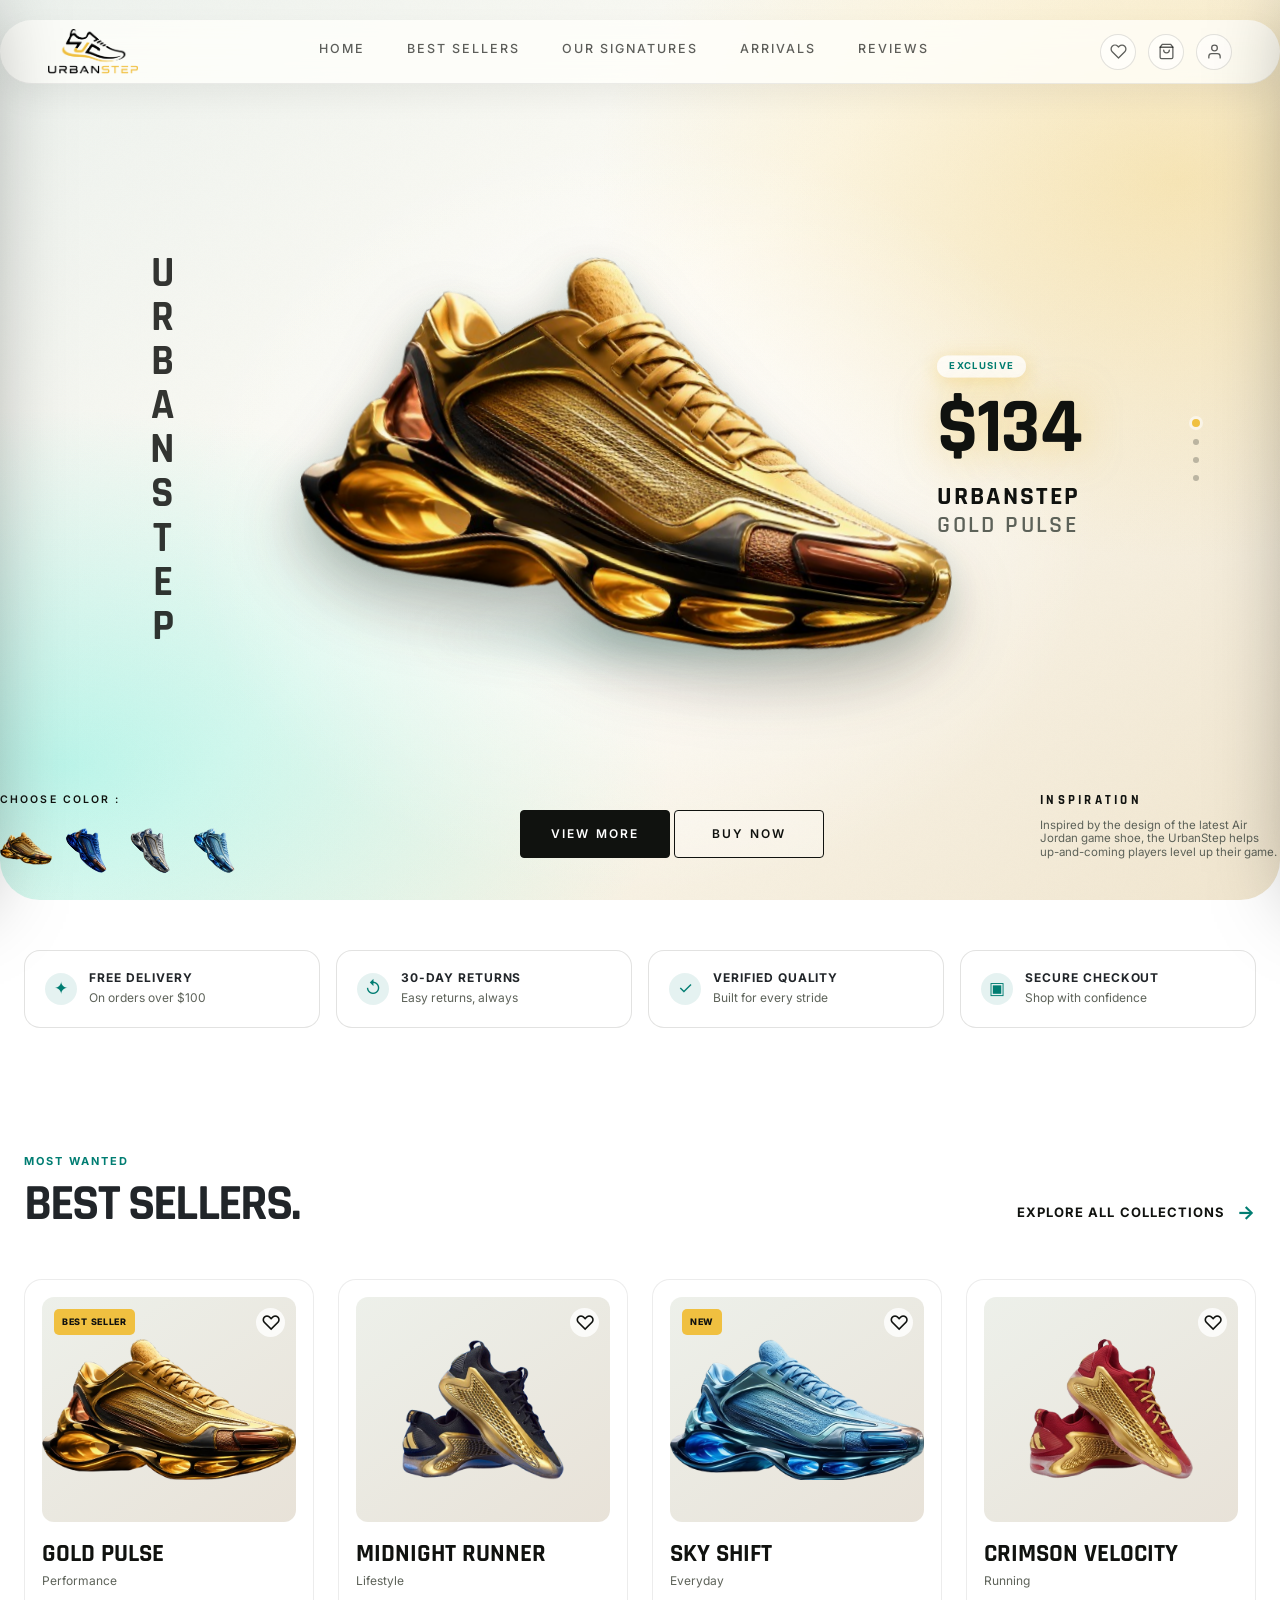
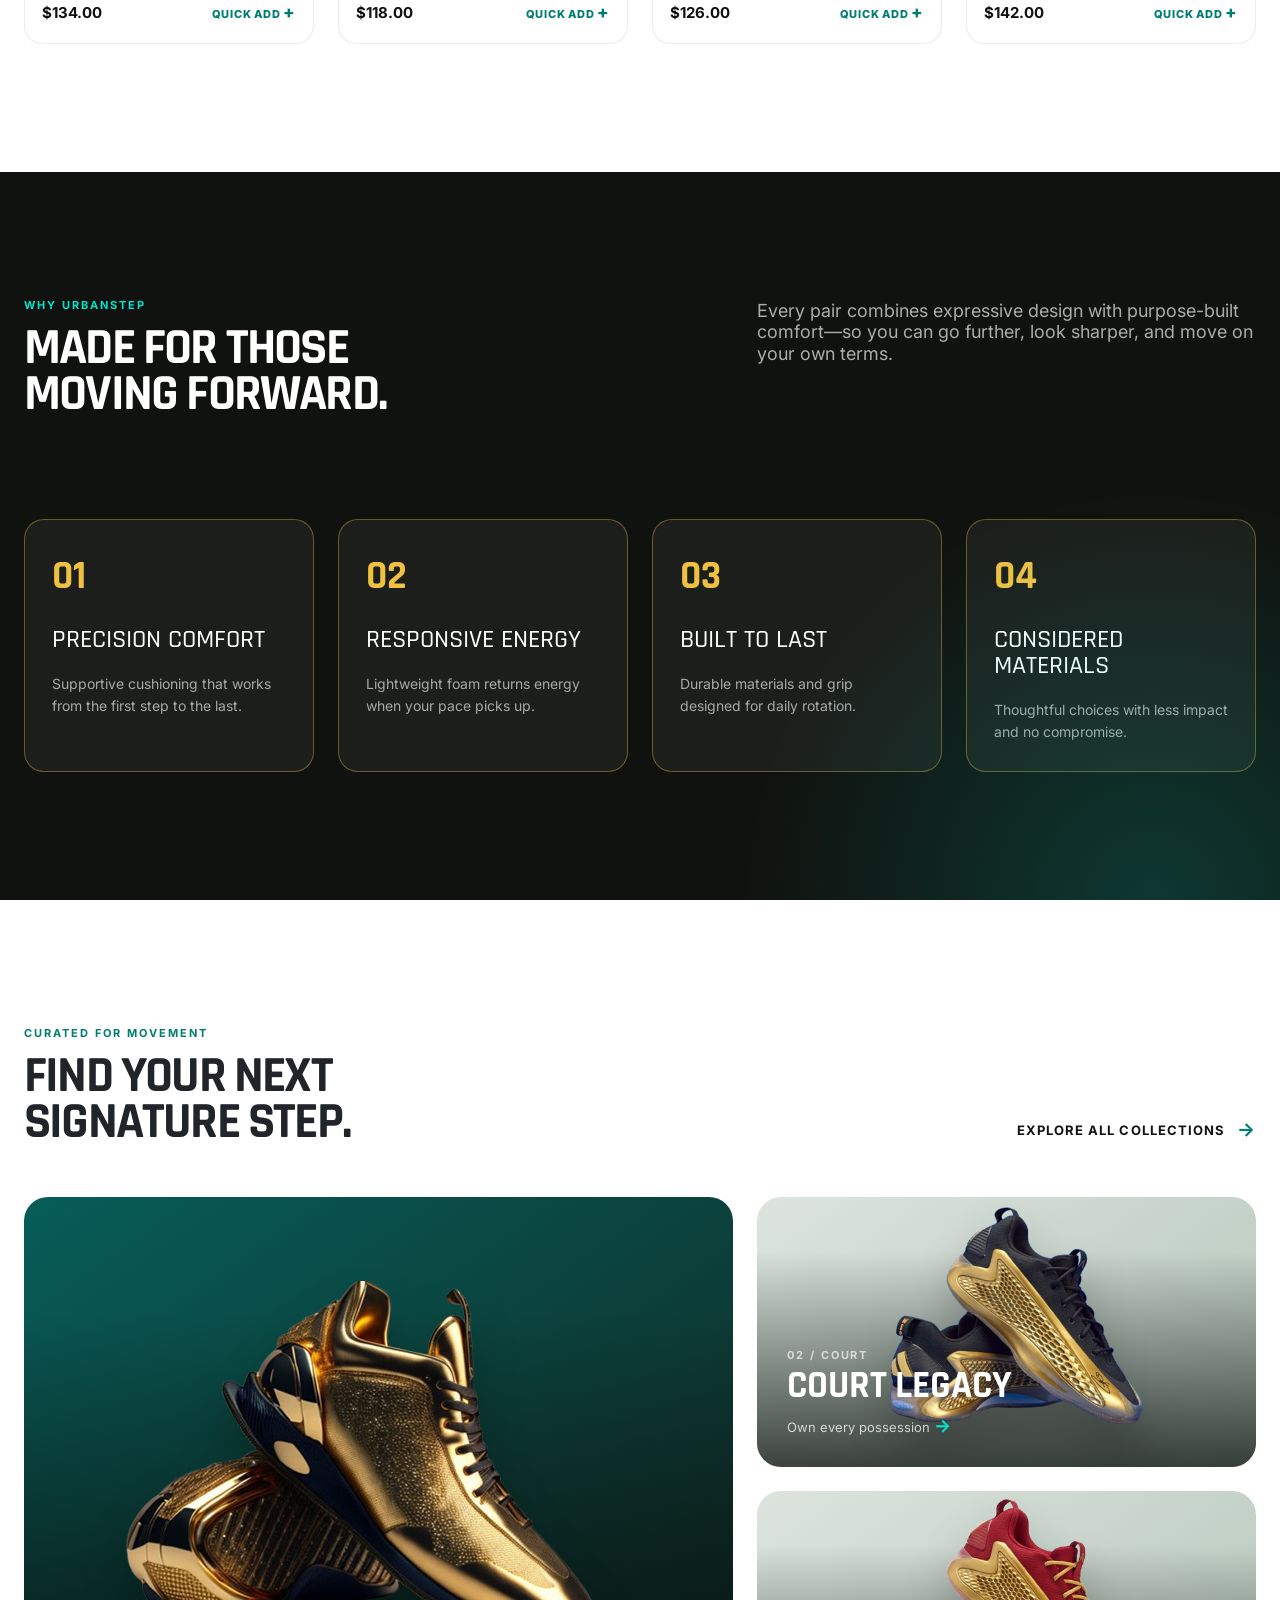
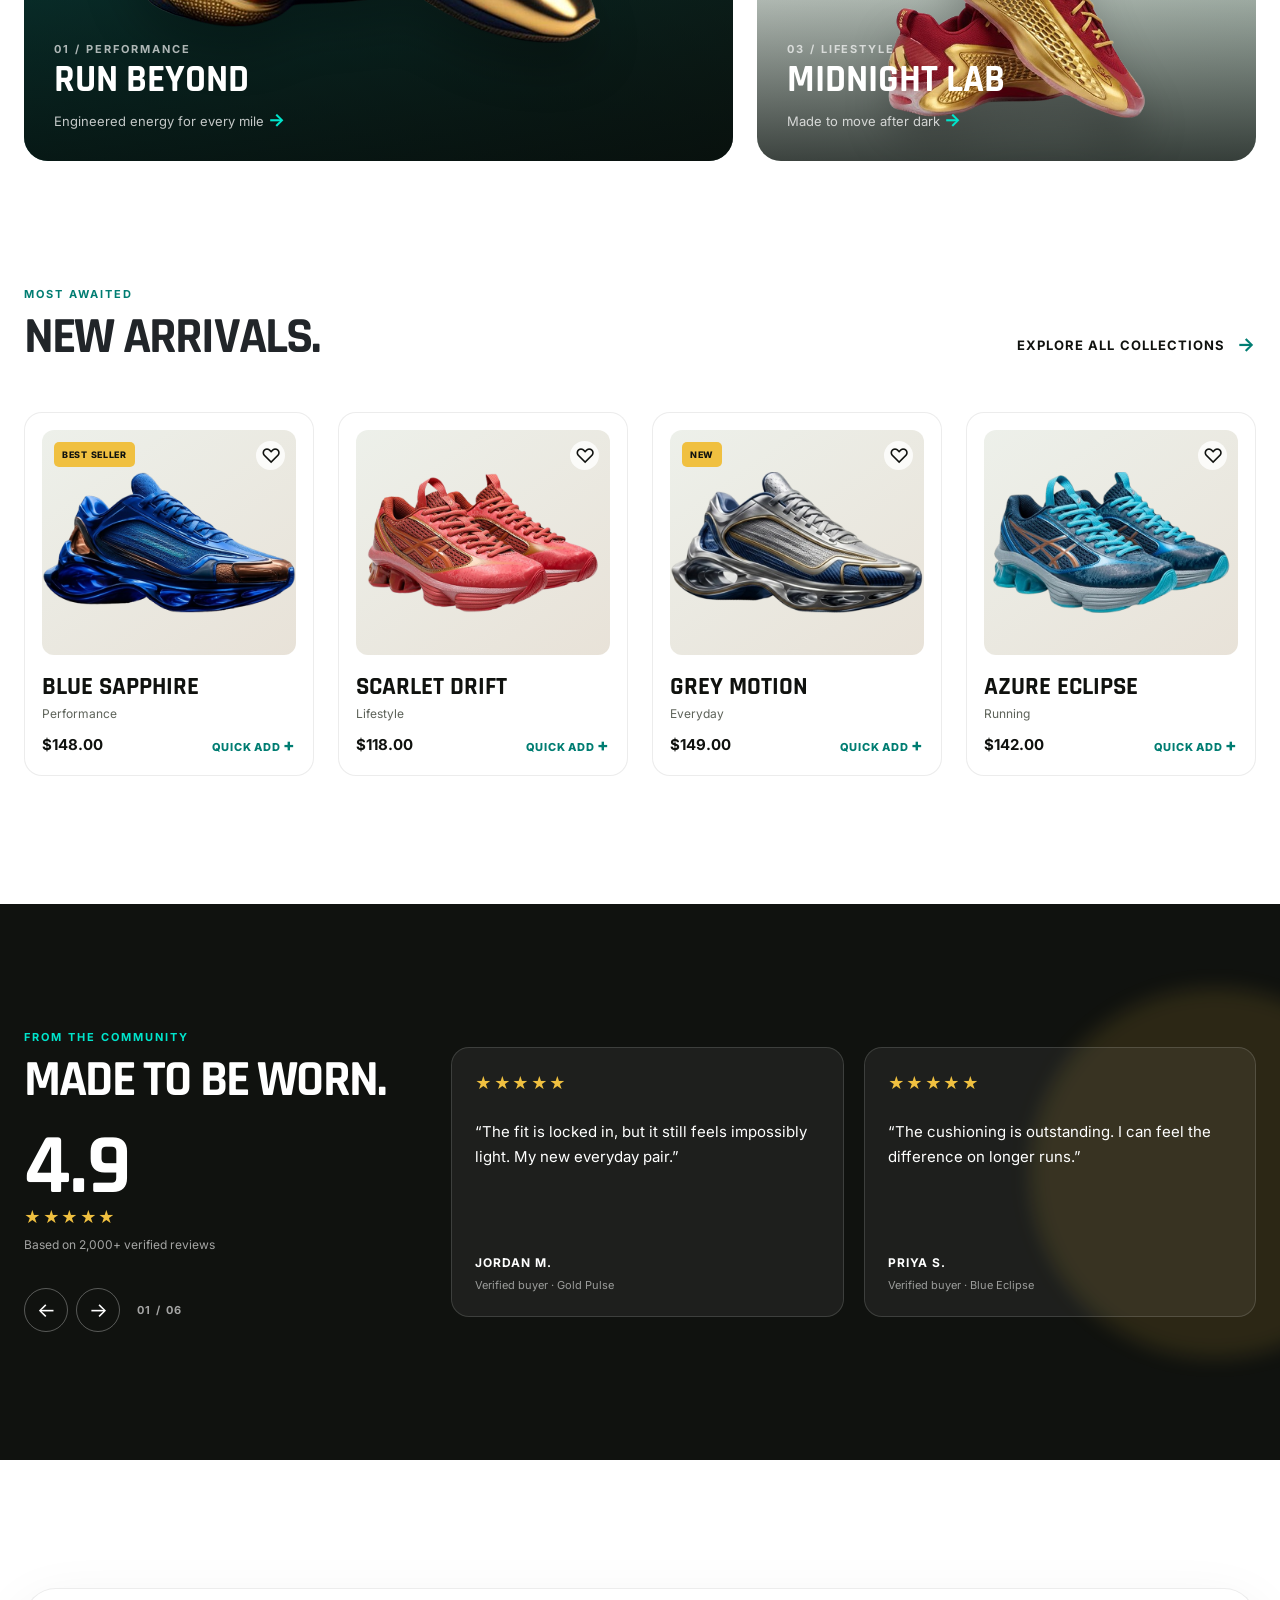
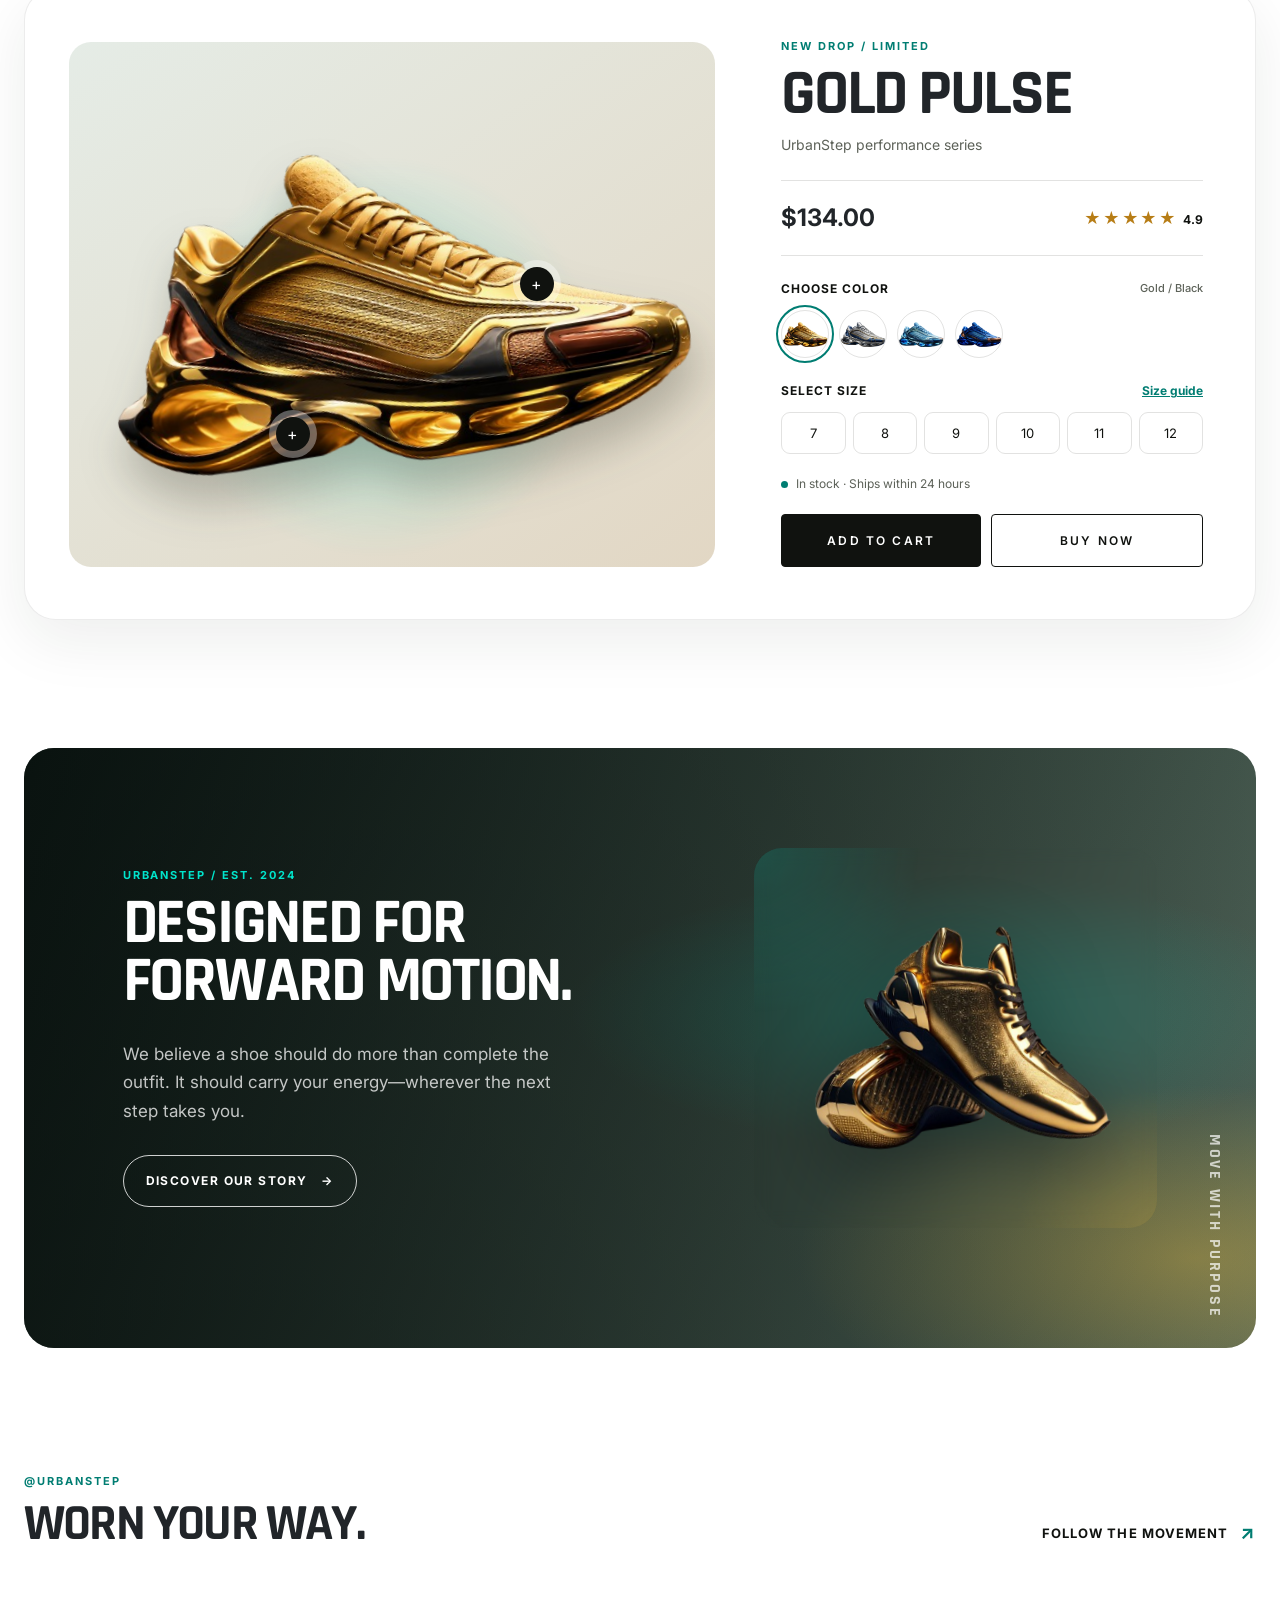
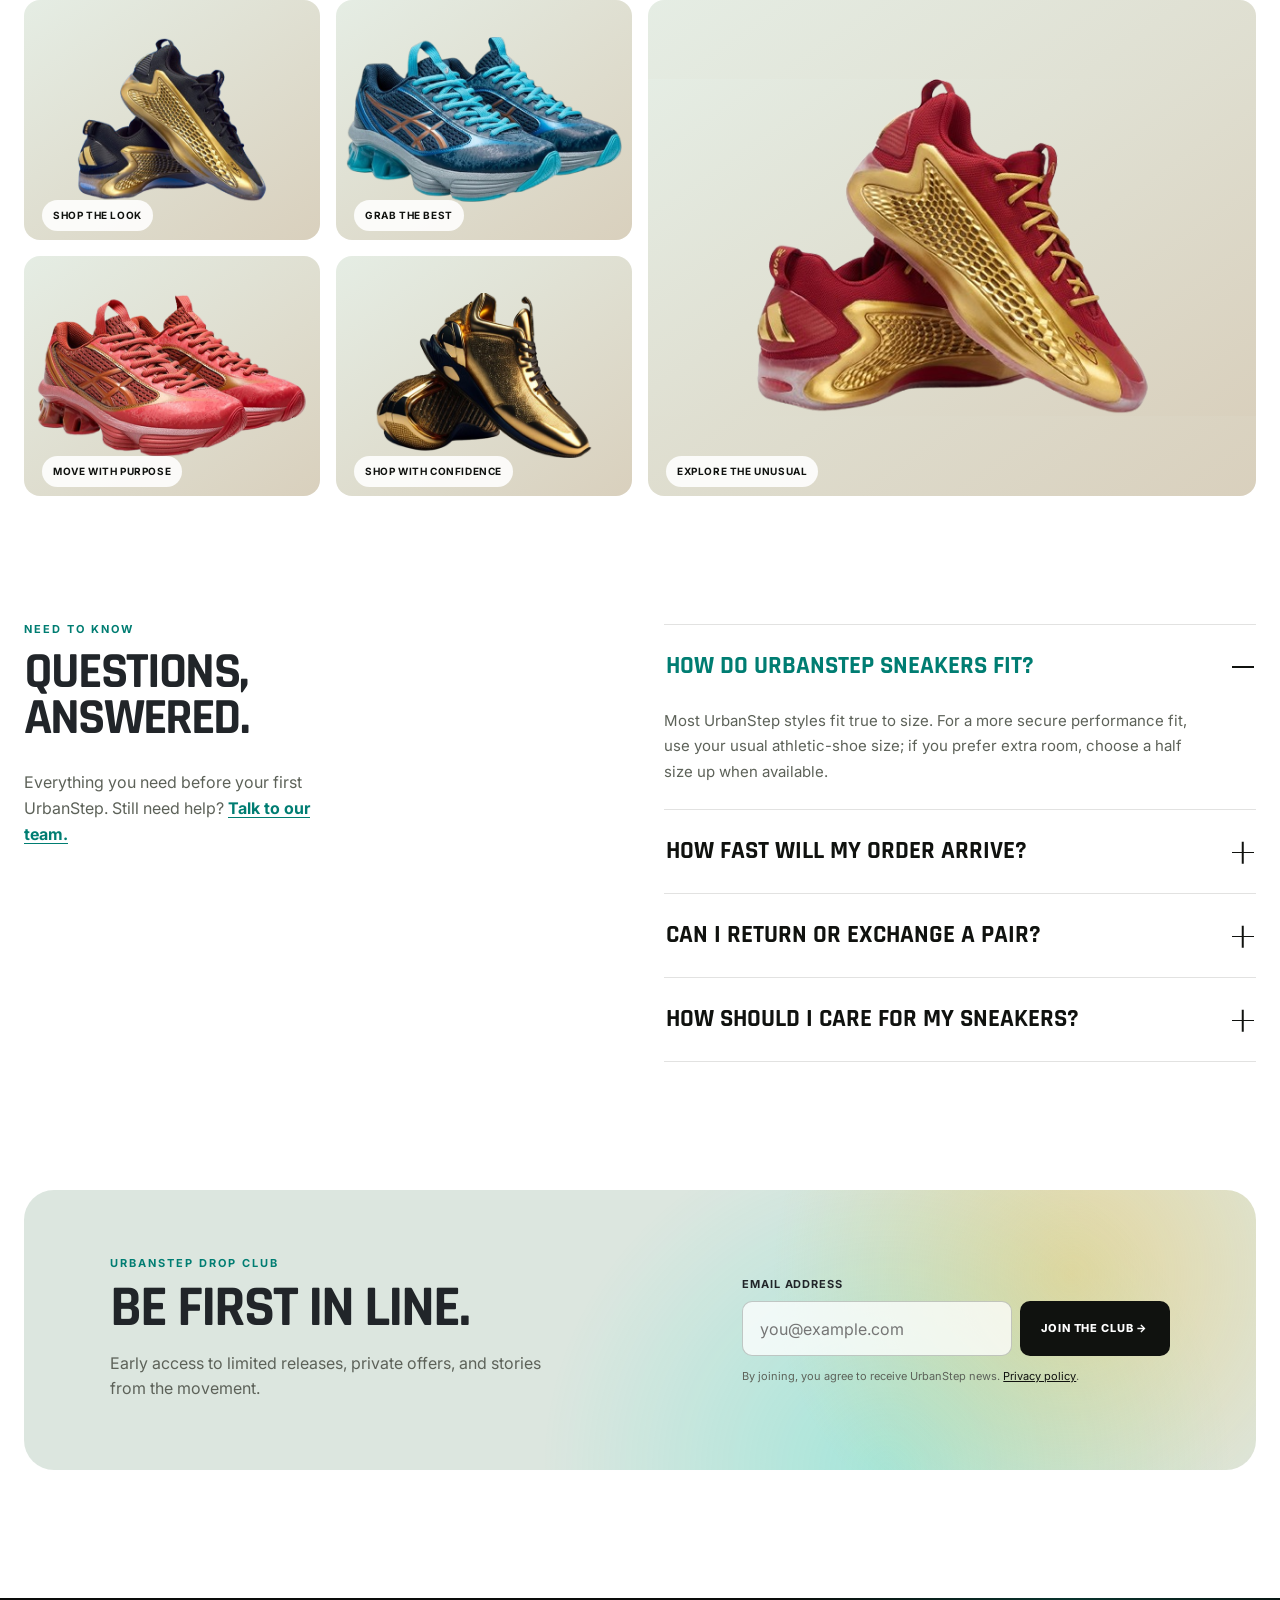
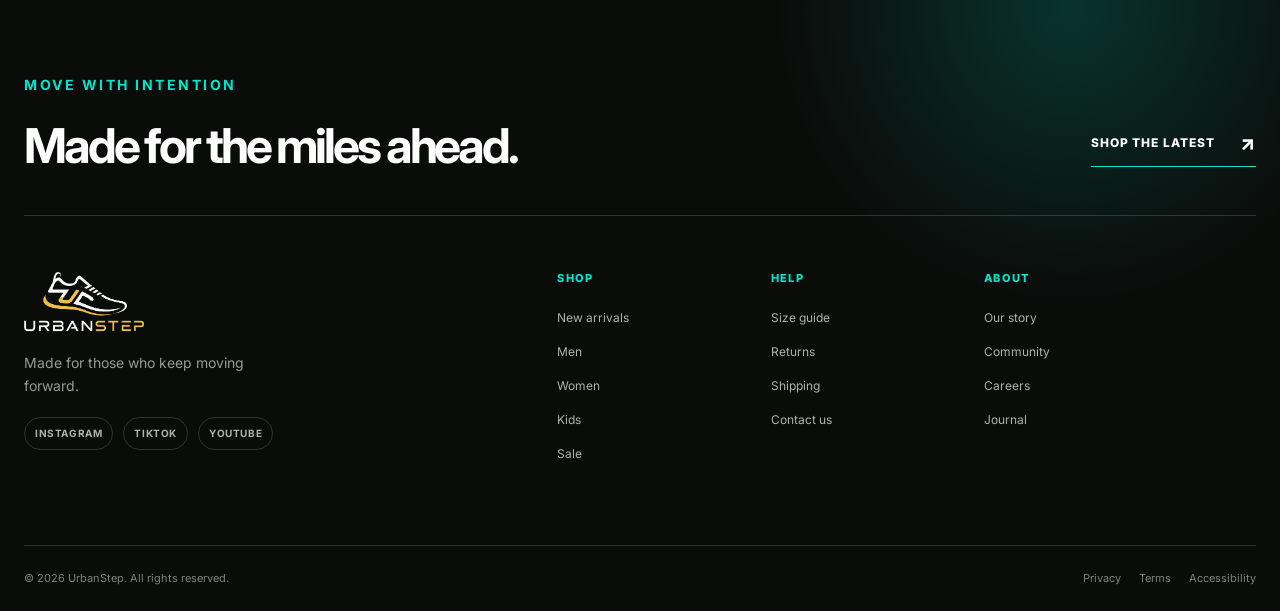
==== index.html @ bc02c9e0 "Initial Commit" ====
<!DOCTYPE html>
<html lang="en">

<head>
  <meta charset="UTF-8" />
  <meta name="viewport" content="width=device-width, initial-scale=1.0" />
  <meta name="description"
    content="UrbanStep — Exclusive premium sneaker. Shop the latest Air Jordan game shoe designed to help up-and-coming players level up their game." />
  <title>UrbanStep</title>
  <link rel="icon" type="image/x-icon" href="images/favicon.png">
  <!-- Bootstrap 5 -->
  <link rel="stylesheet" href="https://cdn.jsdelivr.net/npm/bootstrap@5.3.3/dist/css/bootstrap.min.css" />


  <!-- Main Stylesheet -->
  <link rel="stylesheet" href="css/main.css?v=1.5" />
</head>

<body>
  <div class="main_wrapper">

    <!-- ================================================
       HEADER
       ================================================ -->
    <header class="main_header">
      <div class="container">
        <div class="site-header" id="site-header">
          <!-- Left: Brand -->
          <div class="header__brand">
            <div class="header__logos">
              <a href="index.html"><img src="images/brand_logo_dark.png" alt="Logo"></a>
            </div>
          </div>

          <!-- Center: Navigation -->
          <nav class="header__nav" id="main-nav" aria-label="Main navigation">
            <a href="#hero" class="active" id="nav-home">Home</a>
            <a href="#best-sellers" id="nav-man">Best Sellers</a>
            <a href="#collections" id="nav-kids">Our Signatures</a>
            <a href="#new-arrivals" id="nav-woman">Arrivals</a>
            <a href="#reviews" id="nav-sale">Reviews</a>
          </nav>

          <!-- Right: Actions -->
          <div class="header__actions">
            <!-- Wishlist -->
            <button class="header__action-btn" id="btn-wishlist" aria-label="Open wishlist" aria-haspopup="dialog"
              aria-controls="wishlist-drawer" aria-expanded="false">
              <svg viewBox="0 0 24 24">
                <path d="M20.84 4.61a5.5 5.5 0 0 0-7.78 0L12 5.67l-1.06-1.06a5.5 5.5 0 0 0-7.78 7.78L12 21.23l8.84-8.84a5.5 5.5 0 0 0 0-7.78Z" />
              </svg>
              <span class="wishlist-badge" aria-label="0 saved items">0</span>
            </button>
            <!-- Cart -->
            <button class="header__action-btn" id="btn-cart" aria-label="Shopping Cart" aria-haspopup="dialog"
              aria-controls="cart-drawer" aria-expanded="false">
              <svg viewBox="0 0 24 24">
                <path d="M6 2 3 6v14a2 2 0 0 0 2 2h14a2 2 0 0 0 2-2V6l-3-4z" />
                <line x1="3" y1="6" x2="21" y2="6" />
                <path d="M16 10a4 4 0 0 1-8 0" />
              </svg>
              <span class="cart-badge" aria-label="0 items in cart">0</span>
            </button>
            <!-- Profile -->
            <button class="header__action-btn" id="btn-profile" aria-label="User profile">
              <svg viewBox="0 0 24 24">
                <path d="M20 21v-2a4 4 0 0 0-4-4H8a4 4 0 0 0-4 4v2" />
                <circle cx="12" cy="7" r="4" />
              </svg>
            </button>
            <!-- Hamburger (mobile) -->
            <div class="header__hamburger" id="hamburger-btn" role="button" aria-label="Open menu" tabindex="0">
              <span></span><span></span><span></span>
            </div>
          </div>
        </div>
      </div>
    </header>


    <!-- ================================================
       HERO SECTION
       ================================================ -->
    <section class="hero" id="hero" aria-label="UrbanStep">

      <!-- Step 1: Background Layers -->
      <div class="hero__background" aria-hidden="true"></div>

      <!-- Step 2: Left Vertical Brand -->
      <div class="hero__left-brand" aria-label="UrbanStep brand">
        <span>U</span>
        <span>R</span>
        <span>B</span>
        <span>A</span>
        <span>N</span>
        <span>S</span>
        <span>T</span>
        <span>E</span>
        <span>P</span>
      </div>

      <!-- Step 3: Main Product Image -->
      <div class="hero__product-wrap" id="shoe-wrap">
        <img id="shoe-main-img" class="hero__shoe-image" src="images/gold_shoe.png" alt="UrbanStep" />
        <div class="hero__shoe-reflection" aria-hidden="true"></div>
      </div>

      <!-- Step 4: Product Info Panel (Top Right) -->
      <div class="hero__product-info" id="product-info">
        <span class="product__badge" id="exclusive-badge">Exclusive</span>
        <div class="product__price-row flex-row flex-md-column">
          <span class="product__price" id="product-price">$134</span>
          <div class="product__name-block text-start">
            <span class="product__brand">UrbanStep</span>
            <span class="product__model">Gold Pulse</span>
          </div>
        </div>
      </div>

      <!-- Step 5: Bottom Bar (Color Picker + CTAs + Inspiration) -->
      <div class="hero__bottom-bar" id="hero-bottom-bar">

        <!-- Color Picker -->
        <div class="color-picker" id="color-picker" role="group" aria-label="Choose shoe color">
          <span class="color-picker__label">Choose Color :</span>
          <div class="color-picker__swatches">
            <button class="color-swatch active" id="swatch-gold" data-slide="0" data-shoe="images/gold_shoe.png"
              aria-label="Gold / Black colorway (current)" title="Gold Black">
              <img src="images/gold_shoe.png" alt="Gold colorway" />
            </button>
            <button class="color-swatch" id="swatch-blue" data-slide="1" data-shoe="images/blue_shoe.png"
              aria-label="Blue Sapphire" title="Blue Sapphire">
              <img src="images/blue_shoe.png" alt="Blue Sapphire" />
            </button>
            <button class="color-swatch" id="swatch-purple" data-slide="2" data-shoe="images/purple_shoe.png"
              aria-label="Purple colorway" title="Purple Black">
              <img src="images/purple_shoe.png" alt="Purple colorway" />
            </button>
            <button class="color-swatch" id="swatch-sky" data-slide="3" data-shoe="images/sky_shoe.png"
              aria-label="Sky Shift" title="Sky White">
              <img src="images/sky_shoe.png" alt="Sky Shift" />
            </button>
          </div>
        </div>

        <!-- CTA Buttons -->
        <div class="cta-buttons" id="cta-buttons">
          <button class="btn-add-cart" id="btn-add-to-cart" aria-label="Add UrbanStep">
            View More
          </button>
          <button class="btn-buy-now mt-2 mt-md-0" id="btn-buy-now" aria-label="Buy Now">
            Buy Now
          </button>
        </div>

        <!-- Inspiration Text -->
        <div class="inspiration text-center text-md-start" id="inspiration-block">
          <span class="inspiration__label">Inspiration</span>
          <p class="inspiration__text">
            Inspired by the design of the latest Air Jordan game shoe,
            the UrbanStep helps up-and-coming players
            level up their game.
          </p>
        </div>

      </div><!-- /.hero__bottom-bar -->

      <!-- Step 6: Right Navigation Dots -->
      <div class="hero__nav-dots" id="hero-nav-dots" role="tablist" aria-label="Hero slides">
        <button class="nav-dot active" id="dot-1" data-slide="0" role="tab" aria-label="Slide 1"
          aria-selected="true"></button>
        <button class="nav-dot" id="dot-2" data-slide="1" role="tab" aria-label="Slide 2"
          aria-selected="false"></button>
        <button class="nav-dot" id="dot-3" data-slide="2" role="tab" aria-label="Slide 3"
          aria-selected="false"></button>
        <button class="nav-dot" id="dot-4" data-slide="3" role="tab" aria-label="Slide 4"
          aria-selected="false"></button>
      </div>

    </section>

    <main>
      <!-- ================================================
         TRUST STRIP
         ================================================ -->
      <section class="trust-strip" aria-label="UrbanStep shopping benefits">
        <div class="container">
          <div class="row g-3">
            <div class="col-6 col-lg-3">
              <article class="trust-card"><span class="trust-card__icon" aria-hidden="true">✦</span>
                <div>
                  <h2>Free delivery</h2>
                  <p>On orders over $100</p>
                </div>
              </article>
            </div>
            <div class="col-6 col-lg-3">
              <article class="trust-card"><span class="trust-card__icon" aria-hidden="true">↺</span>
                <div>
                  <h2>30-day returns</h2>
                  <p>Easy returns, always</p>
                </div>
              </article>
            </div>
            <div class="col-6 col-lg-3">
              <article class="trust-card"><span class="trust-card__icon" aria-hidden="true">✓</span>
                <div>
                  <h2>Verified quality</h2>
                  <p>Built for every stride</p>
                </div>
              </article>
            </div>
            <div class="col-6 col-lg-3">
              <article class="trust-card"><span class="trust-card__icon" aria-hidden="true">▣</span>
                <div>
                  <h2>Secure checkout</h2>
                  <p>Shop with confidence</p>
                </div>
              </article>
            </div>
          </div>
        </div>
      </section>
      <!-- ================================================
         BEST SELLERS
         ================================================ -->
      <section class="best-sellers section" id="best-sellers" aria-labelledby="best-sellers-title">
        <div class="container">
          <div class="row align-items-end section-heading">
            <div class="col-lg-6">
              <p class="eyebrow">Most wanted</p>
              <h2 id="best-sellers-title">Best sellers.</h2>
            </div>
            <div class="col-lg-6 d-none">
              <div class="product-filters" aria-label="Filter best sellers"><button class="is-active"
                  type="button">All</button><button type="button">Running</button><button
                  type="button">Lifestyle</button><button type="button">Court</button></div>
            </div>
            <div class="col-lg-6 text-lg-end">
              <a class="text-link" href="#best-sellers">Explore all collections <span aria-hidden="true">→</span></a>
            </div>
          </div>
          <div class="row g-4 product-slider" role="region" aria-label="Best sellers product slider">
            <div class="col-md-6 col-lg-3 product-card-wrap" data-category="running">
              <article class="product-card"><button class="product-card__wish" type="button"
                  aria-label="Add Gold Pulse to wishlist" aria-pressed="false">♡</button><a
                  href="product-details.html?id=gold-pulse"><span class="product-card__badge">Best seller</span><img
                    src="images/gold_shoe.png" alt="Gold Pulse sneaker">
                  <h3>Gold Pulse</h3>
                  <p>Performance</p>
                  <div class="d-flex justify-content-between align-items-center">
                    <strong>$134.00</strong>
                    <button class="product-card__quick-add" type="button">Quick add <span
                        aria-hidden="true">+</span></button>
                  </div>
                </a></article>
            </div>
            <div class="col-md-6 col-lg-3 product-card-wrap" data-category="lifestyle">
              <article class="product-card"><button class="product-card__wish" type="button"
                  aria-label="Add Midnight Runner to wishlist" aria-pressed="false">♡</button><a
                  href="product-details.html?id=midnight-runner"><img src="images/navy_shoe.png" alt="Midnight Runner sneaker">
                  <h3>Midnight Runner</h3>
                  <p>Lifestyle</p>
                  <div class="d-flex justify-content-between align-items-center">
                    <strong>$118.00</strong>
                    <button class="product-card__quick-add" type="button">Quick add <span
                        aria-hidden="true">+</span></button>
                  </div>
                </a></article>
            </div>
            <div class="col-md-6 col-lg-3 product-card-wrap" data-category="court">
              <article class="product-card"><button class="product-card__wish" type="button"
                  aria-label="Add Sky Shift to wishlist" aria-pressed="false">♡</button><a
                  href="product-details.html?id=sky-shift"><span class="product-card__badge">New</span><img src="images/sky_shoe.png"
                    alt="Sky Shift sneaker">
                  <h3>Sky Shift</h3>
                  <p>Everyday</p>
                  <div class="d-flex justify-content-between align-items-center">
                    <strong>$126.00</strong>
                    <button class="product-card__quick-add" type="button">Quick add <span
                        aria-hidden="true">+</span></button>
                  </div>
                </a></article>
            </div>
            <div class="col-md-6 col-lg-3 product-card-wrap" data-category="running">
              <article class="product-card"><button class="product-card__wish" type="button"
                  aria-label="Add Crimson Velocity to wishlist" aria-pressed="false">♡</button><a
                  href="product-details.html?id=crimson-velocity"><img src="images/red_shoe2.png" alt="Crimson Velocity sneaker">
                  <h3>Crimson Velocity</h3>
                  <p>Running</p>
                  <div class="d-flex justify-content-between align-items-center">
                    <strong>$142.00</strong>
                    <button class="product-card__quick-add" type="button">Quick add <span
                        aria-hidden="true">+</span></button>
                  </div>
                </a></article>
            </div>
          </div>
          <div class="section-footer d-none"><a class="btn-outline" href="#categories">View all sneakers <span
                aria-hidden="true">→</span></a></div>
        </div>
      </section>


      <!-- ================================================
         BRAND BENEFITS
         ================================================ -->
      <section class="brand-benefits section" id="benefits" aria-labelledby="benefits-title">
        <div class="container">
          <div class="row">
            <div class="col-lg-5">
              <p class="eyebrow">Why UrbanStep</p>
              <h2 id="benefits-title">Made for those<br>moving forward.</h2>
            </div>
            <div class="col-lg-5 offset-lg-2">
              <p class="section-lead">Every pair combines expressive design with purpose-built comfort—so you can go
                further, look sharper, and move on your own terms.</p>
            </div>
          </div>
          <div class="row g-4 benefits-grid">
            <div class="col-sm-6 col-xl-3">
              <article class="benefit-card"><span>01</span>
                <h3>Precision comfort</h3>
                <p>Supportive cushioning that works from the first step to the last.</p>
              </article>
            </div>
            <div class="col-sm-6 col-xl-3">
              <article class="benefit-card"><span>02</span>
                <h3>Responsive energy</h3>
                <p>Lightweight foam returns energy when your pace picks up.</p>
              </article>
            </div>
            <div class="col-sm-6 col-xl-3">
              <article class="benefit-card"><span>03</span>
                <h3>Built to last</h3>
                <p>Durable materials and grip designed for daily rotation.</p>
              </article>
            </div>
            <div class="col-sm-6 col-xl-3">
              <article class="benefit-card"><span>04</span>
                <h3>Considered materials</h3>
                <p>Thoughtful choices with less impact and no compromise.</p>
              </article>
            </div>
          </div>
        </div>
      </section>

      <!-- ================================================
         FEATURED COLLECTIONS
         ================================================ -->
      <section class="featured-collections section" id="collections" aria-labelledby="collections-title">
        <div class="container">
          <div class="row align-items-end section-heading">
            <div class="col-lg-7">
              <p class="eyebrow">Curated for movement</p>
              <h2 id="collections-title">Find your next<br>signature step.</h2>
            </div>
            <div class="col-lg-5 text-lg-end"><a class="text-link" href="#best-sellers">Explore all collections <span
                  aria-hidden="true">→</span></a></div>
          </div>
          <div class="row g-4 featured-collections__grid">
            <div class="col-lg-7"><a class="collection-card collection-card--featured" href="product-details.html?id=luxe-gold"><img
                  src="images/gold_shoe2.png" alt="Gold UrbanStep performance sneaker"><span
                  class="collection-card__content"><span class="eyebrow">01 / Performance</span><strong>Run
                    Beyond</strong><span>Engineered energy for every mile <b aria-hidden="true">→</b></span></span></a>
            </div>
            <div class="col-lg-5">
              <div class="row g-4 h-100">
                <div class="col-12"><a class="collection-card" href="product-details.html?id=midnight-runner"><img src="images/navy_shoe.png"
                      alt="Purple UrbanStep court sneaker"><span class="collection-card__content"><span
                        class="eyebrow">02 / Court</span><strong>Court Legacy</strong><span>Own every possession <b
                          aria-hidden="true">→</b></span></span></a></div>
                <div class="col-12"><a class="collection-card" href="product-details.html?id=crimson-velocity"><img src="images/red_shoe2.png"
                      alt="Sky blue UrbanStep lifestyle sneaker"><span class="collection-card__content"><span
                        class="eyebrow">03 / Lifestyle</span><strong>Midnight Lab</strong><span>Made to move after dark
                        <b aria-hidden="true">→</b></span></span></a></div>
              </div>
            </div>
          </div>
        </div>
      </section>
      <!-- ================================================
         BEST SELLERS
         ================================================ -->
      <section class="best-sellers section pt-0" id="new-arrivals" aria-labelledby="best-sellers-title">
        <div class="container">
          <div class="row align-items-end section-heading">
            <div class="col-lg-6">
              <p class="eyebrow">Most Awaited</p>
              <h2 id="best-sellers-title">New Arrivals.</h2>
            </div>
            <div class="col-lg-6 d-none">
              <div class="product-filters" aria-label="Filter best sellers"><button class="is-active"
                  type="button">All</button><button type="button">Running</button><button
                  type="button">Lifestyle</button><button type="button">Court</button></div>
            </div>
            <div class="col-lg-6 text-lg-end">
              <a class="text-link" href="#best-sellers">Explore all collections <span aria-hidden="true">→</span></a>
            </div>
          </div>
          <div class="row g-4 product-slider" role="region" aria-label="New arrivals product slider">
            <div class="col-md-6 col-lg-3 product-card-wrap" data-category="running">
              <article class="product-card"><button class="product-card__wish" type="button"
                  aria-label="Add Blue Sapphire to wishlist" aria-pressed="false">♡</button><a
                  href="product-details.html?id=blue-sapphire"><span class="product-card__badge">Best seller</span><img
                    src="images/blue_shoe.png" alt="Blue Sapphire sneaker">
                  <h3>Blue Sapphire</h3>
                  <p>Performance</p>
                  <div class="d-flex justify-content-between align-items-center">
                    <strong>$148.00</strong>
                    <button class="product-card__quick-add" type="button">Quick add <span
                        aria-hidden="true">+</span></button>
                  </div>
                </a></article>
            </div>
            <div class="col-md-6 col-lg-3 product-card-wrap" data-category="lifestyle">
              <article class="product-card"><button class="product-card__wish" type="button"
                  aria-label="Add Scarlet Drift to wishlist" aria-pressed="false">♡</button><a
                  href="product-details.html?id=scarlet-drift"><img src="images/red_shoe.png" alt="Scarlet Drift sneaker">
                  <h3>Scarlet Drift</h3>
                  <p>Lifestyle</p>
                  <div class="d-flex justify-content-between align-items-center">
                    <strong>$118.00</strong>
                    <button class="product-card__quick-add" type="button">Quick add <span
                        aria-hidden="true">+</span></button>
                  </div>
                </a></article>
            </div>
            <div class="col-md-6 col-lg-3 product-card-wrap" data-category="court">
              <article class="product-card"><button class="product-card__wish" type="button"
                  aria-label="Add Grey Motion to wishlist" aria-pressed="false">♡</button><a
                  href="product-details.html?id=grey-motion"><span class="product-card__badge">New</span><img src="images/purple_shoe.png"
                    alt="Grey Motion sneaker">
                  <h3>Grey Motion</h3>
                  <p>Everyday</p>
                  <div class="d-flex justify-content-between align-items-center">
                    <strong>$149.00</strong>
                    <button class="product-card__quick-add" type="button">Quick add <span
                        aria-hidden="true">+</span></button>
                  </div>
                </a></article>
            </div>
            <div class="col-md-6 col-lg-3 product-card-wrap" data-category="running">
              <article class="product-card"><button class="product-card__wish" type="button"
                  aria-label="Add Azure Eclipse to wishlist" aria-pressed="false">♡</button><a
                  href="product-details.html?id=azure-eclipse"><img src="images/blue_shoe2.png" alt="Azure Eclipse sneaker">
                  <h3>Azure Eclipse</h3>
                  <p>Running</p>
                  <div class="d-flex justify-content-between align-items-center">
                    <strong>$142.00</strong>
                    <button class="product-card__quick-add" type="button">Quick add <span
                        aria-hidden="true">+</span></button>
                  </div>
                </a></article>
            </div>
          </div>
          <div class="section-footer d-none"><a class="btn-outline" href="#categories">View all sneakers <span
                aria-hidden="true">→</span></a></div>
        </div>
      </section>
      <!-- ================================================
         REVIEWS
         ================================================ -->
      <section class="reviews section" id="reviews" aria-labelledby="reviews-title">
        <div class="container">
          <div class="row g-5 align-items-center">
            <div class="col-lg-4">
              <p class="eyebrow">From the community</p>
              <h2 id="reviews-title">Made to be worn.</h2>
              <div class="rating-summary"><strong>4.9</strong><span aria-label="4.9 out of 5 stars">★★★★★</span>
                <p>Based on 2,000+ verified reviews</p>
              </div>
              <div class="review-slider__controls"><button class="review-slider__button" type="button"
                  data-review-direction="previous" aria-label="Show previous review">←</button><button
                  class="review-slider__button" type="button" data-review-direction="next"
                  aria-label="Show next review">→</button><span class="review-slider__count" aria-live="polite">01 /
                  03</span></div>
            </div>
            <div class="col-lg-8">
              <div class="review-slider" role="region" aria-label="Customer reviews">
                <div class="review-slider__viewport">
                  <div class="review-slider__track">
                    <article class="review-card"><span aria-label="5 out of 5 stars">★★★★★</span>
                      <blockquote>“The fit is locked in, but it still feels impossibly light. My new everyday pair.”
                      </blockquote>
                      <footer><strong>Jordan M.</strong><small>Verified buyer · Gold Pulse</small></footer>
                    </article>
                    <article class="review-card"><span aria-label="5 out of 5 stars">★★★★★</span>
                      <blockquote>“The cushioning is outstanding. I can feel the difference on longer runs.”
                      </blockquote>
                      <footer><strong>Priya S.</strong><small>Verified buyer · Blue Eclipse</small></footer>
                    </article>
                    <article class="review-card"><span aria-label="5 out of 5 stars">★★★★★</span>
                      <blockquote>“It turns heads without trying too hard. The quality is right there.”</blockquote>
                      <footer><strong>Alex R.</strong><small>Verified buyer · Grey Motion</small></footer>
                    </article>
                    <article class="review-card"><span aria-label="5 out of 5 stars">★★★★★</span>
                      <blockquote>“The fit is locked in, but it still feels impossibly light. My new everyday pair.”
                      </blockquote>
                      <footer><strong>Jordan M.</strong><small>Verified buyer · Gold Pulse</small></footer>
                    </article>
                    <article class="review-card"><span aria-label="5 out of 5 stars">★★★★★</span>
                      <blockquote>“The cushioning is outstanding. I can feel the difference on longer runs.”
                      </blockquote>
                      <footer><strong>Priya S.</strong><small>Verified buyer · Blue Eclipse</small></footer>
                    </article>
                    <article class="review-card"><span aria-label="5 out of 5 stars">★★★★★</span>
                      <blockquote>“It turns heads without trying too hard. The quality is right there.”</blockquote>
                      <footer><strong>Alex R.</strong><small>Verified buyer · Grey Motion</small></footer>
                    </article>
                  </div>
                </div>
                <div class="review-slider__dots" role="tablist" aria-label="Choose review"><button class="is-active"
                    type="button" role="tab" aria-selected="true" aria-label="Show review 1"></button><button
                    type="button" role="tab" aria-selected="false" aria-label="Show review 2"></button><button
                    type="button" role="tab" aria-selected="false" aria-label="Show review 3"></button></div>
              </div>
            </div>
          </div>
        </div>
      </section>
      <!-- ================================================
         INTERACTIVE PRODUCT FEATURE
         ================================================ -->
      <section class="product-feature section" id="featured-product" aria-labelledby="featured-product-title">
        <div class="container">
          <div class="product-feature__panel">
            <div class="row align-items-center g-5">
              <div class="col-lg-7">
                <div class="product-feature__media"><img src="images/gold_shoe.png"
                    alt="UrbanStep Gold Pulse sneaker in gold colorway"><button
                    class="product-hotspot product-hotspot--heel" type="button"
                    aria-label="Heel cushioning detail" aria-describedby="heel-feature"><span aria-hidden="true">+</span><span class="product-hotspot__detail"
                      id="heel-feature" role="tooltip">Heel cushioning<br><small>Impact-absorbing foam</small></span></button><button
                    class="product-hotspot product-hotspot--sole" type="button"
                    aria-label="Outsole grip detail" aria-describedby="sole-feature"><span aria-hidden="true">+</span><span class="product-hotspot__detail"
                      id="sole-feature" role="tooltip">Outsole grip<br><small>Durable rubber traction</small></span></button></div>
              </div>
              <div class="col-lg-5">
                <div class="product-feature__details">
                  <p class="eyebrow">New drop / Limited</p>
                  <h2 id="featured-product-title"><a href="product-details.html?id=gold-pulse" style="text-decoration: none; color: inherit;">Gold Pulse</a></h2>
                  <p class="product-feature__meta">UrbanStep performance series</p>
                  <div class="product-feature__price-row"><strong>$134.00</strong><span
                      aria-label="Rated 4.9 out of 5 stars">★★★★★ <b>4.9</b></span></div>
                  <fieldset class="product-options">
                    <legend>Choose color <span>Gold / Black</span></legend>
                    <div class="swatch-group"><button class="product-swatch is-selected" type="button" data-product-index="0"
                        aria-label="Gold and black, selected"><img src="images/gold_shoe.png" alt=""></button><button
                        class="product-swatch" type="button" data-product-index="6" aria-label="Purple and black"><img
                          src="images/purple_shoe.png" alt=""></button><button class="product-swatch" type="button"
                        data-product-index="2" aria-label="Sky blue and white"><img src="images/sky_shoe.png" alt=""></button><button
                        class="product-swatch" type="button" data-product-index="4" aria-label="Blue Sapphire"><img
                          src="images/blue_shoe.png" alt=""></button></div>
                  </fieldset>
                  <fieldset class="product-options">
                    <legend>Select size <a href="#size-guide">Size guide</a></legend>
                    <div class="size-grid"><button type="button">7</button><button type="button">8</button><button
                        type="button">9</button><button type="button">10</button><button
                        type="button">11</button><button type="button">12</button></div>
                  </fieldset>
                  <p class="stock-status"><span aria-hidden="true"></span> In stock · Ships within 24 hours</p>
                  <div class="product-feature__actions"><button class="btn-add-cart" type="button">Add to
                      cart</button><a class="btn-buy-now" href="product-details.html?id=gold-pulse">Buy now</a></div>
                </div>
              </div>
            </div>
          </div>
        </div>
      </section>

      <!-- ================================================
         TRENDING CATEGORIES
         ================================================ -->
      <section class="trending-categories section d-none" id="categories" aria-labelledby="categories-title">
        <div class="container">
          <div class="section-heading text-center">
            <p class="eyebrow">Shop by purpose</p>
            <h2 id="categories-title">Trending now.</h2>
          </div>
          <div class="row g-4 trending-grid">
            <div class="col-lg-7">
              <a class="category-card category-card--featured" href="#best-sellers">
                <img src="images/gold_shoe.png" alt="Running sneaker collection">
                <span>
                  <small>01 / Run</small>
                  <strong>Go the distance</strong>
                  <b>Shop running <i aria-hidden="true">→</i></b>
                </span>
              </a>
            </div>
            <div class="col-lg-5">
              <div class="row g-4">
                <div class="col-12">
                  <a class="category-card category-card--compact category-card--court" href="#best-sellers">
                    <img src="images/purple_shoe.png" alt="Basketball sneaker collection">
                    <span>
                      <small>02 / Court</small>
                      <strong>Own the court</strong>
                      <b>Shop basketball <i aria-hidden="true">→</i></b>
                    </span>
                  </a>
                </div>
                <div class="col-12">
                  <a class="category-card category-card--compact category-card--street" href="#best-sellers">
                    <img src="images/sky_shoe.png" alt="Lifestyle sneaker collection">
                    <span>
                      <small>03 / Street</small>
                      <strong>Made for everywhere</strong>
                      <b>Shop lifestyle <i aria-hidden="true">→</i></b>
                    </span>
                  </a>
                </div>
                <div class="col-12">
                  <a class="category-card category-card--compact category-card--train" href="#best-sellers">
                    <img src="images/gold_shoe.png" alt="Training sneaker collection">
                    <span>
                      <small>04 / Train</small>
                      <strong>Built for more</strong>
                      <b>Shop training <i aria-hidden="true">→</i></b>
                    </span>
                  </a>
                </div>
              </div>
            </div>
          </div>
        </div>
      </section>

      <!-- ================================================
         BRAND STORY
         ================================================ -->
      <section class="brand-story section pt-0" id="story" aria-labelledby="story-title">
        <div class="container">
          <div class="brand-story__panel">
            <div class="row align-items-center g-5">
              <div class="col-lg-7">
                <p class="eyebrow">UrbanStep / Est. 2024</p>
                <h2 id="story-title">Designed for<br>forward motion.</h2>
                <p>We believe a shoe should do more than complete the outfit. It should carry your energy—wherever the
                  next step takes you.</p><a class="btn-outline" href="#newsletter">Discover our story <span
                    aria-hidden="true">→</span></a>
              </div>
              <div class="col-lg-5 d-none d-md-block">
                <div class="brand-story__media">
                  <img src="images/gold_shoe2.png" alt="UrbanStep sneaker designed for forward motion">
                </div>
              </div>
            </div><span class="brand-story__vertical" aria-hidden="true">MOVE WITH PURPOSE</span>
          </div>
        </div>
      </section>

      <!-- ================================================
         COMMUNITY GALLERY
         ================================================ -->
      <section class="community-gallery section" id="community" aria-labelledby="community-title">
        <div class="container">
          <div class="row align-items-end section-heading">
            <div class="col-lg-7">
              <p class="eyebrow">@UrbanStep</p>
              <h2 id="community-title">Worn your way.</h2>
            </div>
            <div class="col-lg-5 text-lg-end"><a class="text-link" href="#community">Follow the movement <span
                  aria-hidden="true">↗</span></a></div>
          </div>
          <div class="row g-3">
            <div class="col-md-6">
              <div class="row g-3">
                <div class="col-md-6"><a class="social-tile" href="product-details.html?id=midnight-runner"><img src="images/navy_shoe.png"
                      alt="UrbanStep Gold Pulse sneaker community post"><span>Shop the Look</span></a></div>
                <div class="col-md-6"><a class="social-tile" href="product-details.html?id=azure-eclipse"><img src="images/blue_shoe2.png"
                      alt="UrbanStep purple sneaker community post"><span>Grab the Best</span></a></div>
                <div class="col-md-6"><a class="social-tile" href="product-details.html?id=scarlet-drift"><img src="images/red_shoe.png"
                      alt="UrbanStep sky blue sneaker community post"><span>Move with Purpose</span></a></div>
                <div class="col-md-6"><a class="social-tile" href="product-details.html?id=luxe-gold"><img src="images/gold_shoe2.png"
                      alt="UrbanStep sneaker community post"><span>Shop with Confidence</span></a></div>
              </div>
            </div>
            <div class="col-12 col-md-6"><a
                class="social-tile social-tile--feature d-flex justify-content-center align-items-center"
                href="product-details.html?id=crimson-velocity"><img src="images/red_shoe2.png"
                  alt="UrbanStep Sky Shift sneaker community feature"><span>Explore the Unusual</span></a></div>
          </div>
        </div>
      </section>

      <!-- ================================================
         FAQ
         ================================================ -->
      <section class="faq section" id="faq" aria-labelledby="faq-title">
        <div class="container">
          <div class="row g-5">
            <div class="col-lg-5">
              <p class="eyebrow">Need to know</p>
              <h2 id="faq-title">Questions,<br>answered.</h2>
              <p class="faq__intro">Everything you need before your first UrbanStep. Still need help? <a
                  href="#contact">Talk to our team.</a></p>
            </div>
            <div class="col-lg-6 offset-lg-1">
              <div class="faq__list">
                <details class="faq-item" open>
                  <summary>How do UrbanStep sneakers fit?<span aria-hidden="true"></span></summary>
                  <div>
                    <p>Most UrbanStep styles fit true to size. For a more secure performance fit, use your usual
                      athletic-shoe size; if you prefer extra room, choose a half size up when available.</p>
                  </div>
                </details>
                <details class="faq-item">
                  <summary>How fast will my order arrive?<span aria-hidden="true"></span></summary>
                  <div>
                    <p>Orders are prepared within 24 hours. Standard delivery typically arrives in 3–5 business days,
                      while express delivery is available at checkout in eligible locations.</p>
                  </div>
                </details>
                <details class="faq-item">
                  <summary>Can I return or exchange a pair?<span aria-hidden="true"></span></summary>
                  <div>
                    <p>Yes. Unworn sneakers in their original packaging can be returned or exchanged within 30 days of
                      delivery. Your return label is available from our support team.</p>
                  </div>
                </details>
                <details class="faq-item">
                  <summary>How should I care for my sneakers?<span aria-hidden="true"></span></summary>
                  <div>
                    <p>Use a soft brush and mild soap with cold water. Air dry away from direct heat, and avoid machine
                      washing to protect the structure and finish of your pair.</p>
                  </div>
                </details>
              </div>
            </div>
          </div>
        </div>
      </section>

      <!-- ================================================
         NEWSLETTER
         ================================================ -->
      <section class="newsletter section" id="newsletter" aria-labelledby="newsletter-title">
        <div class="container">
          <div class="newsletter__panel">
            <div class="row align-items-center g-4">
              <div class="col-lg-6">
                <p class="eyebrow">UrbanStep Drop Club</p>
                <h2 id="newsletter-title">Be first in line.</h2>
                <p>Early access to limited releases, private offers, and stories from the movement.</p>
              </div>
              <div class="col-lg-5 offset-lg-1">
                <form class="newsletter-form"><label for="newsletter-email">Email address</label>
                  <div><input id="newsletter-email" type="email" placeholder="you@example.com" autocomplete="email"
                      required><button type="submit">Join the club <span aria-hidden="true">→</span></button></div>
                  <p>By joining, you agree to receive UrbanStep news. <a href="#privacy">Privacy policy</a>.</p>
                </form>
              </div>
            </div>
          </div>
        </div>
      </section>
    </main>

    <!-- ================================================
       FOOTER
       ================================================ -->
    <footer class="site-footer">
      <div class="container">
        <div class="site-footer__intro">
          <p class="eyebrow">Move with intention</p>
          <h2 class="text-white">Made for the miles ahead.</h2>
          <a class="site-footer__cta" href="#best-sellers">Shop the latest <span aria-hidden="true">↗</span></a>
        </div>
        <div class="row g-5">
          <div class="col-lg-4"><a class="site-footer__brand" href="index.html"><img src="images/brand_logo.png"
                alt="UrbanStep"></a>
            <p>Made for those who keep moving forward.</p>
            <div class="social-links"><a href="#community" aria-label="Follow UrbanStep on Instagram">Instagram</a><a
                href="#community" aria-label="Follow UrbanStep on TikTok">TikTok</a><a href="#community"
                aria-label="Follow UrbanStep on YouTube">YouTube</a></div>
          </div>
          <div class="col-6 col-md-3 col-lg-2 offset-lg-1">
            <h2>Shop</h2>
            <ul>
              <li><a href="#best-sellers">New arrivals</a></li>
              <li><a href="#categories">Men</a></li>
              <li><a href="#categories">Women</a></li>
              <li><a href="#categories">Kids</a></li>
              <li><a href="#best-sellers">Sale</a></li>
            </ul>
          </div>
          <div class="col-6 col-md-3 col-lg-2">
            <h2>Help</h2>
            <ul>
              <li><a href="#size-guide">Size guide</a></li>
              <li><a href="#returns">Returns</a></li>
              <li><a href="#shipping">Shipping</a></li>
              <li><a href="#contact">Contact us</a></li>
            </ul>
          </div>
          <div class="col-6 col-md-3 col-lg-2">
            <h2>About</h2>
            <ul>
              <li><a href="#story">Our story</a></li>
              <li><a href="#community">Community</a></li>
              <li><a href="#careers">Careers</a></li>
              <li><a href="#journal">Journal</a></li>
            </ul>
          </div>
        </div>
        <div class="site-footer__bottom">
          <p>© 2026 UrbanStep. All rights reserved.</p>
          <div><a id="privacy" href="#privacy">Privacy</a><a href="#terms">Terms</a><a
              href="#accessibility">Accessibility</a></div>
        </div>
      </div>
    </footer>

  </div>

  <div class="wishlist-overlay" id="wishlist-overlay" hidden></div>
  <aside class="wishlist-drawer" id="wishlist-drawer" role="dialog" aria-modal="true" aria-labelledby="wishlist-title"
    aria-hidden="true" tabindex="-1">
    <div class="wishlist-drawer__header">
      <div><p class="eyebrow">Saved pairs</p><h2 id="wishlist-title"><strong>Your wishlist</strong></h2></div>
      <button class="wishlist-drawer__close" id="wishlist-close" type="button" aria-label="Close wishlist">×</button>
    </div>
    <div class="wishlist-drawer__body" id="wishlist-items" aria-live="polite"></div>
  </aside>

  <div class="cart-overlay" id="cart-overlay" hidden></div>
  <aside class="cart-drawer" id="cart-drawer" role="dialog" aria-modal="true" aria-labelledby="cart-title"
    aria-hidden="true" tabindex="-1">
    <div class="cart-drawer__header">
      <div><p class="eyebrow">Your bag</p><h2 id="cart-title"><strong>Shopping Cart</strong></h2></div>
      <button class="cart-drawer__close" id="cart-close" type="button" aria-label="Close cart">×</button>
    </div>
    <div class="cart-drawer__body" id="cart-items" aria-live="polite"></div>
  </aside>

  <!-- ================================================
       SCRIPTS
       ================================================ -->
  <!-- Bootstrap JS Bundle -->
  <script src="https://cdn.jsdelivr.net/npm/bootstrap@5.3.3/dist/js/bootstrap.bundle.min.js"></script>
  <!-- GSAP CDN -->
  <script src="https://cdnjs.cloudflare.com/ajax/libs/gsap/3.12.5/gsap.min.js"></script>
  <script src="js/hero-slider.js?v=1.5"></script>
  <!-- App JS -->
  <script src="js/app.js?v=1.5" defer></script>

  <script>
    // ── Inline critical nav interaction ──
    document.querySelectorAll('.header__nav a').forEach(link => {
      link.addEventListener('click', e => {
        const targetId = link.getAttribute('href');
        const target = targetId && targetId.startsWith('#') ? document.querySelector(targetId) : null;

        if (target) {
          e.preventDefault();
          document.querySelectorAll('.header__nav a').forEach(l => l.classList.remove('active'));
          link.classList.add('active');
          target.scrollIntoView({ behavior: 'smooth', block: 'start' });
        }

        const menu = document.getElementById('site-header');
        const hamburger = document.getElementById('hamburger-btn');
        if (menu?.classList.contains('nav-open')) {
          menu.classList.remove('nav-open');
          hamburger?.classList.remove('open');
          hamburger?.setAttribute('aria-expanded', 'false');
        }
      });
    });
  </script>

</body>

</html>
---- css/main.css ----
/* ============================================
   DESIGN TOKENS — Jordan Hero Section
   ============================================ */
@import url('https://fonts.googleapis.com/css2?family=Rajdhani:wght@400;500;600;700&family=Inter:wght@300;400;500;600;700&display=swap');

:root {
   /* ── Core Colors ── */
   --color-bg: #06060f;
   --color-teal: #00e5cc;
   --color-teal-glow: rgba(0, 229, 200, 0.35);
   --color-gold: #f0c040;
   --color-gold-dim: rgba(240, 192, 64, 0.15);
   --color-white: #ffffff;
   --color-white-muted: rgba(255, 255, 255, 0.55);
   --color-white-faint: rgba(255, 255, 255, 0.08);
   --color-warm-amber: rgba(90, 40, 8, 0.85);
   --color-surface: rgba(255, 255, 255, 0.05);

   /* ── Typography ── */
   --font-display: 'Rajdhani', sans-serif;
   --font-body: 'Inter', sans-serif;

   /* ── Layout ── */
   --header-height: 64px;
   --hero-padding-x: 48px;

   /* ── Z-index Stack ── */
   --z-bg: 0;
   --z-glow: 2;
   --z-image: 10;
   --z-info: 20;
   --z-bottom: 15;
   --z-nav-dots: 30;
   --z-left-brand: 25;
   --z-header: 100;

   /* ── Transitions ── */
   --ease-smooth: cubic-bezier(0.4, 0, 0.2, 1);
   --ease-bounce: cubic-bezier(0.34, 1.56, 0.64, 1);
}

/* ============================================
   RESET & BASE STYLES
   ============================================ */

*,
*::before,
*::after {
   margin: 0;
   padding: 0;
   box-sizing: border-box;
}

html {
   font-size: 16px;
   scroll-behavior: smooth;
}

body {
   font-family: var(--font-body);
   /* background-color: var(--color-bg);
   color: var(--color-white); */
   overflow-x: hidden;
   min-height: 100vh;
   -webkit-font-smoothing: antialiased;
   -moz-osx-font-smoothing: grayscale;
}

body.wishlist-open,
body.cart-open {
   overflow: hidden;
}

.container-lg,
.container {
   max-width: 100%;
}

a {
   color: inherit;
   text-decoration: none;
}

img {
   display: block;
   max-width: 100%;
}

button {
   cursor: pointer;
   border: none;
   background: none;
   font-family: inherit;
   color: inherit;
}

ul,
ol {
   list-style: none;
}

/* ============================================
   HEADER COMPONENT
   ============================================ */

.site-header {
   position: fixed;
   top: 20px;
   left: 50%;
   transform: translate(-50%, -24px);
   width: 100%;
   max-width: 1320px;
   border-radius: 50px;
   height: var(--header-height);
   z-index: 99999;
   padding: 0 var(--hero-padding-x);
   display: flex;
   align-items: center;
   justify-content: space-between;
   box-sizing: border-box;
   backdrop-filter: blur(12px);
   -webkit-backdrop-filter: blur(12px);
   background: rgba(6, 6, 15, 0.45);
   border-bottom: 1px solid rgba(255, 255, 255, 0.05);
   opacity: 0;
   animation: headerReveal 0.7s var(--ease-smooth) 0.2s forwards;
}

@keyframes headerReveal {
   to {
      opacity: 1;
      transform: translate(-50%, 0);
   }
}

/* ── Brand ── */
.header__brand {
   display: flex;
   flex-direction: column;
   align-items: flex-start;
   gap: 2px;
   min-width: 100px;
}

.header__logos {
   display: flex;
   align-items: center;
   gap: 10px;
}

.header__brand img {
   max-width: 90px;
}

.header__logo-jumpman {
   width: 28px;
   height: 28px;
   fill: var(--color-white);
}

.header__logo-nike {
   width: 44px;
   fill: var(--color-white);
}

.header__wordmark {
   font-family: var(--font-display);
   font-size: 11px;
   font-weight: 600;
   letter-spacing: 0.45em;
   color: var(--color-white);
   text-transform: uppercase;
   margin-left: 2px;
}

/* ── Navigation ── */
.header__nav {
   display: flex;
   align-items: center;
   gap: 42px;
}

.header__nav a {
   font-family: var(--font-body);
   font-size: 12.5px;
   font-weight: 500;
   letter-spacing: 0.16em;
   text-transform: uppercase;
   color: var(--color-white-muted);
   position: relative;
   padding-bottom: 4px;
   transition: color 0.25s var(--ease-smooth);
}

.header__nav a::after {
   content: '';
   position: absolute;
   bottom: 0;
   left: 0;
   width: 0;
   height: 1.5px;
   background: var(--color-white);
   transition: width 0.3s var(--ease-smooth);
}

.header__nav a.active,
.header__nav a:hover {
   color: var(--color-white);
}

.header__nav a.active::after,
.header__nav a:hover::after {
   width: 100%;
}

/* ── Actions ── */
.header__actions {
   display: flex;
   align-items: center;
   gap: 12px;
   min-width: 100px;
   justify-content: flex-end;
   position: relative;
}

.header__search {
   display: none;
   align-items: center;
   gap: 8px;
   position: absolute;
   right: 0;
   top: calc(100% + 10px);
   padding: 8px;
   border: 1px solid rgba(255, 255, 255, 0.16);
   border-radius: 999px;
   background: rgba(6, 6, 15, 0.92);
   box-shadow: 0 16px 40px rgba(0, 0, 0, 0.25);
}

.header__search.is-open {
   display: flex;
}

.header__search input {
   border: none;
   outline: none;
   background: transparent;
   color: var(--color-white);
   font-size: 12px;
   min-width: 170px;
}

.header__search input::placeholder {
   color: rgba(255, 255, 255, 0.5);
}

.header__search button {
   border: none;
   border-radius: 999px;
   background: var(--color-gold);
   color: #04110f;
   padding: 6px 10px;
   font-size: 11px;
   font-weight: 700;
   text-transform: uppercase;
   letter-spacing: 0.08em;
}

.header__status {
   font-family: var(--font-body);
   font-size: 11px;
   color: var(--color-white-muted);
   white-space: nowrap;
   margin-right: 8px;
}

.header__action-btn {
   display: flex;
   align-items: center;
   justify-content: center;
   width: 36px;
   height: 36px;
   border-radius: 50%;
   background: transparent;
   border: 1px solid rgba(255, 255, 255, 0.1);
   color: rgba(255, 255, 255, 0.75);
   transition: all 0.25s var(--ease-smooth);
   position: relative;
}

.header__action-btn:hover {
   color: var(--color-white);
   background: rgba(255, 255, 255, 0.08);
   border-color: rgba(255, 255, 255, 0.25);
   transform: translateY(-1px);
}

.header__action-btn svg {
   width: 17px;
   height: 17px;
   stroke: currentColor;
   fill: none;
   stroke-width: 1.8;
   stroke-linecap: round;
   stroke-linejoin: round;
}

.cart-badge {
   position: absolute;
   top: -3px;
   right: -3px;
   width: 14px;
   height: 14px;
   border-radius: 50%;
   background: var(--color-gold);
   font-size: 8px;
   font-weight: 700;
   color: #000;
   display: flex;
   align-items: center;
   justify-content: center;
}

.wishlist-badge {
   position: absolute;
   top: -3px;
   right: -3px;
   min-width: 14px;
   height: 14px;
   padding: 0 3px;
   border-radius: 999px;
   background: var(--color-gold);
   color: #000;
   font-size: 8px;
   font-weight: 800;
   line-height: 14px;
}

.wishlist-overlay {
   position: fixed;
   inset: 0;
   background: rgba(0, 0, 0, 0.45);
   backdrop-filter: blur(2px);
   z-index: 140;
}

.wishlist-drawer {
   position: fixed;
   top: 0;
   left: 0;
   width: min(420px, 100%);
   height: 100%;
   padding: 32px;
   background: var(--ink);
   color: #fff;
   transform: translateX(-110%);
   transition: transform 0.35s var(--ease-smooth);
   z-index: 99999;
   box-shadow: 24px 0 80px rgba(0, 0, 0, 0.35);
   display: flex;
   flex-direction: column;
   font-family: var(--font-display);
}

.wishlist-drawer.is-open {
   transform: translateX(0);
}

.wishlist-drawer__header {
   display: flex;
   align-items: center;
   justify-content: space-between;
   gap: 16px;
   margin-bottom: 28px;
}

.wishlist-drawer__close {
   width: 44px;
   height: 44px;
   display: grid;
   place-items: center;
   font-size: 24px;
   color: #fff;
   background: rgba(255, 255, 255, 0.08);
   border-radius: 50%;
   border: 1px solid rgba(255, 255, 255, 0.1);
   transition: all 0.3s var(--ease-smooth);
}

.wishlist-drawer__body {
   flex: 1;
   overflow-y: auto;
   padding-right: 6px;
}

.wishlist-items {
   display: grid;
   gap: 18px;
   padding-left: 0;
}

.wishlist-item {
   display: grid;
   grid-template-columns: 90px 1fr auto;
   gap: 16px;
   align-items: center;
   padding: 16px;
   border-radius: 22px;
   background: rgba(255, 255, 255, 0.05);
   border: 1px solid rgba(255, 255, 255, 0.08);
}

.wishlist-item img {
   width: 100%;
   height: 100%;
   max-width: 90px;
   aspect-ratio: 1 / 1;
   object-fit: contain;
   border-radius: 18px;
   background: rgba(255, 255, 255, 0.06);
}

.wishlist-item h3 {
   margin: 0 0 4px;
   font-size: 15px;
}

.wishlist-item p {
   margin: 0 0 6px;
   color: rgba(255, 255, 255, 0.65);
   font-size: 12px;
}

.wishlist-item strong {
   font-size: 14px;
   color: #fff;
}

.wishlist-item button {
   width: 38px;
   height: 38px;
   display: grid;
   place-items: center;
   color: #fff;
   font-size: 18px;
   background: rgba(255, 255, 255, 0.08);
   border-radius: 50%;
   border: 1px solid rgba(255, 255, 255, 0.1);
   transition: all 0.3s var(--ease-smooth);
}
.wishlist-item button:hover,
.wishlist-drawer__close:hover,
.cart-drawer__close:hover,
.cart-item__remove:hover,
.cart-item__qty button:hover {
   background: var(--gold-deep);
}
.wishlist-empty {
   display: grid;
   place-items: center;
   /* min-height: 240px; */
   text-align: center;
   gap: 16px;
   color: rgba(255, 255, 255, 0.77);
}

.cart-overlay {
   position: fixed;
   inset: 0;
   background: rgba(0, 0, 0, 0.45);
   backdrop-filter: blur(2px);
   z-index: 140;
}

.cart-drawer {
   position: fixed;
   top: 0;
   right: 0;
   width: min(420px, 100%);
   height: 100%;
   padding: 32px;
   background: var(--ink);
   color: #fff;
   transform: translateX(110%);
   transition: transform 0.35s var(--ease-smooth);
   z-index: 99999;
   box-shadow: -24px 0 80px rgba(0, 0, 0, 0.35);
   display: flex;
   flex-direction: column;
   font-family: var(--font-display);
}

.cart-drawer.is-open {
   transform: translateX(0);
}

.cart-drawer__header {
   display: flex;
   align-items: center;
   justify-content: space-between;
   gap: 16px;
   margin-bottom: 28px;
}

.cart-drawer__close {
   width: 44px;
   height: 44px;
   display: grid;
   place-items: center;
   font-size: 24px;
   color: #fff;
   background: rgba(255, 255, 255, 0.08);
   border-radius: 50%;
   border: 1px solid rgba(255, 255, 255, 0.1);
   transition: all 0.3s var(--ease-smooth);
}

.cart-drawer__body {
   flex: 1;
   overflow-y: auto;
   padding-right: 6px;
}
.cart-drawer__body .cart-item{
   padding-left: 20px;
}
.cart-items {
   display: grid;
   gap: 14px;
   padding-left: 0;
}

.cart-item {
   display: flex;
   align-items: center;
   gap: 12px;
   padding: 14px;
   border-radius: 22px;
   background: rgba(255, 255, 255, 0.05);
   border: 1px solid rgba(255, 255, 255, 0.08);
}

.cart-item img {
   width: 72px;
   height: 72px;
   object-fit: contain;
   border-radius: 16px;
   background: rgba(255, 255, 255, 0.06);
   padding: 6px;
   flex-shrink: 0;
}

.cart-item__content {
   flex: 1;
   display: grid;
   gap: 10px;
}

.cart-item__top {
   display: flex;
   align-items: flex-start;
   justify-content: space-between;
   gap: 10px;
}

.cart-item__top h3 {
   margin: 0 0 4px;
   font-size: 15px;
   color: #fff;
}

.cart-item__top p {
   margin: 0;
   color: rgba(255, 255, 255, 0.65);
   font-size: 12px;
}

.cart-item__remove {
   width: 32px;
   height: 32px;
   display: grid;
   place-items: center;
   color: #fff;
   font-size: 18px;
   background: rgba(255, 255, 255, 0.08);
   border-radius: 50%;
   border: 1px solid rgba(255, 255, 255, 0.1);
   transition: all 0.3s var(--ease-smooth);
}

.cart-item__footer {
   display: flex;
   align-items: center;
   justify-content: space-between;
   gap: 10px;
}

.cart-item__qty {
   display: inline-flex;
   align-items: center;
   gap: 8px;
   padding: 4px;
   border-radius: 999px;
   background: rgba(255, 255, 255, 0.08);
}

.cart-item__qty button {
   width: 24px;
   height: 24px;
   display: grid;
   place-items: center;
   border-radius: 50%;
   background: rgba(255, 255, 255, 0.12);
   color: #fff;
   font-size: 16px;
   line-height: 1;
   transition: all 0.3s var(--ease-smooth);
}

.cart-item__qty span {
   min-width: 18px;
   text-align: center;
   font-size: 13px;
   color: #fff;
}

.cart-item strong {
   font-size: 14px;
   color: #fff;
}

.cart-empty {
   display: grid;
   place-items: center;
   text-align: center;
   gap: 16px;
   color: rgba(255, 255, 255, 0.77);
}

.cart-empty span {
   font-size: 48px;
   display: block;
}

.cart-empty h3 {
   margin: 0;
   font-size: 22px;
   color: #fff;
}

.cart-empty p {
   margin: 0;
   max-width: 240px;
   line-height: 1.6;
}

.wishlist-empty span {
   font-size: 48px;
   display: block;
}

.wishlist-empty h3 {
   margin: 0;
   font-size: 22px;
   color: #fff;
}

.wishlist-empty p {
   margin: 0;
   max-width: 240px;
   line-height: 1.6;
}

/* ── Hamburger (mobile) ── */
.header__hamburger {
   display: none;
   flex-direction: column;
   gap: 5px;
   padding: 6px;
   cursor: pointer;
}

.header__hamburger span {
   display: block;
   width: 22px;
   height: 1.5px;
   background: var(--color-white);
   transition: all 0.3s ease;
}
.common_class .section h2{
   font-size: clamp(3rem, 3.5vw, 5.1rem);
   margin-bottom: 20px;
}
.common_class .review-card{
   min-height: 100%;
}
.delivery-info {
  display: flex;
  flex-direction: column;
  gap: 12px;
  padding-top: 20px;
  border-top: 1px solid var(--cart-border);
  margin-top: 20px;
}

.info-item {
  display: flex;
  align-items: flex-start;
  gap: 10px;
  font-size: 12px;
}

.info-icon {
  font-size: 18px;
  min-width: 20px;
}

.info-item strong {
  font-size: 12px;
  color: var(--cart-text);
  display: block;
}

.info-item small {
  color: var(--cart-text-muted);
  display: block;
  margin-top: 2px;
}
@media (max-width: 991px) {
   .site-header {
      width: 100%;
      padding: 0 20px;
      transform: translate(-50%, 0);
      top: 0;
      border-radius: 0;
   }

   .header__nav {
      display: none;
   }

   .header__hamburger {
      display: flex;
   }

   .header__status {
      display: none;
   }

   .header__search {
      right: 46px;
      top: calc(100% + 8px);
      width: min(260px, calc(100vw - 80px));
   }

   /* When nav is toggled open on mobile */
   .site-header.nav-open {
      background: rgba(6, 6, 15, 0.95);
   }

   .site-header.nav-open .header__nav {
      display: flex;
      flex-direction: column;
      position: absolute;
      left: 0;
      right: 0;
      top: 100%;
      padding: 12px 20px;
      gap: 12px;
      background: rgba(6, 6, 15, 0.95);
      border-bottom-left-radius: 8px;
      border-bottom-right-radius: 8px;
      box-shadow: 0 12px 30px rgba(0, 0, 0, 0.45);
   }

   .site-header.nav-open .header__nav a {
      padding: 12px 8px;
      display: block;
      width: 100%;
   }

   .header__hamburger.open span:nth-child(1) {
      transform: translateY(6px) rotate(45deg);
   }

   .header__hamburger.open span:nth-child(2) {
      opacity: 0;
   }

   .header__hamburger.open span:nth-child(3) {
      transform: translateY(-6px) rotate(-45deg);
   }
}

@media (max-width: 576px) {
   .site-header {
      height: 56px;
      padding: 0 14px;
      transform: translate(-50%, 0);
      top: 0;
   }

   .header__wordmark {
      display: none;
   }

   .header__brand {
      min-width: auto;
   }

   .header__logos {
      gap: 6px;
   }

   .header__logo-jumpman {
      width: 24px;
      height: 24px;
   }

   .header__logo-nike {
      width: 36px;
   }

   .header__actions {
      gap: 8px;
   }

   .header__search {
      right: -4px;
      top: calc(100% + 8px);
      width: min(220px, calc(100vw - 32px));
   }

   .header__search input {
      min-width: 0;
      width: 100%;
   }
}

/* ============================================
   HERO SECTION — CORE
   ============================================ */

.container-lg .hero,
.container .hero {
   position: relative;
   min-height: 100vh;
   max-width: 1320px;
   margin: 0 auto;
}

.hero {
   position: relative;
   width: 100%;
   min-height: 100vh;
   padding-top: var(--header-height);
   overflow: hidden;
   display: flex;
   flex-direction: column;
   border-radius: 0 0 40px 40px;
   box-shadow: none !important;
}

/* ============================================
   BACKGROUND LAYERS
   ============================================ */

.hero__background {
   position: absolute;
   inset: 0;
   z-index: var(--z-bg);
   background:
      /* Top edge darkness */
      radial-gradient(ellipse 110% 45% at 50% 0%, rgba(0, 0, 0, 0.92) 0%, transparent 65%),
      /* Warm amber center glow */
      radial-gradient(ellipse 75% 55% at 50% 68%, rgba(100, 48, 8, 0.88) 0%, rgba(60, 25, 5, 0.4) 45%, transparent 72%),
      /* Secondary warm layer */
      radial-gradient(ellipse 45% 35% at 38% 65%, rgba(120, 60, 10, 0.5) 0%, transparent 60%),
      /* Teal floor reflection */
      radial-gradient(ellipse 48% 18% at 44% 90%, rgba(0, 229, 200, 0.22) 0%, transparent 70%),
      /* Corner vignettes */
      radial-gradient(ellipse 35% 60% at 0% 50%, rgba(0, 0, 0, 0.6) 0%, transparent 70%),
      radial-gradient(ellipse 35% 60% at 100% 50%, rgba(0, 0, 0, 0.6) 0%, transparent 70%),
      /* Base */
      #06060f;
   animation: warmBreathe 7s ease-in-out infinite;
}

@keyframes warmBreathe {

   0%,
   100% {
      filter: brightness(1);
   }

   50% {
      filter: brightness(1.07);
   }
}

/* Film grain noise overlay */
.hero__background::after {
   content: '';
   position: absolute;
   inset: 0;
   background-image:
      url("data:image/svg+xml,%3Csvg viewBox='0 0 256 256' xmlns='http://www.w3.org/2000/svg'%3E%3Cfilter id='n'%3E%3CfeTurbulence type='fractalNoise' baseFrequency='0.9' numOctaves='4' stitchTiles='stitch'/%3E%3C/filter%3E%3Crect width='100%25' height='100%25' filter='url(%23n)' opacity='0.4'/%3E%3C/svg%3E");
   background-size: 180px 180px;
   opacity: 0.04;
   pointer-events: none;
   mix-blend-mode: overlay;
}

/* ============================================
   LEFT VERTICAL BRAND
   ============================================ */

.hero__left-brand {
   position: absolute;
   left: 150px;
   top: 50%;
   transform: translateY(-50%);
   z-index: 999;
   display: flex;
   flex-direction: column;
   align-items: center;
   gap: 0px;
   opacity: 0;
   animation: brandReveal 1s var(--ease-smooth) 1s forwards;
}

@keyframes brandReveal {
   from {
      opacity: 0;
      transform: translateY(-50%) translateX(-15px);
   }

   to {
      opacity: 1;
      transform: translateY(-50%) translateX(0);
   }
}

.hero__left-brand span {
   font-family: var(--font-display);
   font-size: 42px;
   font-weight: 900;
   color: var(--color-white);
   text-transform: uppercase;
   line-height: 1.05;
   letter-spacing: 0.02em;
   text-shadow: 0 0 30px rgba(255, 255, 255, 0.08);
   display: block;
}

/* ============================================
   PRODUCT IMAGE
   ============================================ */

.hero__product-wrap {
   position: absolute;
   left: 50%;
   top: 50%;
   transform: translate(-50%, -50%);
   width: 58%;
   max-width: 660px;
   z-index: var(--z-image);
   opacity: 0;
   animation: shoeEntry 1.2s var(--ease-smooth) 0.5s forwards;
}

@keyframes shoeEntry {
   from {
      opacity: 0;
      transform: translate(-50%, -50%) translateX(-60px);
   }

   to {
      opacity: 1;
      transform: translate(-50%, -50%) translateX(0);
   }
}

.hero__shoe-image {
   width: 100%;
   height: auto;
   object-fit: contain;
   filter:
      drop-shadow(0 35px 55px rgba(0, 0, 0, 0.95)) drop-shadow(0 0 40px rgba(0, 229, 200, 0.28)) drop-shadow(0 15px 30px rgba(0, 0, 0, 0.8));
   /* base tilt angle (easy to tweak) */
   --shoe-tilt: 10deg;
   transform: rotate(var(--shoe-tilt));
   animation: shoeFloat 4.5s ease-in-out infinite;
   transform-origin: center center;
}

/* Crossfade/transition helpers for slider */
.hero__product-wrap {
   overflow: visible;
}

.hero__shoe-image {
   transition: opacity 620ms cubic-bezier(.22, .9, .32, 1), transform 620ms cubic-bezier(.22, .9, .32, 1);
   will-change: opacity, transform;
}

.hero__shoe-image.overlay-shoe {
   position: absolute;
   inset: 0;
   width: 100%;
   height: auto;
   z-index: 2;
   opacity: 0;
   pointer-events: none;
}

.hero__shoe-image.primary-shoe {
   position: relative;
   z-index: 1;
}

.hero__shoe-image.fade-in {
   opacity: 1 !important;
}

.hero__shoe-image.fade-out {
   opacity: 0 !important;
}

@keyframes shoeFloat {

   0%,
   100% {
      transform: translateY(0px) rotate(var(--shoe-tilt));
   }

   25% {
      transform: translateY(-10px) rotate(calc(var(--shoe-tilt) + 0.3deg));
   }

   75% {
      transform: translateY(-6px) rotate(calc(var(--shoe-tilt) - 0.2deg));
   }
}

/* Teal glow reflection puddle */
.hero__shoe-reflection {
   position: absolute;
   bottom: -8%;
   left: 50%;
   transform: translateX(-50%);
   width: 68%;
   height: 55px;
   background: radial-gradient(ellipse 100% 100% at 50% 50%, rgba(0, 229, 200, 0.65), rgba(0, 180, 160, 0.2) 50%, transparent 75%);
   filter: blur(18px);
   border-radius: 50%;
   animation: reflectionPulse 4.5s ease-in-out infinite;
   z-index: -1;
}

@keyframes reflectionPulse {

   0%,
   100% {
      opacity: 0.55;
      transform: translateX(-50%) scaleX(1);
   }

   50% {
      opacity: 0.85;
      transform: translateX(-50%) scaleX(1.12);
   }
}

/* ============================================
   PRODUCT INFO — TOP RIGHT
   ============================================ */

.hero__product-info {
   position: absolute;
   top: 50%;
   right: 200px;
   transform: translateY(-50%) !important;
   z-index: var(--z-info);
   text-align: left;
   opacity: 0;
   animation: infoReveal 0.9s var(--ease-smooth) 0.9s forwards;
}

@keyframes infoReveal {
   from {
      opacity: 0;
      transform: translateX(30px);
   }

   to {
      opacity: 1;
      transform: translateX(0);
   }
}

.product__badge {
   display: inline-block;
   background: var(--color-gold);
   color: #111;
   font-family: var(--font-body);
   font-size: 9.5px;
   font-weight: 700;
   letter-spacing: 0.14em;
   text-transform: uppercase;
   padding: 4px 12px;
   border-radius: 20px;
   margin-bottom: 12px;
   box-shadow: 0 4px 20px rgba(240, 192, 64, 0.4);
}

.product__price-row {
   display: flex;
   /* align-items: flex-end; */
   gap: 16px;
   margin-bottom: 2px;
}

.product__price {
   font-family: var(--font-display);
   font-size: 78px;
   font-weight: 900;
   color: var(--color-gold);
   line-height: 1;
   letter-spacing: -0.02em;
   text-shadow: 0 0 40px rgba(240, 192, 64, 0.5);
   animation: priceGlow 3s ease-in-out infinite;
}

@keyframes priceGlow {

   0%,
   100% {
      text-shadow: 0 0 40px rgba(240, 192, 64, 0.5);
   }

   50% {
      text-shadow: 0 0 60px rgba(240, 192, 64, 0.8), 0 0 100px rgba(240, 192, 64, 0.3);
   }
}

.product__name-block {
   padding-bottom: 8px;
}

.product__brand {
   font-family: var(--font-display);
   font-size: 26px;
   font-weight: 700;
   color: var(--color-white);
   text-transform: uppercase;
   letter-spacing: 0.08em;
   line-height: 1.1;
   display: block;
}

.product__model {
   font-family: var(--font-display);
   font-size: 24px;
   font-weight: 600;
   color: rgba(255, 255, 255, 0.85);
   text-transform: uppercase;
   letter-spacing: 0.1em;
   line-height: 1.1;
   display: block;
}

/* ============================================
   BOTTOM BAR
   ============================================ */

.hero__bottom-bar {
   position: absolute;
   bottom: 0;
   left: 0;
   right: 0;
   z-index: var(--z-bottom);
   padding: 24px 0;
   display: flex;
   align-items: center;
   justify-content: space-between;
   gap: 24px;
   background: linear-gradient(to top, rgba(6, 6, 15, 0.85) 0%, rgba(6, 6, 15, 0.4) 60%, transparent 100%);
   max-width: 1320px;
   margin: auto;
   opacity: 0;
   animation: bottomReveal 0.9s var(--ease-smooth) 1.2s forwards;
}

@keyframes bottomReveal {
   from {
      opacity: 0;
      transform: translateY(20px);
   }

   to {
      opacity: 1;
      transform: translateY(0);
   }
}

/* ── Color Picker ── */
.color-picker {
   display: flex;
   flex-direction: column;
   gap: 14px;
   flex: 1;
}

.color-picker__label {
   font-family: var(--font-body);
   font-size: 10.5px;
   font-weight: 600;
   letter-spacing: 0.2em;
   text-transform: uppercase;
   color: var(--color-white-muted);
   white-space: nowrap;
}

.color-picker__swatches {
   display: flex;
   gap: 10px;
   align-items: center;
}

.color-swatch {
   width: 54px;
   height: 54px;
   border-radius: 50%;
   overflow: hidden;
   cursor: pointer;
   border: none;
   transition: all 0.25s var(--ease-smooth);
   flex-shrink: 0;
   position: relative;
}

.color-swatch img {
   display: block;
   transition: transform 0.3s var(--ease-smooth);
   transform: rotate(45deg);
}

.color-swatch:hover {
   transform: scale(1.12);
   border-color: rgba(255, 255, 255, 0.5);
}

.color-swatch.active img {
   transform: rotate(10deg);
}

/* ── CTA Buttons ── */
.cta-buttons {
   /* display: flex; */
   gap: 16px;
   align-items: center;
   flex: 1;
   justify-content: center;
}

.btn-add-cart {
   font-family: var(--font-body);
   font-size: 12px;
   font-weight: 600;
   letter-spacing: 0.18em;
   text-transform: uppercase;
   color: var(--color-white);
   padding: 14px 28px;
   border: 1.5px solid rgba(255, 255, 255, 0.75);
   border-radius: 4px;
   background: rgba(255, 255, 255, 0.04);
   min-width: 150px;
   transition: all 0.25s var(--ease-smooth);
   backdrop-filter: blur(4px);
}

.btn-add-cart:hover {
   background: rgba(255, 255, 255, 0.1);
   border-color: var(--color-white);
   transform: translateY(-2px);
   box-shadow: 0 8px 25px rgba(0, 0, 0, 0.4);
}

.btn-buy-now {
   font-family: var(--font-body);
   font-size: 12px;
   font-weight: 600;
   letter-spacing: 0.18em;
   text-transform: uppercase;
   color: var(--color-white);
   padding: 14px 34px;
   border: 1.5px solid rgba(255, 255, 255, 0.2);
   border-radius: 4px;
   background: rgba(255, 255, 255, 0.08);
   min-width: 150px;
   transition: all 0.25s var(--ease-smooth);
   position: relative;
   overflow: hidden;
}

.btn-buy-now::before {
   content: '';
   position: absolute;
   inset: 0;
   background: linear-gradient(135deg, rgba(0, 229, 200, 0.12), transparent 60%);
   opacity: 0;
   transition: opacity 0.3s ease;
}

.btn-buy-now:hover {
   border-color: var(--color-gold);
   box-shadow: 0 0 20px rgba(0, 229, 200, 0.3), 0 8px 25px rgba(0, 0, 0, 0.5);
   transform: translateY(-2px);
}

.btn-buy-now:hover::before {
   opacity: 1;
}

.btn-add-cart:active,
.btn-buy-now:active {
   transform: translateY(0) scale(0.97);
}

/* ── Inspiration Text ── */
.inspiration {
   flex: 1;
   max-width: 240px;
   text-align: right;
   margin-left: auto;
}

.inspiration__label {
   font-family: var(--font-display);
   font-size: 13px;
   font-weight: 700;
   letter-spacing: 0.25em;
   text-transform: uppercase;
   color: var(--color-gold);
   margin-bottom: 8px;
   display: block;
}

.inspiration__text {
   font-family: var(--font-body);
   font-size: 11.5px;
   font-weight: 400;
   line-height: 1.2;
   color: var(--color-white-muted);
}

/* ============================================
   RIGHT NAVIGATION DOTS
   ============================================ */

.hero__nav-dots {
   position: absolute;
   right: 80px;
   top: 50%;
   transform: translateY(-50%);
   z-index: var(--z-nav-dots);
   display: flex;
   flex-direction: column;
   gap: 12px;
   align-items: center;
}

.nav-dot {
   width: 6px;
   height: 6px;
   border-radius: 50%;
   background: rgba(255, 255, 255, 0.28);
   cursor: pointer;
   transition: all 0.3s var(--ease-smooth);
   border: none;
}

.nav-dot:hover {
   background: rgba(255, 255, 255, 0.6);
   transform: scale(1.3);
}

.nav-dot.active {
   width: 8px;
   height: 8px;
   background: var(--color-white);
   box-shadow: 0 0 0 3px rgba(255, 255, 255, 0.18);
   animation: dotPulse 2.5s ease-in-out infinite;
}

@keyframes dotPulse {

   0%,
   100% {
      box-shadow: 0 0 0 3px rgba(255, 255, 255, 0.18);
   }

   50% {
      box-shadow: 0 0 0 5px rgba(255, 255, 255, 0.32);
   }
}

/* ============================================
   RESPONSIVE BREAKPOINTS
   ============================================ */

@media (max-width: 1200px) {
   .hero__product-wrap {
      width: 62%;
      left: 50%;
   }

   .product__price {
      font-size: 64px;
   }
}

@media (max-width: 991px) {
   :root {
      --hero-padding-x: 28px;
   }

   .hero__left-brand {
      display: none;
   }

   .hero__product-wrap {
      width: 68%;
      max-width: 520px;
   }

   .hero__product-info {
      right: 20px;
   }

   .product__price {
      font-size: 54px;
   }

   .product__brand {
      font-size: 20px;
   }

   .product__model {
      font-size: 18px;
   }

   .hero__bottom-bar {
      flex-wrap: wrap;
      gap: 16px;
      padding: 20px 28px;
      align-items: flex-start;
   }

   .color-picker {
      flex: 1 1 100%;
   }

   .cta-buttons {
      flex: 1 1 100%;
      justify-content: flex-start;
   }

   .inspiration {
      max-width: 100%;
      text-align: left;
      margin-left: 0;
   }
}

@media (max-width: 768px) {
   .hero {
      min-height: 100svh;
      min-height: 100dvh;
   }

   .hero__product-wrap {
      left: 50%;
      top: 38%;
      transform: translate(-50%, -50%);
      width: min(88vw, 420px);
      max-width: 420px;
      position: static;
      transform: unset !important;
      margin: 30px auto;
   }

   .hero__product-info {
      top: auto;
      bottom: 220px;
      right: 20px;
      left: 20px;
      text-align: center;
      position: static;
      transform: unset !important;
   }

   .product__price-row {
      justify-content: center;
   }

   .hero__nav-dots {
      display: none;
   }

   .hero__bottom-bar {
      padding: 18px 20px 22px;
      gap: 14px;
      position: static;
   }

   .color-picker {
      align-items: center;
   }

   .cta-buttons {
      flex-direction: column;
      gap: 10px;
      align-items: stretch;
   }

   .btn-add-cart,
   .btn-buy-now {
      min-width: 0;
      width: 100%;
   }
}

@media (max-width: 480px) {
   :root {
      --hero-padding-x: 16px;
   }

   .hero__product-wrap {
      top: 36%;
      width: min(92vw, 360px);
   }

   .hero__product-info {
      bottom: 210px;
   }

   .product__price {
      font-size: 48px;
   }

   .product__brand {
      font-size: 18px;
   }

   .product__model {
      font-size: 16px;
   }

   .color-picker {
      flex-wrap: wrap;
      gap: 10px;
   }

   .color-picker__swatches {
      flex-wrap: wrap;
   }

   .color-swatch {
      width: 44px;
      height: 44px;
   }

   .hero__bottom-bar {
      padding: 16px 16px 20px;
   }
}

/* Extra narrow viewport tweaks (iPhone 375px, etc.) */
@media (max-width: 390px) {
   .hero {
      padding-top: calc(var(--header-height) + 6px);
   }

   .hero__product-wrap {
      top: 27%;
      width: min(92vw, 340px);
      max-width: 340px;
   }

   .hero__product-info {
      bottom: 180px;
   }

   .hero__shoe-reflection {
      height: 42px;
   }

   .product__price {
      font-size: 44px;
   }
}

/* Target very narrow devices (iPhone 375px wide and similar) */
@media (max-width: 375px) {
   .hero {
      padding-top: calc(var(--header-height) + 8px);
   }

   .hero__product-wrap {
      top: 50%;
      transform: translate(-50%, -44%);
      width: min(84vw, 300px);
      max-width: 300px;
   }

   .hero__shoe-image {
      transform-origin: center center;
   }

   .hero__shoe-reflection {
      display: none;
   }

   .hero__product-info {
      display: none;
   }

   .product__price-row {
      flex-direction: column;
      align-items: center;
      gap: 6px;
   }

   .product__price {
      font-size: 36px;
   }

   .product__brand,
   .product__model {
      font-size: 14px;
   }

   .hero__bottom-bar {
      padding: 12px 12px 16px;
      gap: 10px;
      align-items: center;
   }

   .color-picker__label {
      font-size: 10px;
   }

   .inspiration {
      display: none;
   }

   .cta-buttons {
      width: 100%;
   }

   .btn-add-cart,
   .btn-buy-now {
      width: 100%;
      min-width: 0;
   }
}

/* ============================================
   URBANSTEP LIGHT COMMERCE EXPERIENCE
   ============================================ */

:root {
   --paper: #f7f7f3;
   --paper-soft: #efefe9;
   --ink: #10120f;
   --ink-soft: #5d6259;
   --line: rgba(16, 18, 15, 0.12);
   --teal-deep: #007d72;
   --gold-deep: #b77d16;
}

html {
   background: var(--paper);
}

/* 
body {
   background: var(--paper);
   color: var(--ink);
} */

body::before {
   content: '';
   position: fixed;
   inset: 0;
   z-index: -1;
   pointer-events: none;
   background: radial-gradient(circle at 2% 14%, rgba(0, 229, 204, .10), transparent 24%), radial-gradient(circle at 98% 42%, rgba(240, 192, 64, .11), transparent 24%);
}

::selection {
   background: var(--color-teal);
   color: var(--ink);
}

.site-header {
   background: rgba(255, 255, 252, .78);
   border-color: rgba(16, 18, 15, .08);
   box-shadow: 0 12px 32px rgba(16, 18, 15, .06);
}

.header__nav a,
.header__action-btn,
.header__status {
   color: rgba(16, 18, 15, .68);
}

.header__nav a.active,
.header__nav a:hover,
.header__action-btn:hover {
   color: var(--ink);
}

.header__nav a::after {
   background: var(--teal-deep);
}

.header__action-btn {
   border-color: rgba(16, 18, 15, .12);
   background: rgba(255, 255, 255, .58);
}

.header__action-btn:hover {
   background: #fff;
   border-color: rgba(16, 18, 15, .22);
}

.header__hamburger span {
   background: var(--ink);
}

.header__search {
   background: rgba(255, 255, 252, .96);
   border-color: var(--line);
}

.header__search input {
   color: var(--ink);
}

.hero {
   box-shadow: 0 30px 70px rgba(56, 48, 25, .15);
}

.hero__background {
   background: radial-gradient(ellipse 55% 65% at 50% 57%, rgba(255, 255, 255, .92) 0%, transparent 65%), radial-gradient(ellipse 72% 60% at 5% 85%, rgba(0, 229, 204, .25), transparent 66%), radial-gradient(ellipse 65% 60% at 92% 20%, rgba(240, 192, 64, .30), transparent 70%), linear-gradient(135deg, #ecf1ed 0%, #fdfbf4 45%, #f0e5ce 100%);
}

.hero__background::after {
   opacity: .025;
   mix-blend-mode: multiply;
}

.hero__left-brand span {
   color: rgba(16, 18, 15, .85);
   text-shadow: none;
}

.hero__shoe-image {
   filter: drop-shadow(0 32px 32px rgba(38, 34, 20, .28)) drop-shadow(0 8px 16px rgba(0, 125, 114, .12));
}

.hero__shoe-reflection {
   background: radial-gradient(ellipse, rgba(0, 125, 114, .26), rgba(0, 125, 114, .06) 52%, transparent 75%);
}

.product__badge {
   background: rgba(255, 255, 255, .72);
   color: var(--teal-deep);
   border-color: rgba(0, 125, 114, .18);
}

.product__price,
.product__brand,
.product__model,
.color-picker__label,
.inspiration__label {
   color: var(--ink);
}

.product__model,
.inspiration__text {
   color: var(--ink-soft);
}

.hero__bottom-bar {
   background: rgba(255, 255, 252, 0);
   border-color: transparent;
   box-shadow: none;
}

.btn-add-cart {
   background: var(--ink);
   color: #fff;
   border: 1px solid var(--ink);
}

.btn-add-cart:hover {
   background: var(--teal-deep);
   border-color: var(--teal-deep);
   box-shadow: 0 10px 22px rgba(0, 125, 114, .22);
}

.btn-buy-now {
   color: var(--ink);
   border-color: var(--ink);
   background: rgba(255, 255, 255, .25);
}

.btn-buy-now:hover {
   border-color: var(--ink);
}

.hero__nav-dots .nav-dot {
   background: rgba(16, 18, 15, .25);
}

.hero__nav-dots .nav-dot.active {
   background: var(--color-gold);
   box-shadow: 0 0 0 3px #ffffff85 !important;
   animation: dotPulse 2.5s ease-in-out infinite;
}

@keyframes dotPulse {

   0%,
   100% {
      box-shadow: 0 0 0 3px rgba(255, 255, 255, 0.18);
   }

   50% {
      box-shadow: 0 0 0 5px rgba(255, 255, 255, 0.32);
   }
}

main {
   overflow: clip;
}

.section {
   padding: 128px 0;
   position: relative;
}

.section-heading {
   margin-bottom: 52px;
}

.eyebrow {
   margin: 0 0 14px;
   color: var(--teal-deep);
   font-size: 11px;
   font-weight: 700;
   letter-spacing: .18em;
   line-height: 1;
   text-transform: uppercase;
}

.section h2 {
   margin: 0;
   font-family: var(--font-display);
   font-size: clamp(3rem, 4vw, 5.1rem);
   font-weight: 700;
   line-height: .9;
   letter-spacing: -.035em;
   text-transform: uppercase;
}

.section-lead {
   margin: 0;
   color: var(--ink-soft);
   font-size: 18px;
   line-height: 1.2;
}

.text-link {
   display: inline-flex;
   align-items: center;
   gap: 12px;
   color: var(--ink);
   font-size: 13px;
   font-weight: 700;
   letter-spacing: .08em;
   text-transform: uppercase;
}

.text-link span {
   color: var(--teal-deep);
   font-size: 19px;
   transition: transform .25s var(--ease-smooth);
}

.text-link:hover span {
   transform: translateX(5px);
}

.btn-outline {
   display: inline-flex;
   align-items: center;
   justify-content: center;
   gap: 14px;
   min-height: 52px;
   padding: 0 22px;
   border: 1px solid var(--ink);
   border-radius: 999px;
   color: var(--ink);
   font-size: 12px;
   font-weight: 700;
   letter-spacing: .12em;
   text-transform: uppercase;
   transition: .25s var(--ease-smooth);
}

.btn-outline:hover {
   background: var(--ink);
   color: #fff;
   transform: translateY(-2px);
}

.page-hero {
   position: relative;
   z-index: 1;
}

.page-hero h1 {
   font-family: var(--font-display);
   font-size: clamp(3rem, 4.5vw, 4.8rem);
   line-height: 0.95;
   margin: 0;
}

.page-hero .section-lead {
   max-width: 700px;
   margin-top: 24px;
   color: rgba(255, 255, 255, 0.78);
   font-size: 1.05rem;
   line-height: 1.75;
}

.page-hero__media img {
   transform: rotate(-6deg) translateY(6px);
}

.page-hero--product,
.page-hero--cart,
.page-hero--checkout,
.page-hero--thankyou {
   padding: 120px 0 80px;
   background: linear-gradient(180deg, rgba(8, 13, 18, 0.95), rgba(17, 23, 28, 1));
   color: #fff;
}

.page-hero__grid {
   display: grid;
   grid-template-columns: repeat(2, minmax(0, 1fr));
   gap: 2.5rem;
   align-items: center;
}

.page-hero__media,
.page-hero__media--cart,
.page-hero__media--checkout {
   position: relative;
   min-height: 360px;
   border-radius: 32px;
   background: rgba(255, 255, 255, 0.05);
   border: 1px solid rgba(255, 255, 255, 0.08);
   padding: 24px;
   display: grid;
   place-items: center;
}

.page-hero__media img,
.page-hero__media--cart img,
.page-hero__media--checkout img {
   max-width: 100%;
   height: auto;
   transform: rotate(-6deg);
}

.page-hero__grid--center {
   justify-items: center;
   text-align: center;
}

.page-hero__actions {
   display: flex;
   flex-wrap: wrap;
   gap: 14px;
   margin-top: 32px;
}

.page-hero__actions .btn-buy-now,
.page-hero__actions .btn-outline,
.page-hero__actions .btn-add-cart {
   min-width: 170px;
}

.product-detail .detail-grid,
.cart-layout,
.checkout-layout {
   display: grid;
   grid-template-columns: 1.6fr 0.9fr;
   gap: 28px;
   align-items: start;
}

.product-detail-card,
.order-summary,
.order-summary--checkout,
.cart-list,
.checkout-form,
.thankyou-card {
   background: rgba(255, 255, 255, 0.05);
   border: 1px solid rgba(255, 255, 255, 0.08);
   border-radius: 28px;
   padding: 32px;
}

.product-detail-card h3 {
   margin-top: 0;
   font-size: clamp(1.75rem, 2vw, 2.4rem);
}

.detail-list {
   display: grid;
   gap: 18px;
   margin-top: 28px;
}

.detail-list div strong {
   display: block;
   margin-bottom: 8px;
   font-size: 1rem;
   color: #fff;
   text-transform: uppercase;
   letter-spacing: .08em;
}

.detail-list div p {
   margin: 0;
   color: rgba(255, 255, 255, 0.68);
}

.detail-options {
   display: grid;
   gap: 24px;
   margin-top: 30px;
}

.size-options {
   display: flex;
   flex-wrap: wrap;
   gap: 12px;
   margin-top: 12px;
}

.size-options button {
   min-width: 52px;
   padding: 12px 14px;
   border-radius: 14px;
   border: 1px solid rgba(255, 255, 255, 0.12);
   background: rgba(255, 255, 255, 0.06);
   color: #fff;
   font-size: 0.95rem;
}

.product-swatch-group--page {
   display: flex;
   gap: 12px;
   margin-top: 12px;
}

.product-swatch-group--page .product-swatch {
   width: 44px;
   height: 44px;
   border-radius: 50%;
   overflow: hidden;
   border: 1px solid rgba(255, 255, 255, 0.12);
   background: rgba(255, 255, 255, 0.05);
}

.product-swatch-group--page .product-swatch.active {
   border-color: var(--color-teal);
}

.product-summary__meta,
.cart-item__meta,
.summary-note {
   color: rgba(255, 255, 255, 0.68);
}

.product-summary__price-row,
.summary-row {
   display: flex;
   justify-content: space-between;
   gap: 16px;
   margin: 20px 0;
   color: rgba(255, 255, 255, 0.82);
}

.product-summary__price-row strong,
.summary-total strong,
.cart-item__actions span {
   color: #fff;
}

.summary-total {
   display: flex;
   justify-content: space-between;
   gap: 16px;
   padding-top: 20px;
   margin-top: 12px;
   border-top: 1px solid rgba(255, 255, 255, 0.08);
   font-size: 1.05rem;
   font-weight: 700;
}

.cart-list {
   padding: 32px;
}

.cart-item {
   display: grid;
   grid-template-columns: 96px 1fr auto;
   gap: 18px;
   align-items: center;
   padding: 22px 0;
   border-bottom: 1px solid rgba(255, 255, 255, 0.08);
}

.cart-item:last-child {
   border-bottom: none;
}

.cart-item img {
   width: 96px;
   height: 96px;
   object-fit: contain;
   border-radius: 22px;
   background: rgba(255, 255, 255, 0.06);
}

.cart-note {
   margin-top: 28px;
   color: rgba(255, 255, 255, 0.74);
}

.checkout-form {
   padding: 32px;
}

.checkout-form .form-group {
   margin-bottom: 30px;
}

.form-grid {
   display: grid;
   grid-template-columns: repeat(2, minmax(0, 1fr));
   gap: 18px;
}

.form-grid .full-width {
   grid-column: 1 / -1;
}

.checkout-form label span {
   display: block;
   margin-bottom: 10px;
   color: rgba(255, 255, 255, 0.85);
   font-weight: 700;
   font-size: 0.95rem;
}

.checkout-form input,
.checkout-form select {
   width: 100%;
   border-radius: 14px;
   border: 1px solid rgba(255, 255, 255, 0.12);
   background: rgba(255, 255, 255, 0.05);
   color: #fff;
   padding: 14px 16px;
   font-size: 0.95rem;
}

.checkout-form input::placeholder {
   color: rgba(255, 255, 255, 0.45);
}

.thankyou-card {
   max-width: 720px;
   margin: 0 auto;
   padding: 36px;
   text-align: center;
}

.thankyou-badge {
   display: inline-flex;
   margin-bottom: 18px;
   padding: 10px 16px;
   border-radius: 999px;
   background: rgba(0, 229, 204, 0.14);
   color: var(--color-teal);
   font-weight: 700;
   letter-spacing: .14em;
   text-transform: uppercase;
   font-size: 11px;
}

.thankyou-card h2 {
   margin: 0 0 18px;
   font-size: clamp(2rem, 3vw, 3.5rem);
}

.thankyou-card p {
   margin: 0 0 28px;
   color: rgba(255, 255, 255, 0.76);
   line-height: 1.6;
}

@media (max-width: 991px) {
   .page-hero__grid,
   .checkout-layout,
   .detail-grid,
   .cart-layout,
   .form-grid {
      grid-template-columns: 1fr;
   }

   .page-hero {
      padding-top: 140px;
   }

   .page-hero__media {
      min-height: 300px;
   }

   .product-detail .detail-grid,
   .cart-layout {
      gap: 24px;
   }
}

@media (max-width: 575px) {
   .page-hero {
      padding-top: 120px;
   }

   .page-hero__actions {
      flex-direction: column;
   }

   .summary-row{
      grid-template-columns: 1fr;
   }

   .cart-item__actions {
      justify-self: flex-start;
      margin-top: 12px;
   }

   .form-grid {
      gap: 18px;
   }
}

.inner-pages {
   padding: 60px 0;
}

.inner-pages__grid {
   display: grid;
   grid-template-columns: repeat(3, minmax(0, 1fr));
   gap: 20px;
}

.inner-card {
   display: block;
   padding: 26px 24px;
   border-radius: 28px;
   background: linear-gradient(180deg, rgba(255, 255, 255, 0.08), rgba(255, 255, 255, 0.03));
   border: 1px solid rgba(255, 255, 255, 0.08);
   color: #fff;
   font-weight: 700;
   text-transform: uppercase;
   letter-spacing: .12em;
   transition: transform 0.25s var(--ease-smooth), box-shadow 0.25s var(--ease-smooth);
}

.inner-card:hover {
   transform: translateY(-4px);
   box-shadow: 0 20px 45px rgba(0, 0, 0, 0.14);
}

.inner-card::after {
   content: '→';
   float: right;
   opacity: .7;
}

@media (max-width: 991px) {
   .inner-pages__grid {
      grid-template-columns: 1fr;
   }
}

.trust-strip {
   padding: 50px 0 0;
}

.inner-pages {
   padding: 80px 0 60px;
}

.inner-pages__grid {
   display: grid;
   grid-template-columns: repeat(4, minmax(0, 1fr));
   gap: 20px;
}

.inner-card {
   display: block;
   padding: 30px 24px;
   border-radius: 28px;
   background: rgba(255, 255, 255, 0.06);
   border: 1px solid rgba(255, 255, 255, 0.08);
   color: #fff;
   font-weight: 700;
   text-transform: uppercase;
   letter-spacing: .12em;
   transition: transform 0.25s var(--ease-smooth), box-shadow 0.25s var(--ease-smooth);
}

.inner-card:hover {
   transform: translateY(-4px);
   box-shadow: 0 18px 40px rgba(0, 0, 0, 0.15);
}

.inner-card::after {
   content: '→';
   float: right;
   opacity: .75;
}

@media (max-width: 991px) {
   .inner-pages__grid {
      grid-template-columns: 1fr 1fr;
   }
}

@media (max-width: 575px) {
   .inner-pages__grid {
      grid-template-columns: 1fr;
   }
}

.trust-card {
   display: flex;
   align-items: center;
   gap: 12px;
   min-height: 78px;
   padding: 17px 20px;
   border: 1px solid var(--line);
   border-radius: 16px;
   background: rgba(255, 255, 255, .55);
   transition: transform .25s var(--ease-smooth), box-shadow .25s var(--ease-smooth);
}

.trust-card:hover {
   transform: translateY(-3px);
   box-shadow: 0 14px 28px rgba(16, 18, 15, .07);
}

.trust-card__icon {
   display: grid;
   width: 32px;
   height: 32px;
   place-items: center;
   flex: 0 0 auto;
   border-radius: 50%;
   background: rgba(0, 125, 114, .10);
   color: var(--teal-deep);
   font-size: 17px;
}

.trust-card h2 {
   margin: 0 0 3px;
   font-size: 12px;
   font-weight: 700;
   letter-spacing: .08em;
   text-transform: uppercase;
}

.trust-card p {
   margin: 0;
   color: var(--ink-soft);
   font-size: 12px;
}

/* .featured-collections {
   padding-top: 150px;
} */

.collection-card {
   position: relative;
   display: block;
   min-height: 270px;
   overflow: hidden;
   border-radius: 24px;
   background: linear-gradient(145deg, #dce4dd, #b4c5ba);
   color: #fff;
   isolation: isolate;
}

.collection-card--featured {
   min-height: 564px;
   background: linear-gradient(145deg, #075d59, #11231d);
}

.collection-card::after,
.category-card::after,
.brand-story__panel::after {
   content: '';
   position: absolute;
   inset: 0;
   z-index: -1;
   background: linear-gradient(180deg, rgba(5, 10, 8, 0) 20%, rgba(5, 10, 8, .72) 100%);
}

.collection-card img {
   position: absolute;
   /* width: 76%; */
   max-height: 82%;
   right: 6%;
   top: 15%;
   object-fit: contain;
   filter: drop-shadow(0 26px 22px rgba(0, 0, 0, .24));
   transition: transform .55s var(--ease-smooth);
}

.collection-card:not(.collection-card--featured) img {
   /* width: 52%; */
   right: 8%;
   top: 3%;
}

.collection-card__content {
   position: absolute;
   left: 30px;
   right: 28px;
   bottom: 28px;
   display: grid;
   gap: 8px;
}

.collection-card .eyebrow {
   color: rgba(255, 255, 255, .68);
   margin: 0;
}

.collection-card strong {
   font-family: var(--font-display);
   font-size: clamp(2rem, 3vw, 3.6rem);
   line-height: .9;
   text-transform: uppercase;
}

.collection-card__content>span:last-child {
   font-size: 13px;
   color: rgba(255, 255, 255, .76);
}

.collection-card b {
   color: var(--color-teal);
   font-size: 18px;
}

.collection-card:hover img {
   transform: rotate(-4deg) scale(1.07) translateX(-8px);
}

.brand-benefits {
   background: var(--ink);
   color: #fff;
}

.brand-benefits::before {
   content: '';
   position: absolute;
   inset: 0;
   pointer-events: none;
   background: radial-gradient(circle at 90% 100%, rgba(0, 229, 204, .18), transparent 30%);
}

.brand-benefits .eyebrow {
   color: var(--color-teal);
}

.brand-benefits .section-lead {
   color: rgba(255, 255, 255, .65);
}

.benefits-grid {
   margin-top: 78px;
}

.benefit-card {
   height: 100%;
   padding: 27px;
   border: 1px solid #f0c04061;
   border-radius: 20px;
   background: rgba(255, 255, 255, .05);
   transition: background .25s, transform .25s, border-color .25s;
}

.benefit-card:hover {
   transform: translateY(-5px);
   border-color: rgba(0, 229, 204, .6);
   background: rgba(255, 255, 255, .09);
}

.benefit-card>span {
   color: var(--color-gold);
   font-family: var(--font-display);
   font-size: 40px;
   font-weight: 700;
}

.benefit-card h3 {
   margin: 20px 0;
   font-family: var(--font-display);
   font-size: 26px;
   line-height: 1;
   text-transform: uppercase;
}

.benefit-card p {
   margin: 0;
   color: rgba(255, 255, 255, .62);
   font-size: 14px;
   line-height: 1.6;
}

.product-feature__panel {
   padding: 44px;
   border: 1px solid rgba(16, 18, 15, .08);
   border-radius: 32px;
   background: #fff;
   box-shadow: 0 20px 60px rgba(30, 32, 24, .08);
}

.product-feature__media {
   position: relative;
   display: grid;
   min-height: 525px;
   place-items: center;
   overflow: hidden;
   border-radius: 22px;
   background: radial-gradient(ellipse at 48% 60%, rgba(0, 229, 204, .28), transparent 45%), linear-gradient(145deg, #e5ece6, #e2d7c4);
}

.product-feature__media>img {
   width: min(90%, 580px);
   filter: drop-shadow(0 28px 22px rgba(28, 30, 20, .25));
   transform: rotate(-9deg);
}

.product-feature__tag {
   position: absolute;
   top: 20px;
   left: 20px;
   padding: 8px 12px;
   border-radius: 999px;
   background: rgba(255, 255, 255, .72);
   color: var(--ink);
   font-size: 11px;
   font-weight: 700;
   letter-spacing: .1em;
   text-transform: uppercase;
}

.product-hotspot {
   position: absolute;
   display: grid;
   width: 34px;
   height: 34px;
   place-items: center;
   border-radius: 50%;
   background: var(--ink);
   color: #fff;
   box-shadow: 0 0 0 7px rgba(255, 255, 255, .35);
   transition: transform .2s, background .2s;
}

.product-hotspot:hover,
.product-hotspot:focus-visible {
   transform: scale(1.12);
   background: var(--teal-deep);
}

.product-hotspot__detail {
   position: absolute;
   left: 50%;
   bottom: calc(100% + 15px);
   width: max-content;
   max-width: 175px;
   padding: 11px 13px;
   border-radius: 10px;
   background: #10120f;
   color: #fff;
   font-size: 11px;
   font-weight: 800;
   letter-spacing: .04em;
   line-height: 1.35;
   opacity: 0;
   pointer-events: none;
   transform: translate(-50%, 6px);
   transition: opacity .2s, transform .2s;
   white-space: nowrap;
}

.product-hotspot__detail::after {
   content: '';
   position: absolute;
   top: 100%;
   left: 50%;
   border: 6px solid transparent;
   border-top-color: #10120f;
   transform: translateX(-50%);
}

.product-hotspot__detail small {
   color: rgba(255, 255, 255, .65);
   font-size: 10px;
   font-weight: 500;
   letter-spacing: 0;
}

.product-hotspot:hover .product-hotspot__detail,
.product-hotspot:focus-visible .product-hotspot__detail {
   opacity: 1;
   transform: translate(-50%, 0);
}

.product-hotspot--heel {
   top: 43%;
   right: 25%;
}

.product-hotspot--sole {
   bottom: 22%;
   left: 32%;
}

.product-feature__details {
   padding: 8px 8px 8px 18px;
}

.product-feature__details h2 {
   font-size: clamp(3.3rem, 5vw, 4rem);
}

.product-feature__meta {
   margin: 11px 0 25px;
   color: var(--ink-soft);
   font-size: 14px;
}

.product-feature__price-row {
   display: flex;
   justify-content: space-between;
   align-items: center;
   padding: 19px 0;
   border-block: 1px solid var(--line);
}

.product-feature__price-row strong {
   font-size: 24px;
}

.product-feature__price-row span {
   color: var(--gold-deep);
   letter-spacing: .1em;
}

.product-feature__price-row b {
   color: var(--ink);
   font-size: 12px;
   letter-spacing: 0;
}

.product-options {
   margin: 24px 0 0;
   border: 0;
   padding: 0;
}

.product-options legend {
   width: 100%;
   margin-bottom: 12px;
   color: var(--ink);
   font-size: 12px;
   font-weight: 700;
   letter-spacing: .08em;
   text-transform: uppercase;
}

.product-options legend span {
   float: right;
   color: var(--ink-soft);
   font-size: 11px;
   font-weight: 500;
   letter-spacing: 0;
   text-transform: none;
}

.product-options legend a {
   float: right;
   color: var(--teal-deep);
   text-decoration: underline;
   text-transform: none;
   letter-spacing: 0;
}

.swatch-group {
   display: flex;
   gap: 10px;
}

.product-swatch {
   width: 48px;
   height: 48px;
   overflow: hidden;
   border: 1px solid var(--line);
   border-radius: 50%;
   /* background: #eee; */
}

.product-swatch.is-selected {
   outline: 2px solid var(--teal-deep);
   outline-offset: 3px;
}

.size-grid {
   display: grid;
   grid-template-columns: repeat(6, 1fr);
   gap: 7px;
}

.size-grid button {
   height: 42px;
   border: 1px solid var(--line);
   border-radius: 9px;
   color: var(--ink);
   font-size: 13px;
}

.size-grid button:hover {
   border-color: var(--teal-deep);
   background: rgba(0, 125, 114, .07);
}

.stock-status {
   display: flex;
   align-items: center;
   gap: 8px;
   margin: 21px 0;
   color: var(--ink-soft);
   font-size: 12px;
}

.stock-status span {
   width: 7px;
   height: 7px;
   border-radius: 50%;
   background: var(--teal-deep);
}

.product-feature__actions {
   display: flex;
   gap: 10px;
}

.product-feature__actions>* {
   flex: 1;
   min-height: 53px;
}

.product-feature__actions .btn-buy-now {
   display: grid;
   place-items: center;
}

.trending-categories {
   background: linear-gradient(180deg, #10161a 0%, #121b20 100%);
   color: #fff;
}

.trending-categories .section-heading {
   max-width: 700px;
   margin: 0 auto 40px;
}

.trending-categories .section-heading.text-center {
   text-align: center;
}

.trending-categories .eyebrow {
   color: var(--color-teal);
}

.trending-categories h2 {
   color: #fff;
}

.trending-grid {
   gap: 24px;
}

.category-card {
   position: relative;
   display: grid;
   align-items: end;
   min-height: 280px;
   overflow: hidden;
   border-radius: 32px;
   padding: 28px;
   background: rgba(255, 255, 255, 0.05);
   border: 1px solid rgba(255, 255, 255, 0.09);
   box-shadow: 0 24px 60px rgba(0, 0, 0, 0.16);
   color: #fff;
   isolation: isolate;
   transition: transform 0.35s var(--ease-smooth), box-shadow 0.35s var(--ease-smooth);
}

.category-card::before {
   content: '';
   position: absolute;
   inset: 0;
   background: radial-gradient(circle at top left, rgba(0, 229, 204, 0.14), transparent 26%), radial-gradient(circle at bottom right, rgba(240, 192, 64, 0.12), transparent 22%);
   opacity: 0.95;
   pointer-events: none;
}

.category-card--featured {
   min-height: 460px;
   display: grid;
   grid-template-columns: minmax(220px, 1fr) minmax(260px, 1fr);
   gap: 1.5rem;
   align-items: center;
   background: linear-gradient(180deg, rgba(255, 255, 255, 0.08), rgba(255, 255, 255, 0.04));
}

.category-card--compact {
   min-height: 190px;
   background: rgba(255, 255, 255, 0.045);
}

.category-card img {
   position: absolute;
   right: 0;
   bottom: 0;
   width: 48%;
   max-width: 320px;
   object-fit: contain;
   filter: drop-shadow(0 24px 42px rgba(0, 0, 0, 0.32));
   transform: translateX(12%) translateY(8%);
   transition: transform 0.5s var(--ease-smooth);
}

.category-card--featured img {
   width: 58%;
   bottom: -6px;
   right: -4px;
   transform: translateX(6%) translateY(0);
}

.category-card span {
   position: relative;
   z-index: 1;
   display: grid;
   gap: 12px;
   align-self: end;
}

.category-card small,
.category-card strong,
.category-card b {
   color: #fff;
}

.category-card small {
   font-size: 11px;
   font-weight: 700;
   letter-spacing: .14em;
   text-transform: uppercase;
   opacity: .85;
}

.category-card strong {
   font-family: var(--font-display);
   font-size: clamp(2rem, 3vw, 3.4rem);
   line-height: .95;
   text-transform: uppercase;
}

.category-card b {
   font-size: 12px;
   letter-spacing: .08em;
   text-transform: uppercase;
}

.category-card i {
   color: var(--color-teal);
   font-size: 17px;
   font-style: normal;
}

.category-card:hover {
   transform: translateY(-8px);
   box-shadow: 0 36px 90px rgba(0, 0, 0, 0.24);
}

.category-card:hover img {
   transform: translateX(16%) translateY(8%) scale(1.05);
}

.category-card--court {
   background: linear-gradient(180deg, rgba(18, 25, 30, 0.88), rgba(29, 35, 43, 0.85));
}

.category-card--street {
   background: linear-gradient(180deg, rgba(24, 31, 37, 0.9), rgba(39, 46, 56, 0.85));
}

.category-card--train {
   background: linear-gradient(180deg, rgba(16, 23, 29, 0.9), rgba(30, 38, 47, 0.85));
}

.brand-story__media {
   position: relative;
   min-height: 380px;
   border-radius: 28px;;
   backdrop-filter: blur(8px);
   overflow: hidden;
   display: grid;
   place-items: center;
}

.brand-story__media::before {
   content: '';
   position: absolute;
   inset: 0;
   background: radial-gradient(circle at top left, rgba(0, 229, 204, 0.16), transparent 30%), radial-gradient(circle at bottom right, rgba(240, 192, 64, 0.14), transparent 25%);
}

.brand-story__media img {
   position: relative;
   width: 110%;
   height: auto;
   object-fit: contain;
   transform: rotate(-6deg);
   filter: drop-shadow(0 24px 40px rgba(0, 0, 0, 0.3));
}

.best-sellers {
   background: #fff;
}

.product-filters {
   display: flex;
   justify-content: flex-end;
   flex-wrap: wrap;
   gap: 8px;
}

.product-filters button {
   padding: 10px 15px;
   border: 1px solid var(--line);
   border-radius: 999px;
   color: var(--ink-soft);
   font-size: 11px;
   font-weight: 700;
   letter-spacing: .08em;
   text-transform: uppercase;
}

.product-filters button:hover,
.product-filters .is-active {
   border-color: var(--ink);
   background: var(--ink);
   color: #fff;
}

.product-card {
   position: relative;
   min-height: 100%;
   padding: 17px;
   border: 1px solid rgba(16, 18, 15, .08);
   border-radius: 18px;
   background: #fff;
   transition: transform .25s, box-shadow .25s;
}

.product-card:hover {
   transform: translateY(-6px);
   box-shadow: 0 22px 34px rgba(16, 18, 15, .10);
}

.product-card a {
   color: var(--ink);
}

.product-card img {
   width: 100%;
   height: 225px;
   margin-bottom: 20px;
   object-fit: contain;
   background: linear-gradient(145deg, #edf0ea, #e8e2d8);
   border-radius: 12px;
}

.product-card__badge {
   position: absolute;
   top: 29px;
   left: 29px;
   padding: 6px 8px;
   border-radius: 5px;
   background: var(--color-gold);
   color: var(--ink);
   font-size: 9px;
   font-weight: 800;
   letter-spacing: .08em;
   text-transform: uppercase;
}

.product-card__wish {
   position: absolute;
   z-index: 2;
   top: 28px;
   right: 28px;
   display: grid;
   width: 29px;
   height: 29px;
   place-items: center;
   border-radius: 50%;
   background: rgba(255, 255, 255, .8);
   color: var(--ink);
   font-size: 20px;
}

.product-card h3 {
   margin: 0 0 5px;
   font-family: var(--font-display);
   font-size: 25px;
   font-weight: 700;
   line-height: 1;
   text-transform: uppercase;
}

.product-card p {
   margin: 0 0 10px;
   color: var(--ink-soft);
   font-size: 12px;
}

.product-card strong {
   font-size: 15px;
}

.product-card__quick-add {
   /* position: absolute;
   right: 17px;
   bottom: 15px; */
   color: var(--teal-deep);
   font-size: 11px;
   font-weight: 800;
   letter-spacing: .07em;
   text-transform: uppercase;
}

.product-card__quick-add span {
   font-size: 17px;
}

.section-footer {
   display: flex;
   justify-content: center;
   padding-top: 46px;
}

.reviews {
   background: var(--ink);
   color: #fff;
}

.reviews::before {
   content: '';
   position: absolute;
   right: -120px;
   top: 15%;
   width: 370px;
   height: 370px;
   border-radius: 50%;
   background: rgba(240, 192, 64, .12);
   filter: blur(10px);
}

.reviews .eyebrow {
   color: var(--color-teal);
}

.rating-summary {
   display: grid;
   gap: 7px;
   margin: 35px 0 26px;
}

.rating-summary strong {
   font-family: var(--font-display);
   font-size: 85px;
   line-height: .7;
}

.rating-summary span,
.review-card>span {
   color: var(--color-gold);
   letter-spacing: .1em;
}

.rating-summary p {
   margin: 0;
   color: rgba(255, 255, 255, .62);
   font-size: 12px;
}

.review-card {
   display: flex;
   min-height: 270px;
   flex-direction: column;
   padding: 23px;
   border: 1px solid rgba(255, 255, 255, .14);
   border-radius: 18px;
   background: rgba(255, 255, 255, .06);
}

.review-card blockquote {
   margin: 25px 0;
   font-size: 15px;
   line-height: 1.65;
}

.review-card footer {
   margin-top: auto;
}

.review-card footer strong,
.review-card footer small {
   display: block;
}

.review-card footer strong {
   font-size: 12px;
   letter-spacing: .08em;
   text-transform: uppercase;
}

.review-card footer small {
   margin-top: 5px;
   color: rgba(255, 255, 255, .56);
   font-size: 11px;
}

.brand-story__panel {
   position: relative;
   min-height: 600px;
   padding: 100px 8%;
   overflow: hidden;
   border-radius: 30px;
   background: radial-gradient(ellipse at 75% 44%, rgba(0, 229, 204, .25), transparent 29%), radial-gradient(ellipse at 95% 85%, rgba(240, 192, 64, .42), transparent 24%), linear-gradient(120deg, #17241f, #53685c);
   color: #fff;
   isolation: isolate;
}

.brand-story__panel::after {
   background: linear-gradient(90deg, rgba(3, 10, 8, .67), rgba(3, 10, 8, .06));
}

.brand-story__panel .eyebrow {
   color: var(--color-teal);
}

.brand-story__panel h2 {
   font-size: clamp(4rem, 5vw, 7.5rem);
}

.brand-story__panel p:not(.eyebrow) {
   max-width: 430px;
   margin: 30px 0;
   color: rgba(255, 255, 255, .75);
   font-size: 17px;
   line-height: 1.65;
}

.brand-story__panel .btn-outline {
   border-color: rgba(255, 255, 255, .8);
   color: #fff;
}

.brand-story__panel .btn-outline:hover {
   background: #fff;
   color: var(--ink);
}

.brand-story__vertical {
   position: absolute;
   right: 30px;
   bottom: 30px;
   font-family: var(--font-display);
   font-size: 16px;
   font-weight: 700;
   letter-spacing: .17em;
   opacity: .7;
   writing-mode: vertical-rl;
}

.community-gallery {
   padding-top: 0;
}

.social-tile {
   position: relative;
   display: block;
   min-height: 240px;
   overflow: hidden;
   border-radius: 16px;
   background: linear-gradient(145deg, #e5ede4, #d9d0bd);
}

.social-tile--feature {
   min-height: 100%;
}

.social-tile img {
   width: 100%;
   height: 100%;
   min-height: 240px;
   object-fit: contain;
   background: linear-gradient(145deg, #e5ede4, #d9d0bd);
   transition: transform .5s var(--ease-smooth);
}

.social-tile span {
   position: absolute;
   left: 18px;
   bottom: 17px;
   padding: 8px 11px;
   border-radius: 999px;
   background: rgba(255, 255, 255, .88);
   color: var(--ink);
   font-size: 10px;
   font-weight: 700;
   letter-spacing: .06em;
   opacity: 1;
   text-transform: uppercase;
   transform: translateY(8px);
   transition: .25s var(--ease-smooth);
}

.social-tile:hover img {
   transform: scale(1.07) rotate(-3deg);
}

.social-tile:hover span {
   opacity: 1;
   transform: none;
}

.newsletter__panel {
   padding: 68px 7%;
   border-radius: 30px;
   background: radial-gradient(circle at 85% 30%, rgba(240, 192, 64, .4), transparent 28%), radial-gradient(circle at 70% 100%, rgba(0, 229, 204, .25), transparent 38%), #dce6df;
}

.newsletter__panel h2 {
   font-size: clamp(3.6rem, 4vw, 5.4rem);
}

.newsletter__panel>p,
.newsletter__panel h2+p {
   margin: 16px 0 0;
   max-width: 450px;
   color: var(--ink-soft);
   font-size: 16px;
   line-height: 1.6;
}

.newsletter-form label {
   display: block;
   margin-bottom: 9px;
   font-size: 11px;
   font-weight: 700;
   letter-spacing: .08em;
   text-transform: uppercase;
}

.newsletter-form>div {
   display: flex;
   gap: 8px;
}

.newsletter-form input {
   min-width: 0;
   height: 55px;
   flex: 1;
   padding: 0 17px;
   border: 1px solid rgba(16, 18, 15, .22);
   border-radius: 10px;
   outline: none;
   background: rgba(255, 255, 255, .75);
   color: var(--ink);
}

.newsletter-form input:focus {
   border-color: var(--teal-deep);
   box-shadow: 0 0 0 3px rgba(0, 125, 114, .13);
}

.newsletter-form button {
   min-width: 150px;
   border-radius: 10px;
   background: var(--ink);
   color: #fff;
   font-size: 11px;
   font-weight: 800;
   letter-spacing: .08em;
   text-transform: uppercase;
}

.newsletter-form button:hover {
   background: var(--teal-deep);
}

.newsletter-form p {
   margin: 12px 0 0;
   color: var(--ink-soft);
   font-size: 11px;
   line-height: 1.5;
}

.newsletter-form p a {
   color: var(--ink);
   text-decoration: underline;
}

.site-footer {
   padding: 35px 0 24px;
   background: #e9eae4;
   color: var(--ink);
}

.site-footer__brand img {
   width: 105px;
   filter: brightness(0);
}

.site-footer>.container>.row {
   padding: 62px 0 55px;
}

.site-footer p {
   max-width: 245px;
   margin: 20px 0;
   color: var(--ink-soft);
   font-size: 14px;
   line-height: 1.6;
}

.social-links {
   display: flex;
   flex-wrap: wrap;
   gap: 15px;
}

.social-links a,
.site-footer li a {
   color: var(--ink-soft);
   font-size: 12px;
}

.social-links a:hover,
.site-footer li a:hover {
   color: var(--teal-deep);
}

.site-footer h2 {
   margin: 0 0 18px;
   font-size: 11px;
   font-weight: 800;
   letter-spacing: .12em;
   text-transform: uppercase;
}

.site-footer ul {
   display: grid;
   gap: 10px;
   padding-left: 0;
}

.site-footer__bottom {
   display: flex;
   justify-content: space-between;
   gap: 20px;
   padding-top: 20px;
   border-top: 1px solid var(--line);
}

.site-footer__bottom p {
   margin: 0;
   font-size: 11px;
}

.site-footer__bottom div {
   display: flex;
   gap: 18px;
}

.site-footer__bottom a {
   color: var(--ink-soft);
   font-size: 11px;
}

button:focus-visible,
a:focus-visible,
input:focus-visible {
   outline: 3px solid var(--teal-deep);
   outline-offset: 3px;
}

@media (max-width: 991px) {

   /* Product rows become swipeable sliders on tablet and smaller screens. */
   .product-slider {
      flex-wrap: nowrap;
      gap: 18px;
      margin-inline: 0;
      padding: 2px 2px 16px;
      overflow-x: auto;
      overscroll-behavior-inline: contain;
      scroll-snap-type: x mandatory;
      scrollbar-width: thin;
      scrollbar-color: var(--teal-deep) transparent;
      -webkit-overflow-scrolling: touch;
   }

   .product-slider::-webkit-scrollbar {
      height: 4px;
   }

   .product-slider::-webkit-scrollbar-thumb {
      border-radius: 999px;
      background: var(--teal-deep);
   }

   .product-slider>.product-card-wrap {
      width: calc(50% - 9px);
      max-width: none;
      flex: 0 0 calc(50% - 9px);
      padding: 0;
      scroll-snap-align: start;
      scroll-snap-stop: always;
   }

   .site-header.nav-open,
   .site-header.nav-open .header__nav {
      background: rgba(255, 255, 252, .97);
   }

   .product-feature__details {
      padding: 0;
   }

   .product-feature__media {
      min-height: 440px;
   }

   .collection-card--featured {
      min-height: 460px;
   }

   .collection-card {
      min-height: 240px;
   }

   .brand-story__panel {
      min-height: 520px;
   }

   .section {
      padding: 90px 0;
   }
}

@media (max-width: 767px) {
   .section {
      padding: 70px 0;
   }

   .hero {
      margin-top: 0;
      border-radius: 0 0 24px 24px;
   }

   .hero__left-brand {
      display: none;
   }

   .hero__background {
      background: radial-gradient(ellipse 100% 45% at 50% 45%, rgba(0, 229, 204, .22), transparent 65%), linear-gradient(145deg, #edf4ef, #f4e8d4);
   }

   .hero__bottom-bar {
      border-radius: 16px 16px 0 0;
   }

   .trust-strip {
      padding: 15px 0 0;
   }

   .trust-card {
      min-height: 83px;
      padding: 12px;
   }

   .trust-card__icon {
      width: 27px;
      height: 27px;
   }

   .trust-card h2 {
      font-size: 10px;
   }

   .trust-card p {
      font-size: 10px;
   }

   .section-heading {
      margin-bottom: 35px;
   }
   .collection-card img{
      top: 9%;
   }
   .section h2 {
      font-size: clamp(2.7rem, 13vw,2rem);
   }
   .section-lead {
      font-size: 15px;
   }
   .rating-summary strong{
      font-size: 62px;
   }
   .featured-collections {
      padding-top: 92px;
   }

   .collection-card--featured {
      min-height: 430px;
   }

   .collection-card {
      min-height: 220px;
   }

   .collection-card__content {
      left: 20px;
      bottom: 20px;
   }

   .collection-card strong {
      font-size: 2.6rem;
   }

   .benefits-grid {
      margin-top: 45px;
   }

   .product-feature__panel {
      padding: 14px;
      border-radius: 22px;
   }

   .product-feature__media {
      min-height: 330px;
   }

   .product-feature__details {
      padding: 18px 4px 8px;
   }

   .product-feature__details h2 {
      font-size: 3rem;
   }

   .size-grid {
      grid-template-columns: repeat(3, 1fr);
   }

   .product-feature__actions {
      flex-direction: column;
   }

   .category-card {
      min-height: 310px;
   }

   .product-filters {
      justify-content: flex-start;
      margin-top: 22px;
   }

   .product-card img {
      height: 170px;
      margin-bottom: 15px;
   }

   .product-card h3 {
      font-size: 21px;
   }

   .review-card {
      min-height: 220px;
   }

   .brand-story__panel {
      min-height: 480px;
      padding: 65px 28px;
      border-radius: 22px;
   }

   .brand-story__vertical {
      right: 16px;
      bottom: 16px;
      font-size: 11px;
   }

   .social-tile {
      min-height: 165px;
   }

   .social-tile img {
      min-height: 165px;
   }

   .social-tile span {
      opacity: 1;
      transform: none;
   }

   .newsletter {
      padding-top: 70px;
   }

   .newsletter__panel {
      padding: 44px 24px;
      border-radius: 22px;
   }

   .newsletter-form>div {
      flex-direction: column;
   }

   .newsletter-form input {
      flex: unset;
   }

   .newsletter-form button {
      height: 54px;
   }

   .site-footer>.container>.row {
      padding: 42px 0;
   }

   .site-footer__bottom {
      flex-direction: column;
   }

   .site-footer__bottom div {
      flex-wrap: wrap;
   }
}

@media (prefers-reduced-motion: reduce) {

   *,
   *::before,
   *::after {
      animation-duration: .01ms !important;
      animation-iteration-count: 1 !important;
      scroll-behavior: auto !important;
      transition-duration: .01ms !important;
   }
}

/* Interactive states */
.size-grid button.is-selected {
   border-color: var(--ink);
   background: var(--ink);
   color: #fff;
}

.product-card__wish.is-saved {
   color: #c0354a;
}

.site-toast {
   position: fixed;
   right: 24px;
   bottom: 24px;
   z-index: 200;
   max-width: min(360px, calc(100vw - 32px));
   padding: 14px 18px;
   border: 1px solid rgba(16, 18, 15, .1);
   border-radius: 12px;
   background: rgba(16, 18, 15, .94);
   box-shadow: 0 16px 32px rgba(16, 18, 15, .2);
   color: #fff;
   font-size: 13px;
   font-weight: 600;
   opacity: 0;
   pointer-events: none;
   transform: translateY(14px);
   transition: opacity .25s var(--ease-smooth), transform .25s var(--ease-smooth);
}

.site-toast.is-visible {
   opacity: 1;
   transform: translateY(0);
}

/* Responsive 1320px content container */
.container,
.container-lg {
   width: 100%;
   max-width: 1320px;
   margin-inline: auto;
   padding-inline: 24px;
}

/* Review slider */
.review-slider {
   overflow: hidden;
}

.review-slider__viewport {
   overflow: hidden;
   margin: -10px;
   padding: 10px;
}

.review-slider__track {
   display: flex;
   gap: 20px;
   transition: transform .5s var(--ease-smooth);
   will-change: transform;
   margin-top: 2px;
   margin-bottom: 2px;
}

.review-slider .review-card {
   min-width: calc((100% - 20px) / 2);
}

.review-slider__controls {
   display: flex;
   align-items: center;
   gap: 8px;
   margin-top: 34px;
}

.review-slider__button {
   display: grid;
   width: 44px;
   height: 44px;
   place-items: center;
   border: 1px solid rgba(255, 255, 255, .3);
   border-radius: 50%;
   color: #fff;
   font-size: 20px;
   transition: .2s var(--ease-smooth);
}

.review-slider__button:hover {
   border-color: var(--color-teal);
   background: var(--color-teal);
   color: var(--ink);
}

.review-slider__count {
   margin-left: 9px;
   color: rgba(255, 255, 255, .62);
   font-size: 11px;
   font-weight: 700;
   letter-spacing: .12em;
}

.review-slider__dots {
   display: none;
}

/* FAQ */
.faq {
   background: #fff;
   padding: 0;
}

.faq__intro {
   max-width: 330px;
   margin: 28px 0 0;
   color: var(--ink-soft);
   font-size: 16px;
   line-height: 1.65;
}

.faq__intro a {
   color: var(--teal-deep);
   font-weight: 700;
   text-decoration: underline;
   text-underline-offset: 3px;
}

.faq__list {
   border-top: 1px solid var(--line);
}

.faq-item {
   border-bottom: 1px solid var(--line);
}

.faq-item summary {
   position: relative;
   display: flex;
   align-items: center;
   justify-content: space-between;
   min-height: 83px;
   padding: 16px 2px;
   cursor: pointer;
   color: var(--ink);
   font-family: var(--font-display);
   font-size: 25px;
   font-weight: 700;
   line-height: 1;
   text-transform: uppercase;
   list-style: none;
}

.faq-item summary::-webkit-details-marker {
   display: none;
}

.faq-item summary span {
   position: relative;
   width: 22px;
   height: 22px;
   flex: 0 0 auto;
   margin-left: 20px;
}

.faq-item summary span::before,
.faq-item summary span::after {
   content: '';
   position: absolute;
   top: 50%;
   left: 0;
   width: 100%;
   height: 1.5px;
   background: var(--ink);
   transition: transform .25s var(--ease-smooth);
}

.faq-item summary span::after {
   transform: rotate(90deg);
}

.faq-item[open] summary {
   color: var(--teal-deep);
}

.faq-item[open] summary span::after {
   transform: rotate(0);
}

.faq-item>div {
   display: grid;
   grid-template-rows: 0fr;
   transition: grid-template-rows .3s var(--ease-smooth);
}

.faq-item[open]>div {
   grid-template-rows: 1fr;
}

.faq-item>div>p {
   overflow: hidden;
   max-width: 590px;
   margin: 0;
   padding: 0;
   color: var(--ink-soft);
   font-size: 15px;
   line-height: 1.7;
}

.faq-item[open]>div>p {
   padding: 0 45px 25px 0;
}

/* Refined footer */
.site-footer {
   position: relative;
   overflow: hidden;
   padding: 0 0 24px;
   background: #0a0c0a;
   color: #fff;
}

.site-footer::before {
   content: '';
   position: absolute;
   top: -300px;
   right: -100px;
   width: 620px;
   height: 620px;
   border-radius: 50%;
   background: radial-gradient(circle, rgba(0, 229, 204, .18), transparent 67%);
   pointer-events: none;
}

.site-footer__intro {
   position: relative;
   display: grid;
   grid-template-columns: 1fr auto;
   align-items: end;
   gap: 24px;
   padding: 76px 0 48px;
   border-bottom: 1px solid rgba(255, 255, 255, .16);
}

.site-footer__intro .eyebrow {
   grid-column: 1 / -1;
   margin: 0;
   color: var(--color-teal);
}

.site-footer__intro h2 {
   margin: 0;
   color: #fff;
   font-size: clamp(2.5rem, 5vw, 3rem);
   font-weight: 700;
   letter-spacing: -.065em;
   line-height: .9;
   text-transform: none;
}

.site-footer__cta {
   display: inline-flex;
   align-items: center;
   gap: 25px;
   padding: 14px 0;
   border-bottom: 1px solid var(--color-teal);
   color: #fff;
   font-size: 12px;
   font-weight: 800;
   letter-spacing: .08em;
   text-transform: uppercase;
}

.site-footer__cta span { font-size: 20px; line-height: 0; }
.site-footer__cta:hover { color: var(--color-teal); }

.site-footer>.container>.row {
   position: relative;
   padding: 56px 0 65px;
}

.site-footer__brand img {
   width: 120px;
   filter: none;
}

.site-footer p {
   color: rgba(255, 255, 255, .58);
}

.site-footer h2 {
   color: var(--color-teal);
}

.site-footer li a,
.social-links a {
   color: rgba(255, 255, 255, .68);
   transition: color .2s;
}

.site-footer li a:hover,
.social-links a:hover {
   color: #fff;
}

.social-links {
   gap: 10px;
}

.social-links a {
   padding: 8px 10px;
   border: 1px solid rgba(255, 255, 255, .16);
   border-radius: 999px;
   font-size: 10px;
   font-weight: 700;
   letter-spacing: .06em;
   text-transform: uppercase;
}

.social-links a:hover {
   border-color: var(--color-teal);
   background: rgba(0, 229, 204, .1);
}

.site-footer__bottom {
   position: relative;
   align-items: center;
   padding-top: 24px;
   border-top-color: rgba(255, 255, 255, .13);
}

.site-footer__bottom p,
.site-footer__bottom a {
   color: rgba(255, 255, 255, .48);
}

.site-footer__bottom a:hover {
   color: #fff;
}

@media (max-width: 991px) {
   .review-slider .review-card {
      min-width: calc((100% - 20px) / 2);
   }
}

@media (max-width: 767px) {

   .container,
   .container-lg {
      padding-inline: 16px;
   }

   .product-slider {
      gap: 14px;
      margin-right: -16px;
      padding-right: 16px;
   }

   .product-slider>.product-card-wrap {
      width: min(82vw, 330px);
      flex-basis: min(82vw, 330px);
   }

   .review-slider .review-card {
      min-width: 100%;
   }

   .review-slider__track {
      gap: 0;
   }

   .review-slider__controls {
      margin-top: 25px;
   }

   .review-slider__dots {
      display: flex;
      gap: 7px;
      margin: 20px 0 0;
   }

   .review-slider__dots button {
      width: 7px;
      height: 7px;
      padding: 0;
      border-radius: 999px;
      background: rgba(255, 255, 255, .35);
   }

   .review-slider__dots button.is-active {
      width: 22px;
      background: var(--color-teal);
   }

   .faq-item summary {
      min-height: 72px;
      font-size: 21px;
   }

   .faq-item[open]>div>p {
      padding-right: 0;
   }

   .site-footer>.container>.row {
      padding: 42px 0 44px;
   }

   .site-footer__intro {
      grid-template-columns: 1fr;
      align-items: start;
      padding: 54px 0 36px;
   }

   .site-footer__cta{
      max-width: 175px;
   }
}
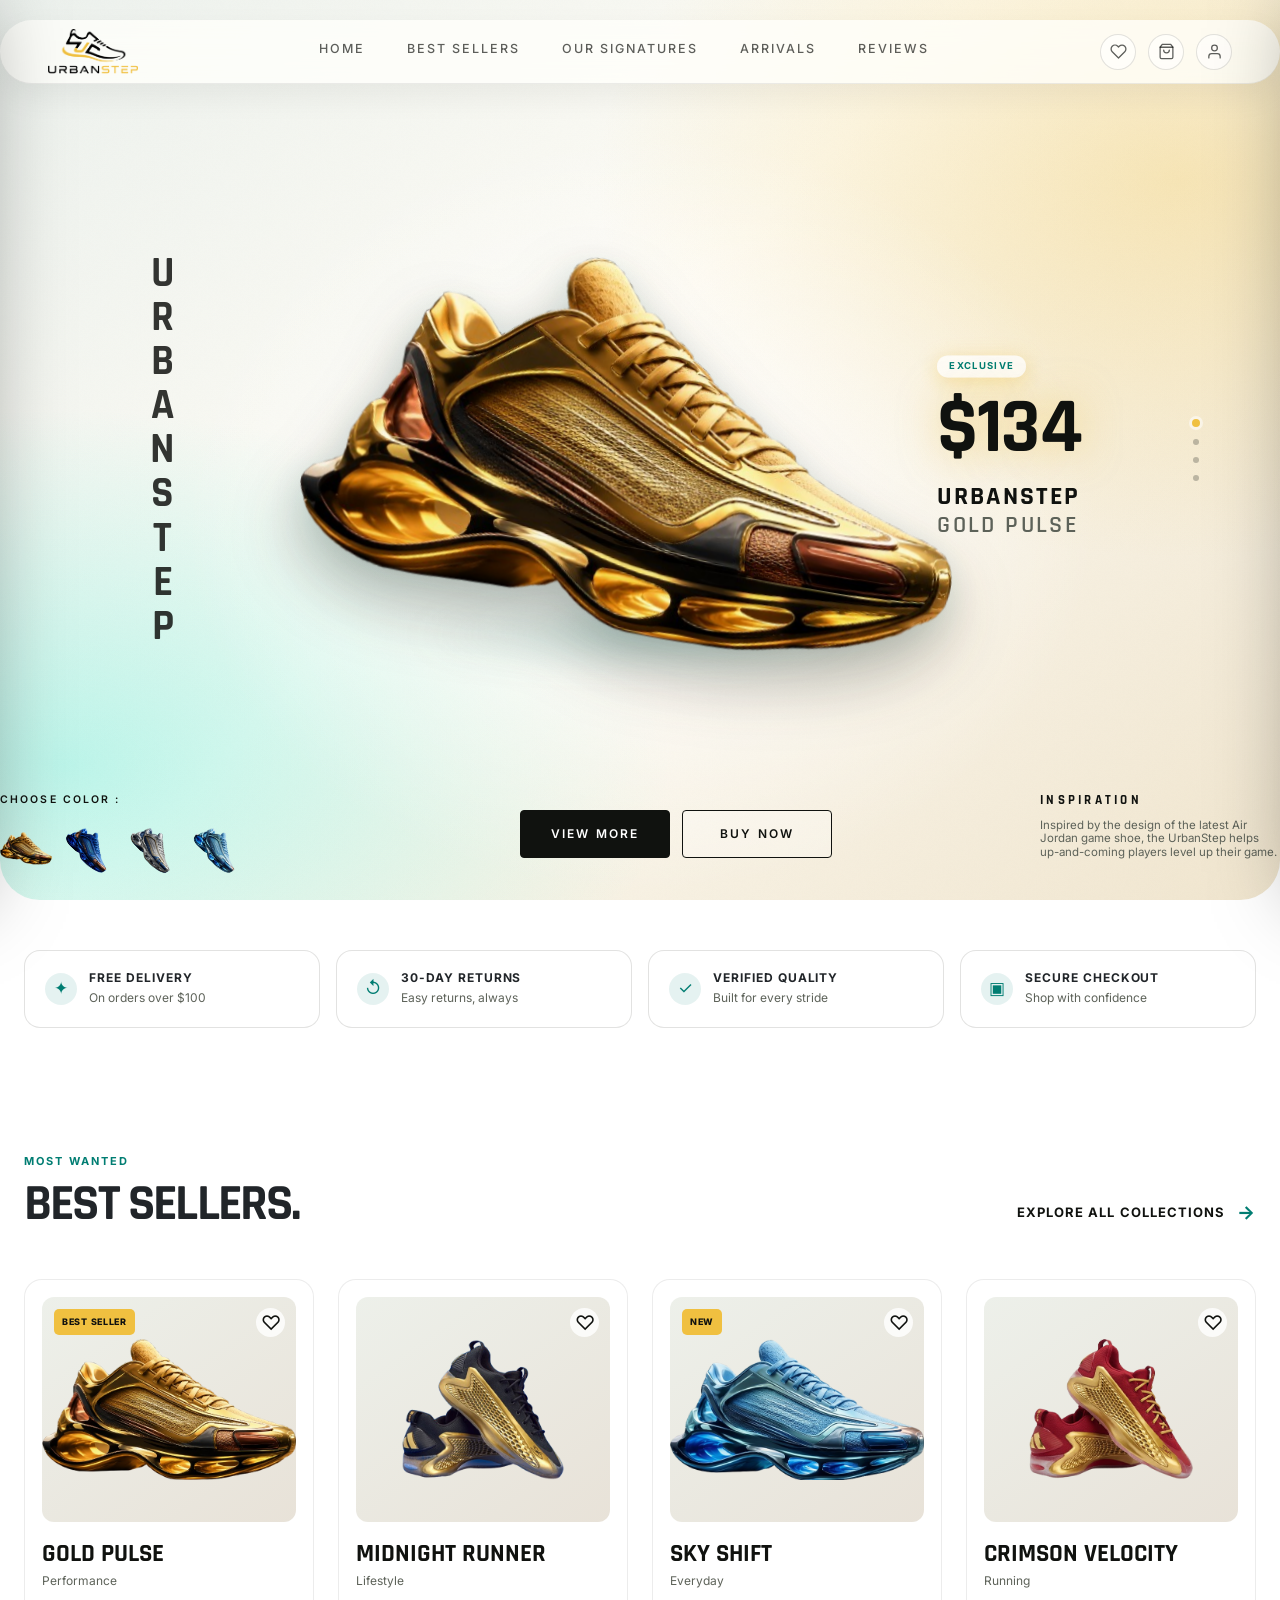
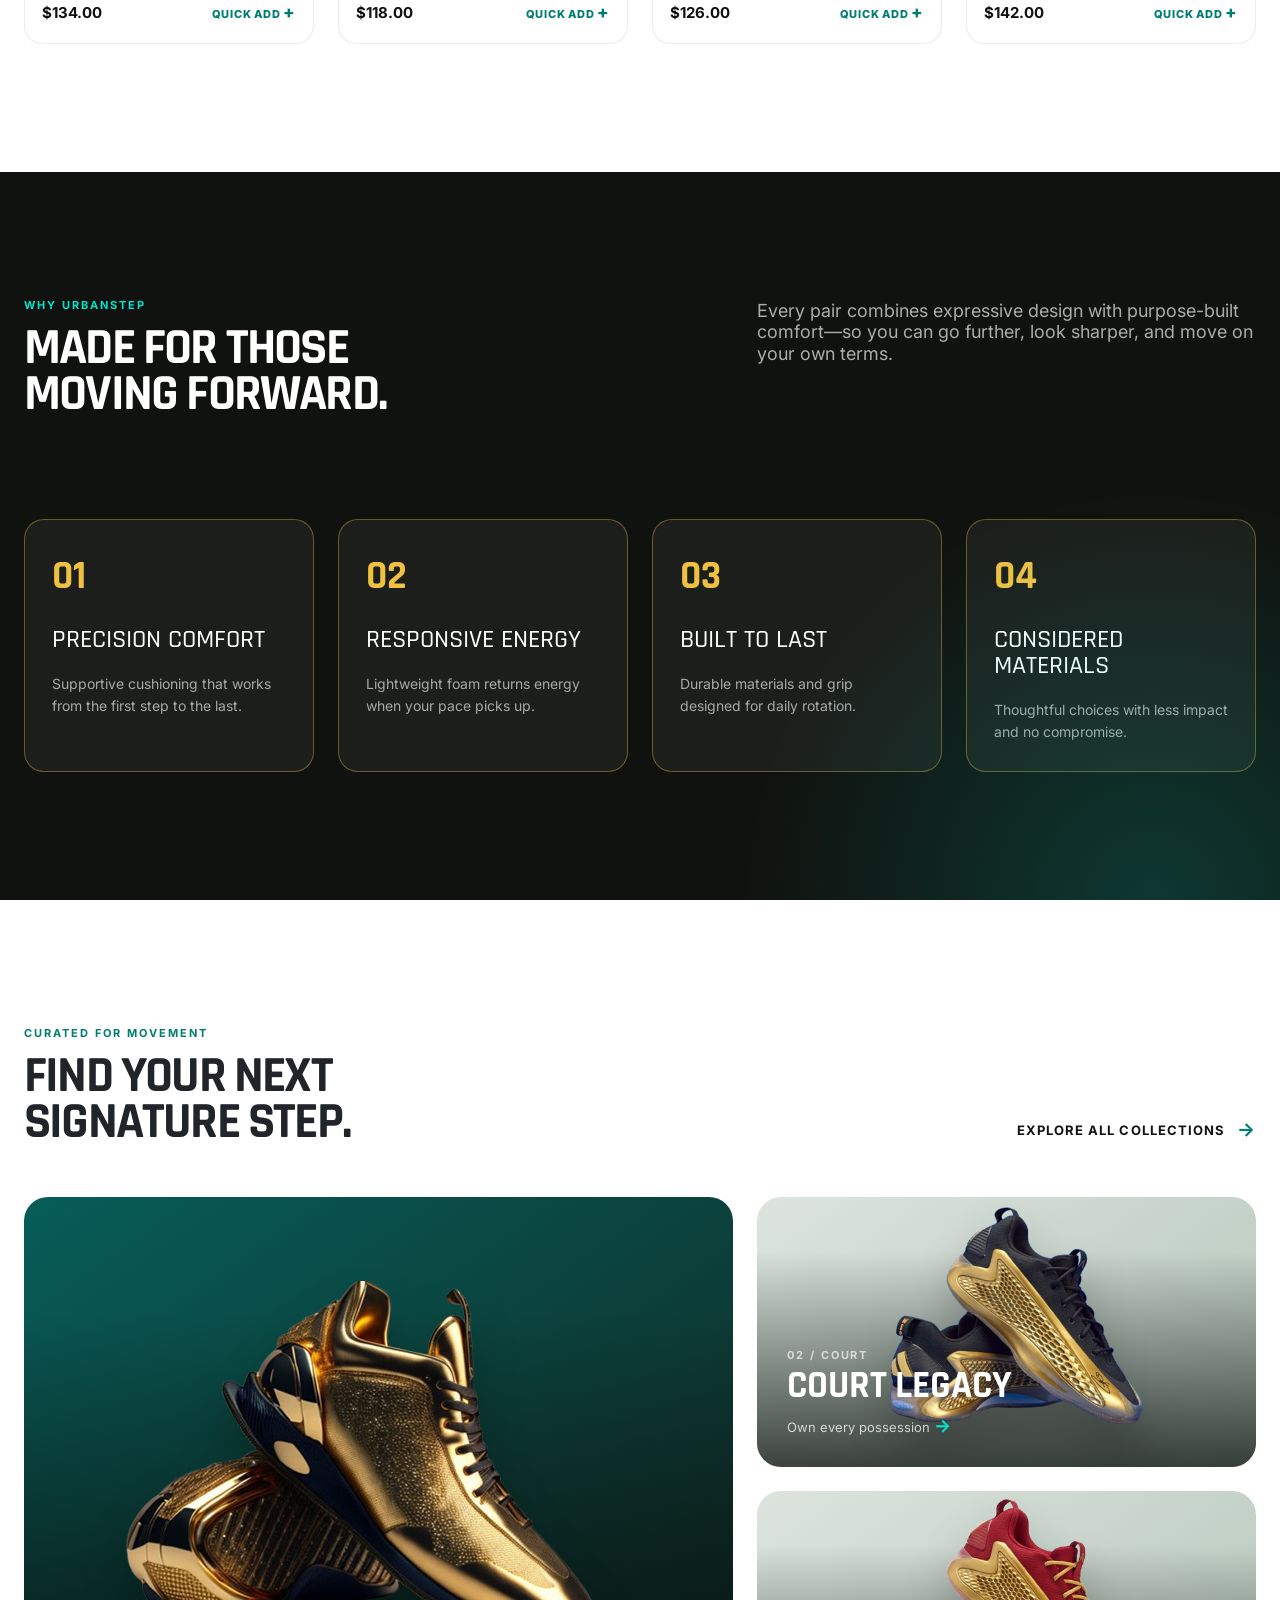
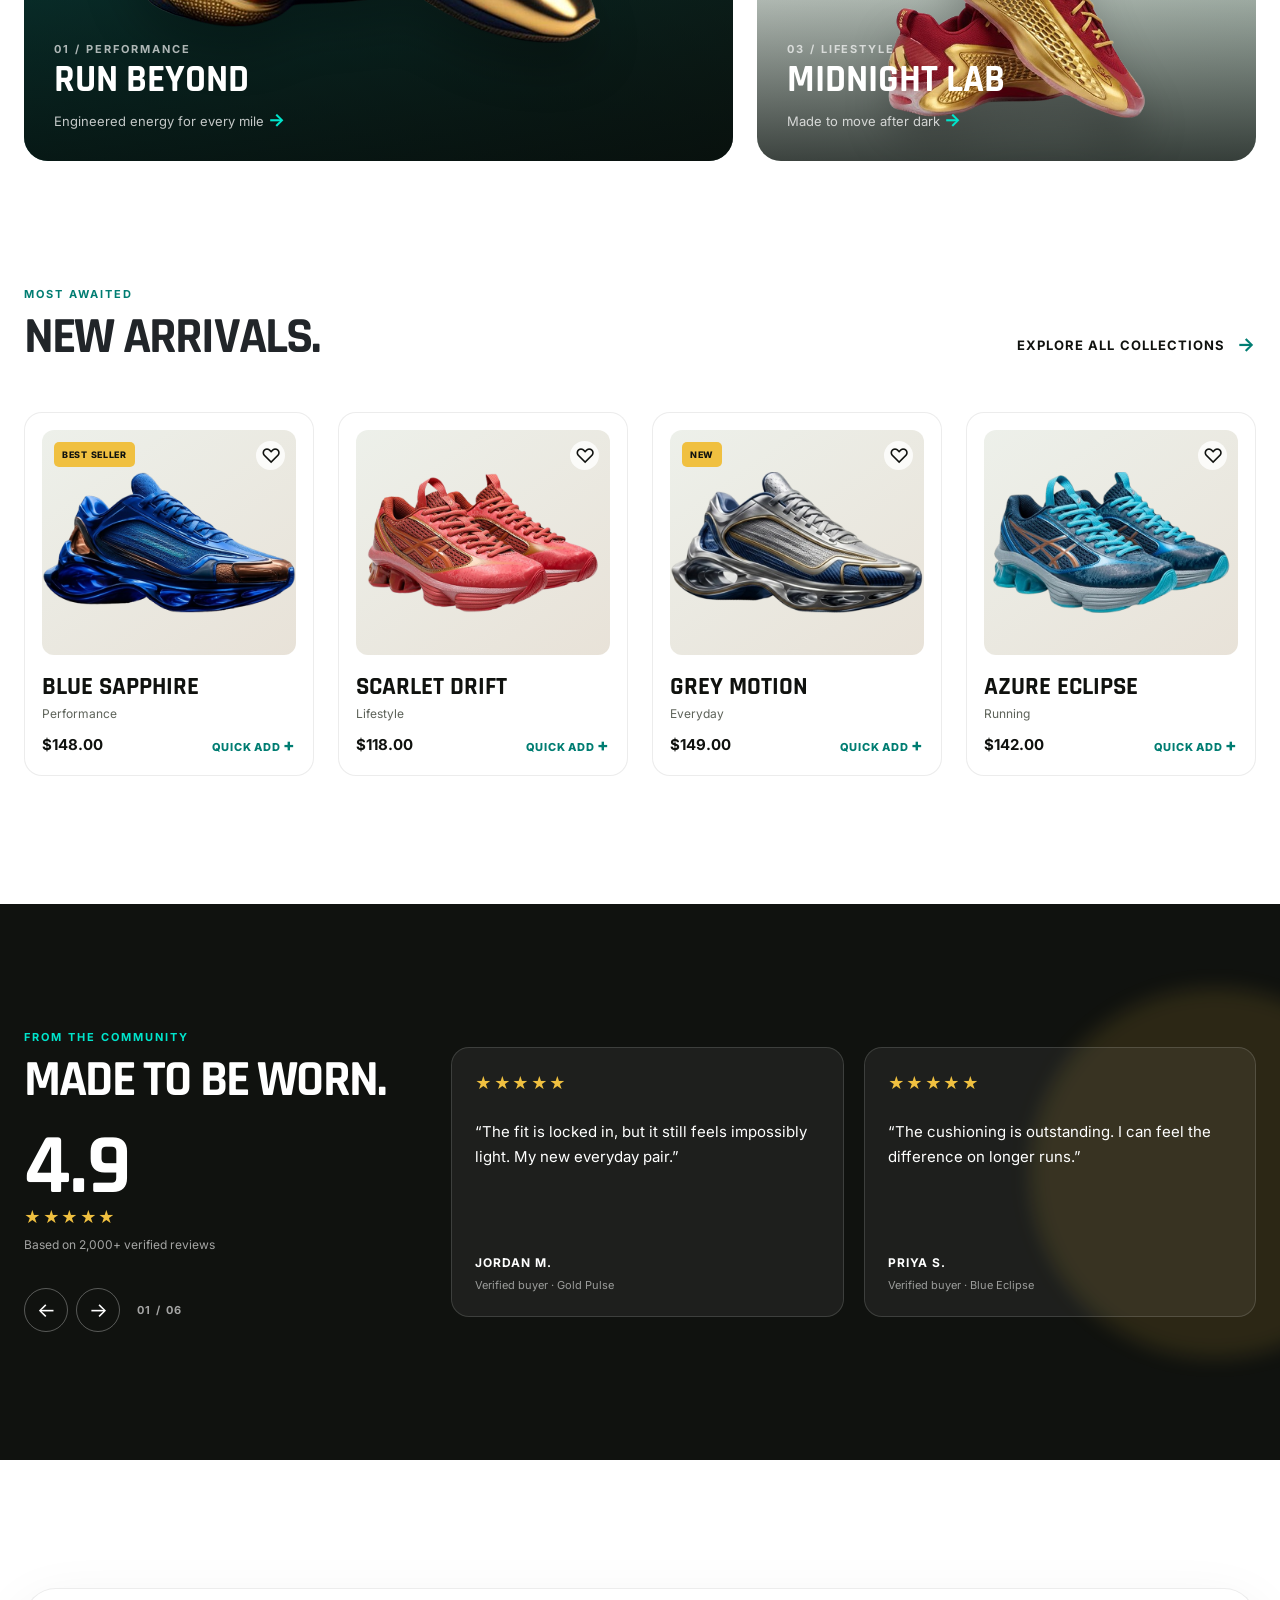
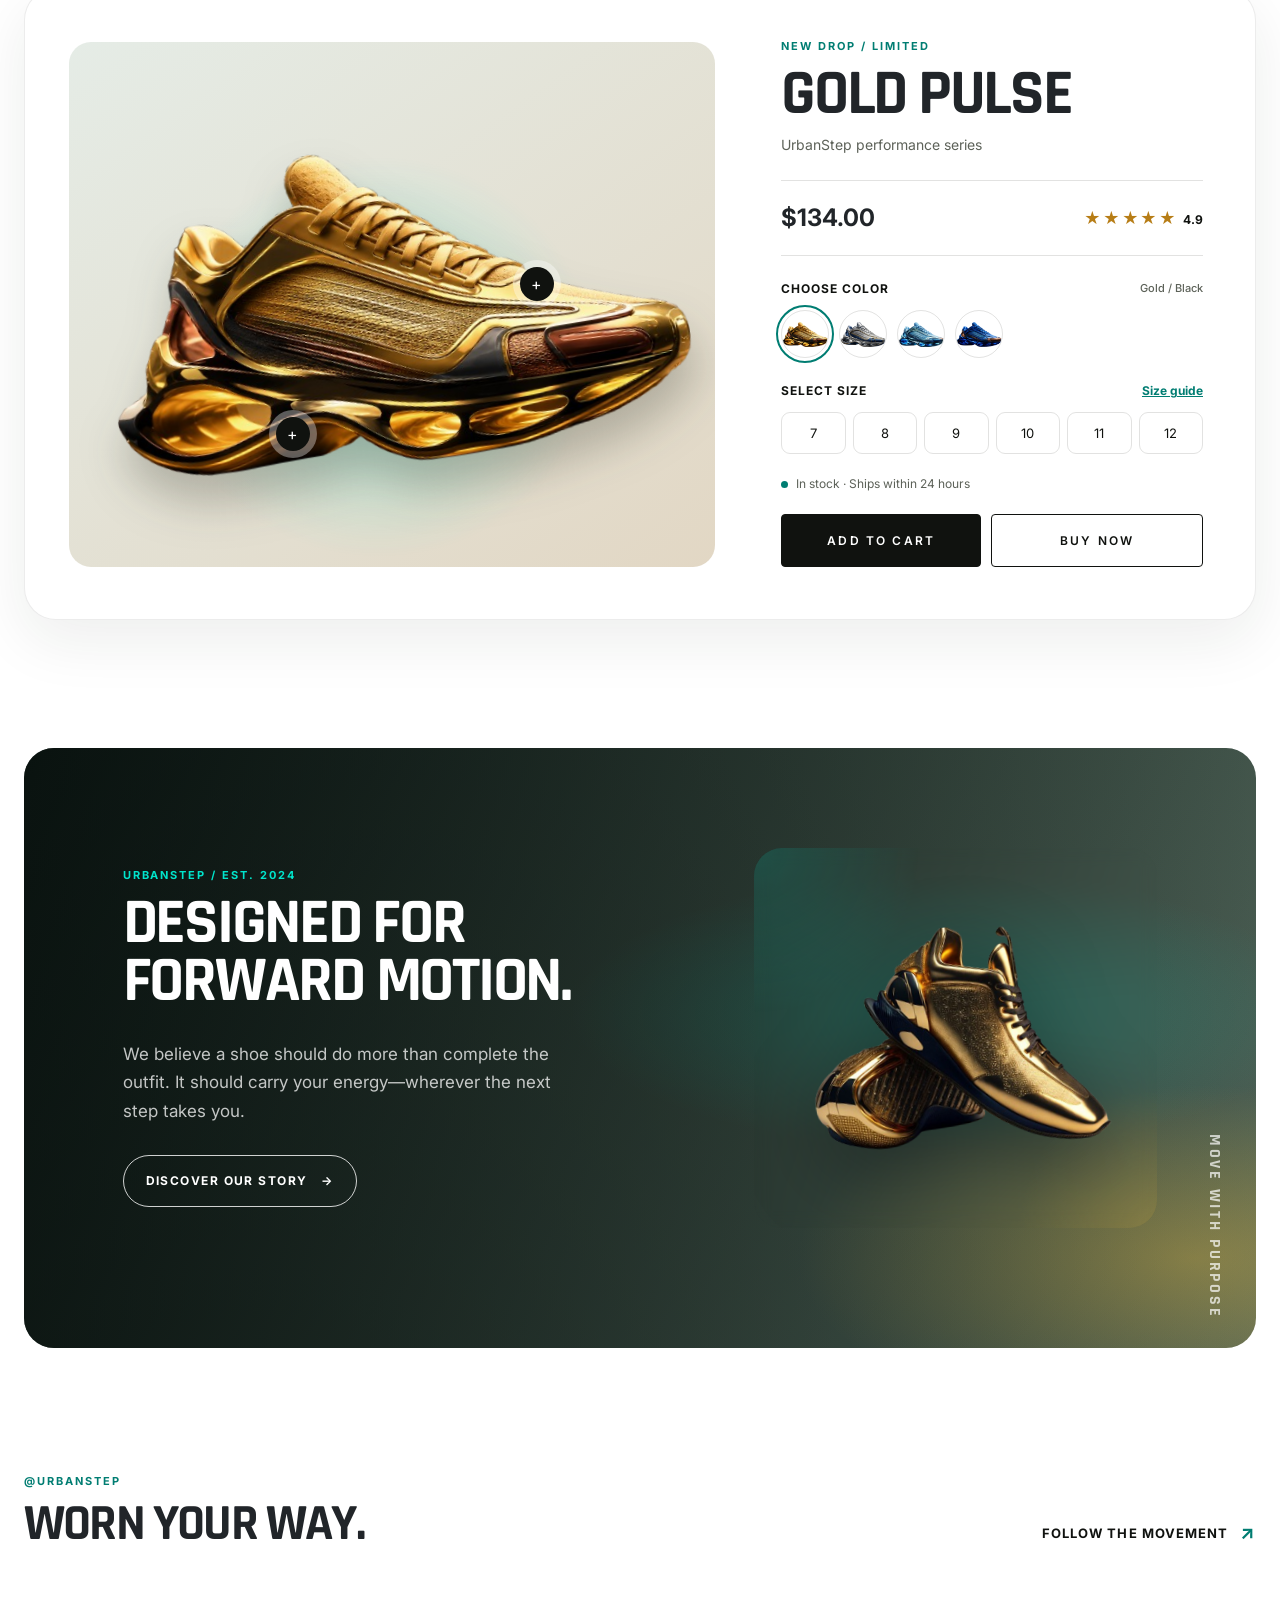
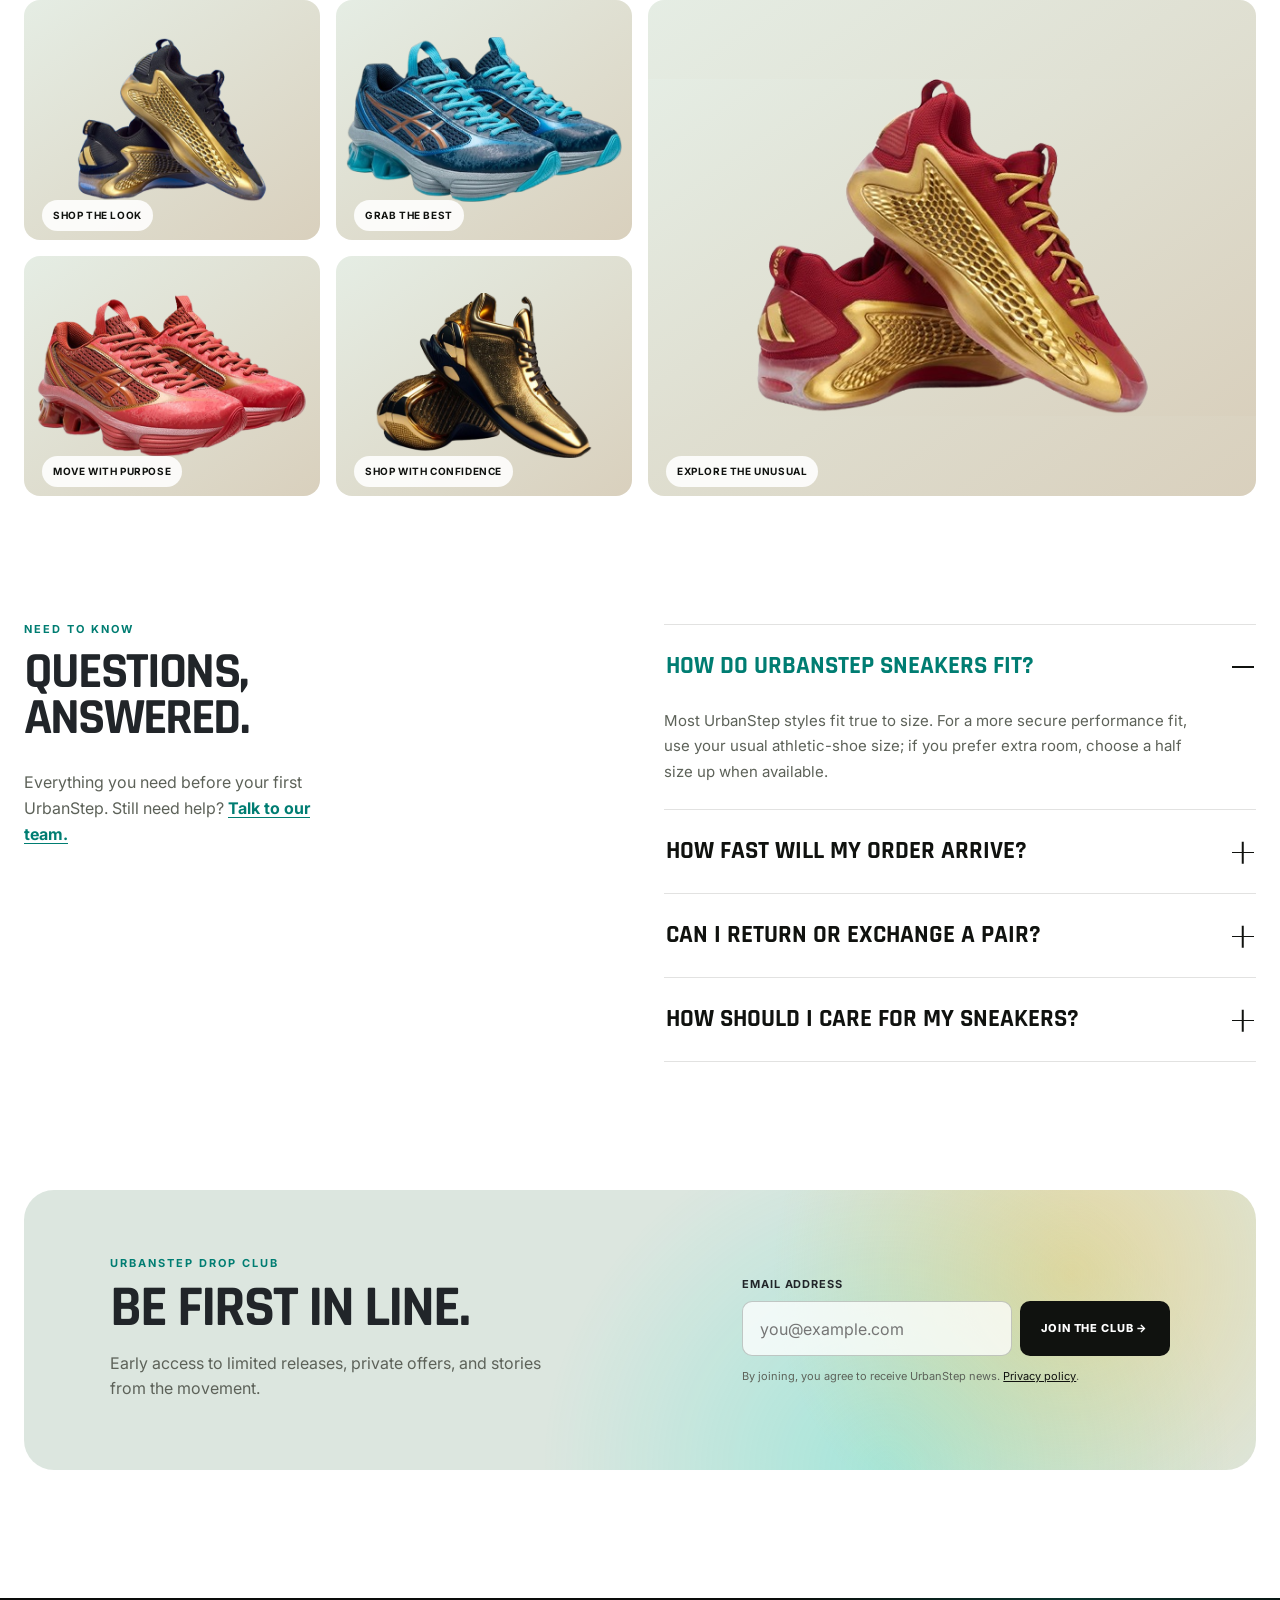
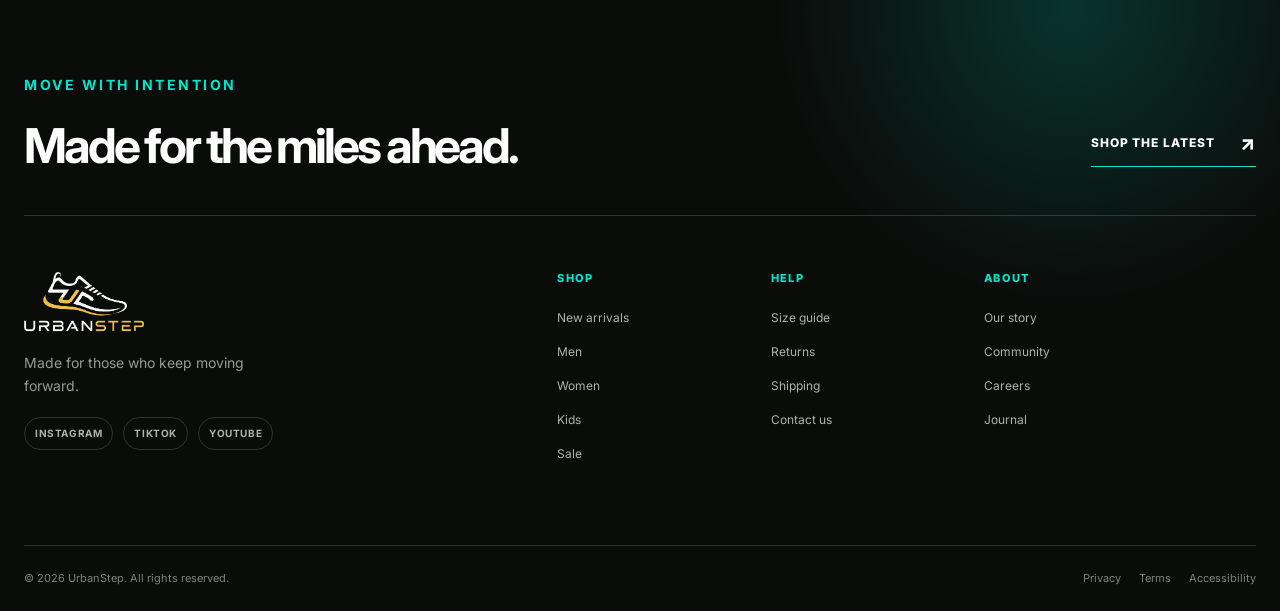
==== commit 2d68606b: "Initial Commit" ====
--- a/index.html
+++ b/index.html
@@ -145,9 +145,9 @@
 
         <!-- CTA Buttons -->
         <div class="cta-buttons" id="cta-buttons">
-          <button class="btn-add-cart" id="btn-add-to-cart" aria-label="Add UrbanStep">
+          <a class="btn_add_cart me-0 me-md-2 mb-1 mb-md-0 d-block d-md-inline-block text-center" href="#best-sellers">
             View More
-          </button>
+          </a>
           <button class="btn-buy-now mt-2 mt-md-0" id="btn-buy-now" aria-label="Buy Now">
             Buy Now
           </button>
--- a/css/main.css
+++ b/css/main.css
@@ -1811,7 +1811,26 @@
    border-color: var(--teal-deep);
    box-shadow: 0 10px 22px rgba(0, 125, 114, .22);
 }
-
+.btn_add_cart{
+      font-family: var(--font-body);
+    font-size: 12px;
+    font-weight: 600;
+    letter-spacing: 0.18em;
+    text-transform: uppercase;
+    color: rgb(255, 255, 255);
+    background: var(--ink);
+    border: 1px solid var(--ink);
+    min-width: 150px;
+    backdrop-filter: blur(4px);
+    padding: 14px 28px;
+    border-radius: 4px;
+    transition: all 0.25s var(--ease-smooth);
+}
+.btn_add_cart:hover {
+    box-shadow: rgba(0, 125, 114, 0.22) 0px 10px 22px;
+    background: var(--teal-deep);
+    border-color: var(--teal-deep);
+}
 .btn-buy-now {
    color: var(--ink);
    border-color: var(--ink);
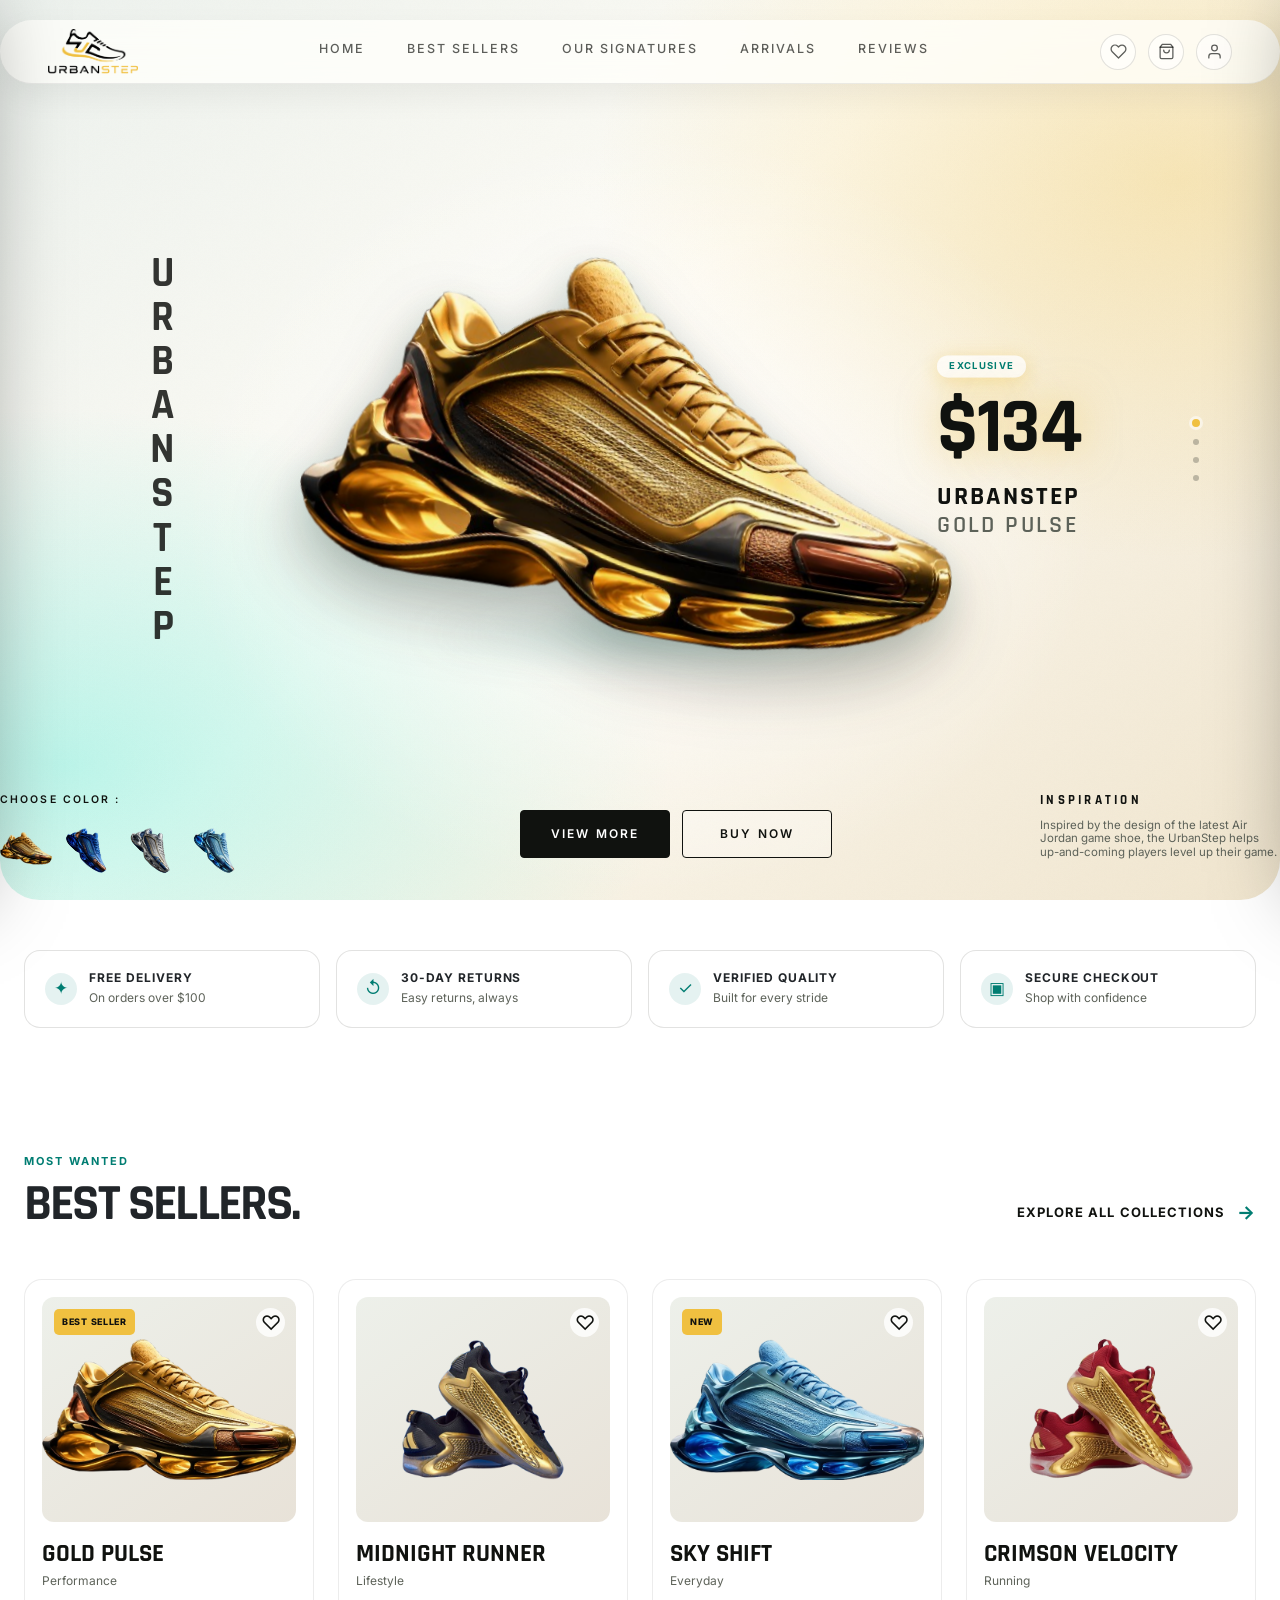
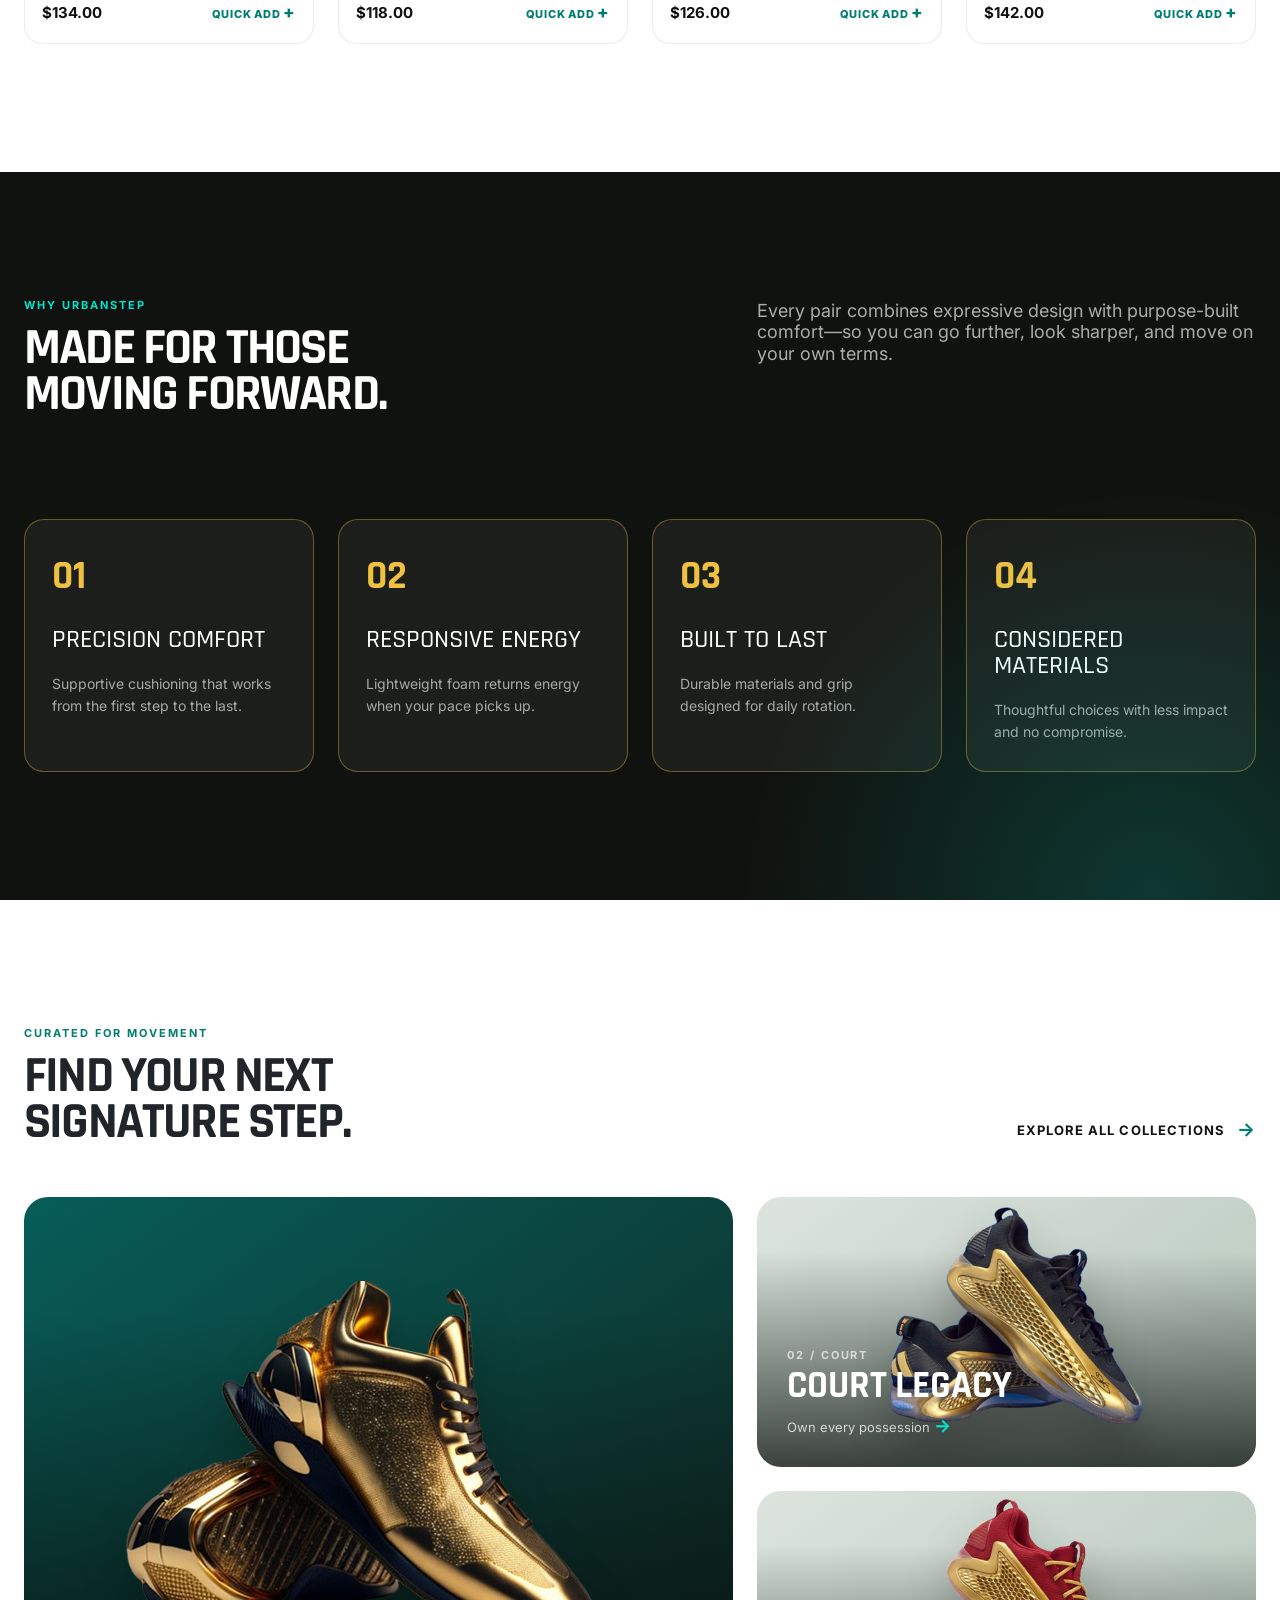
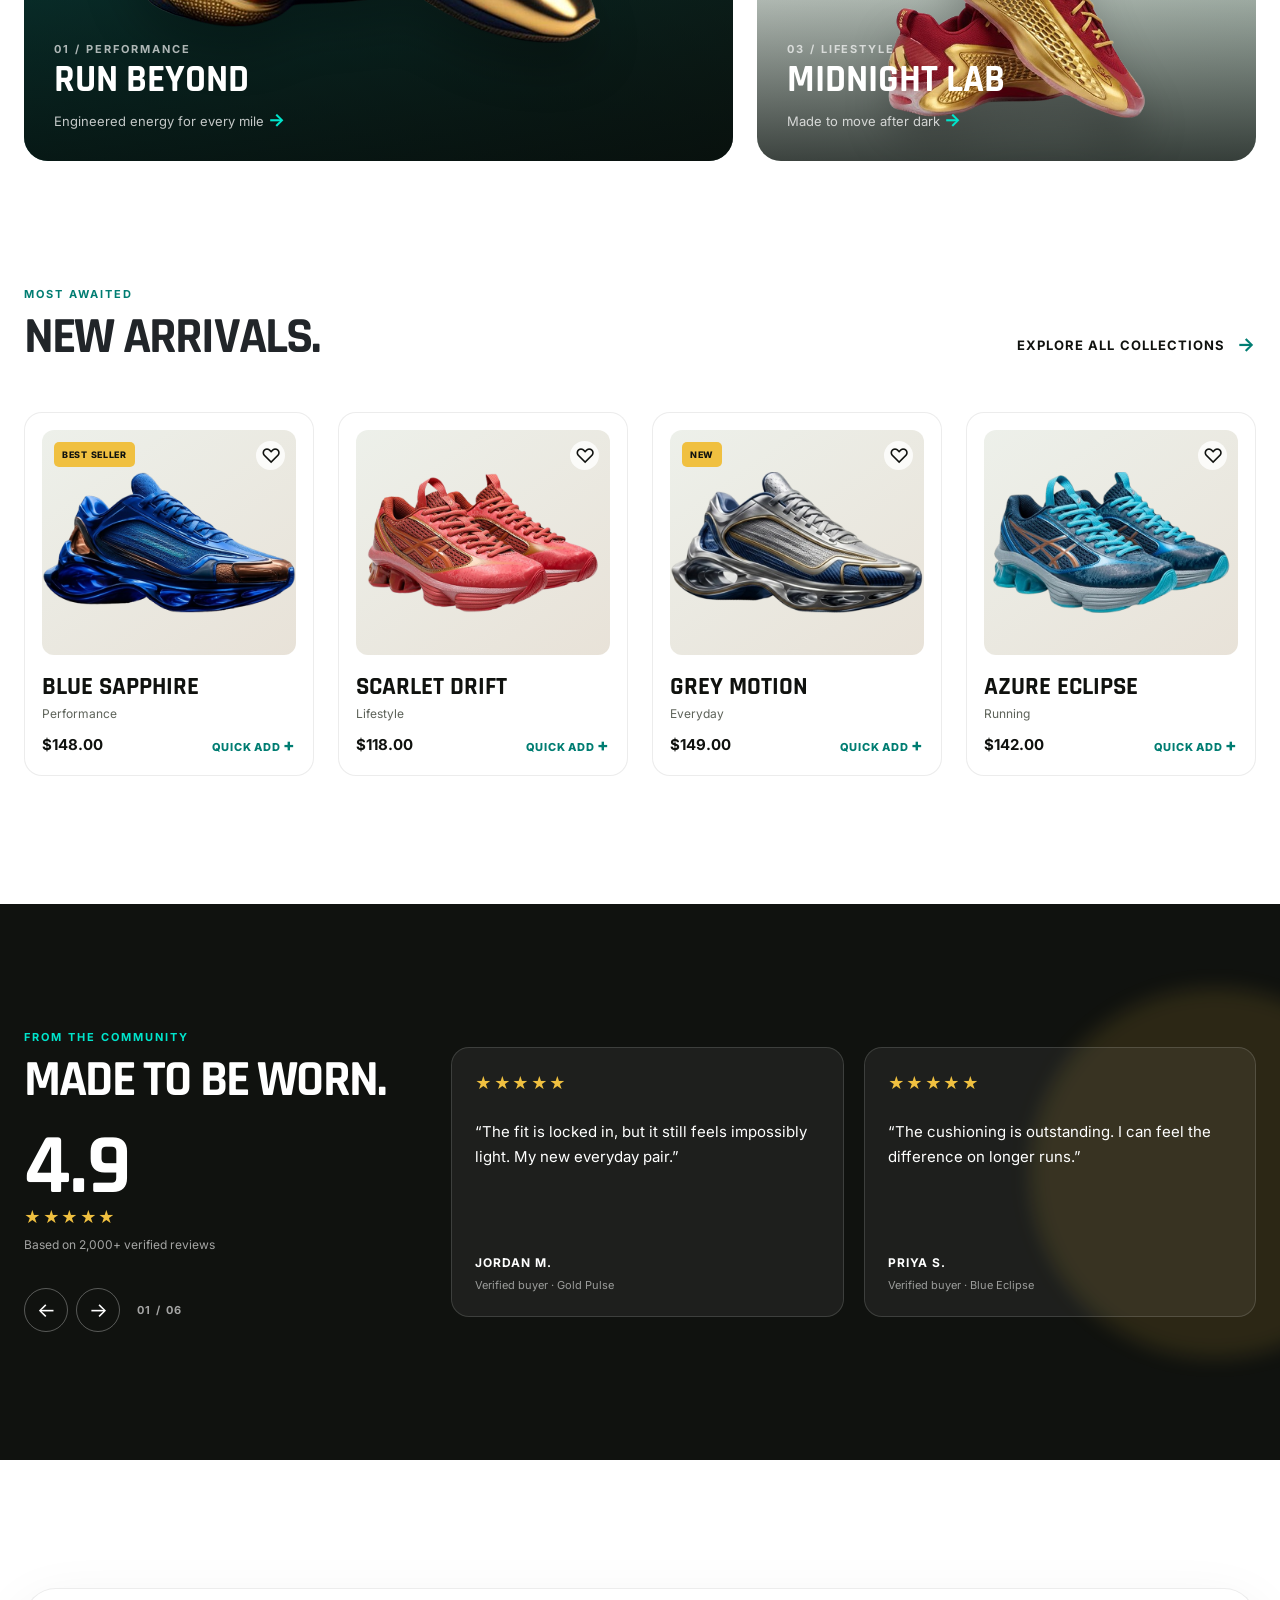
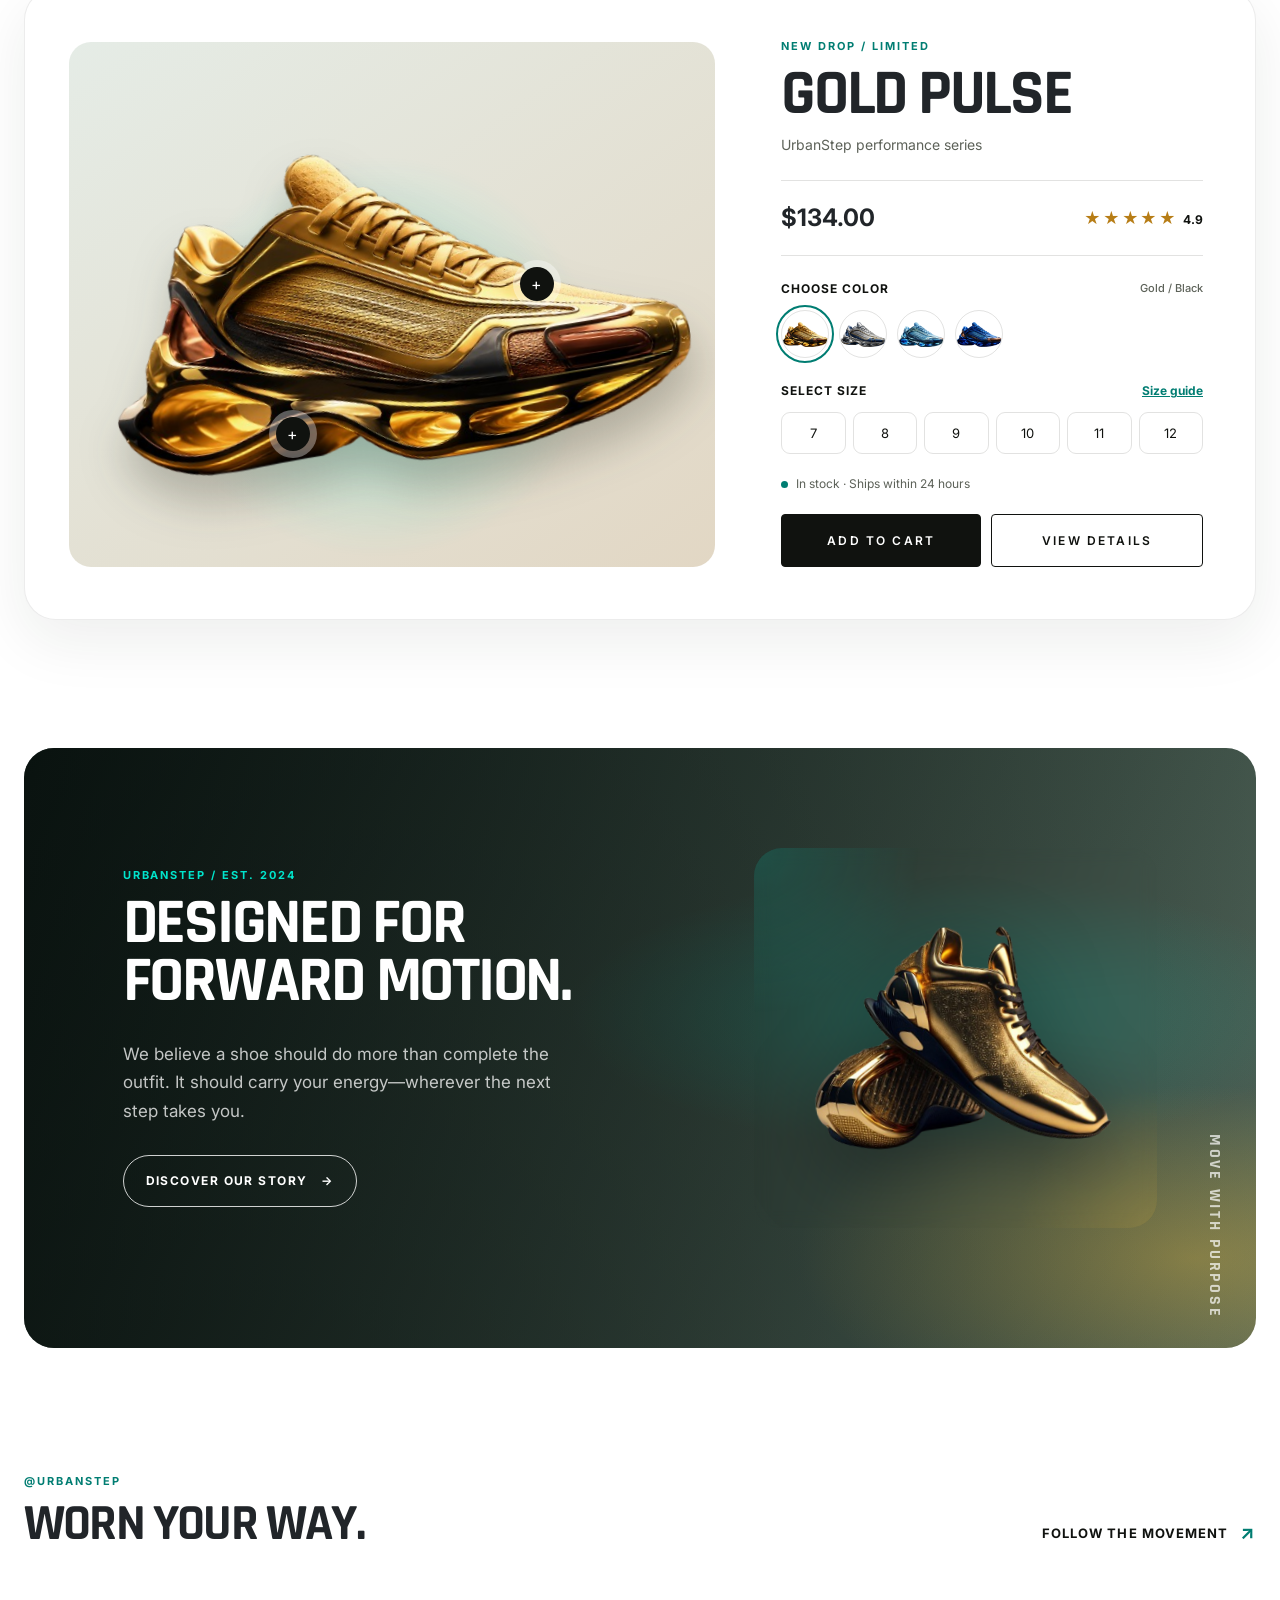
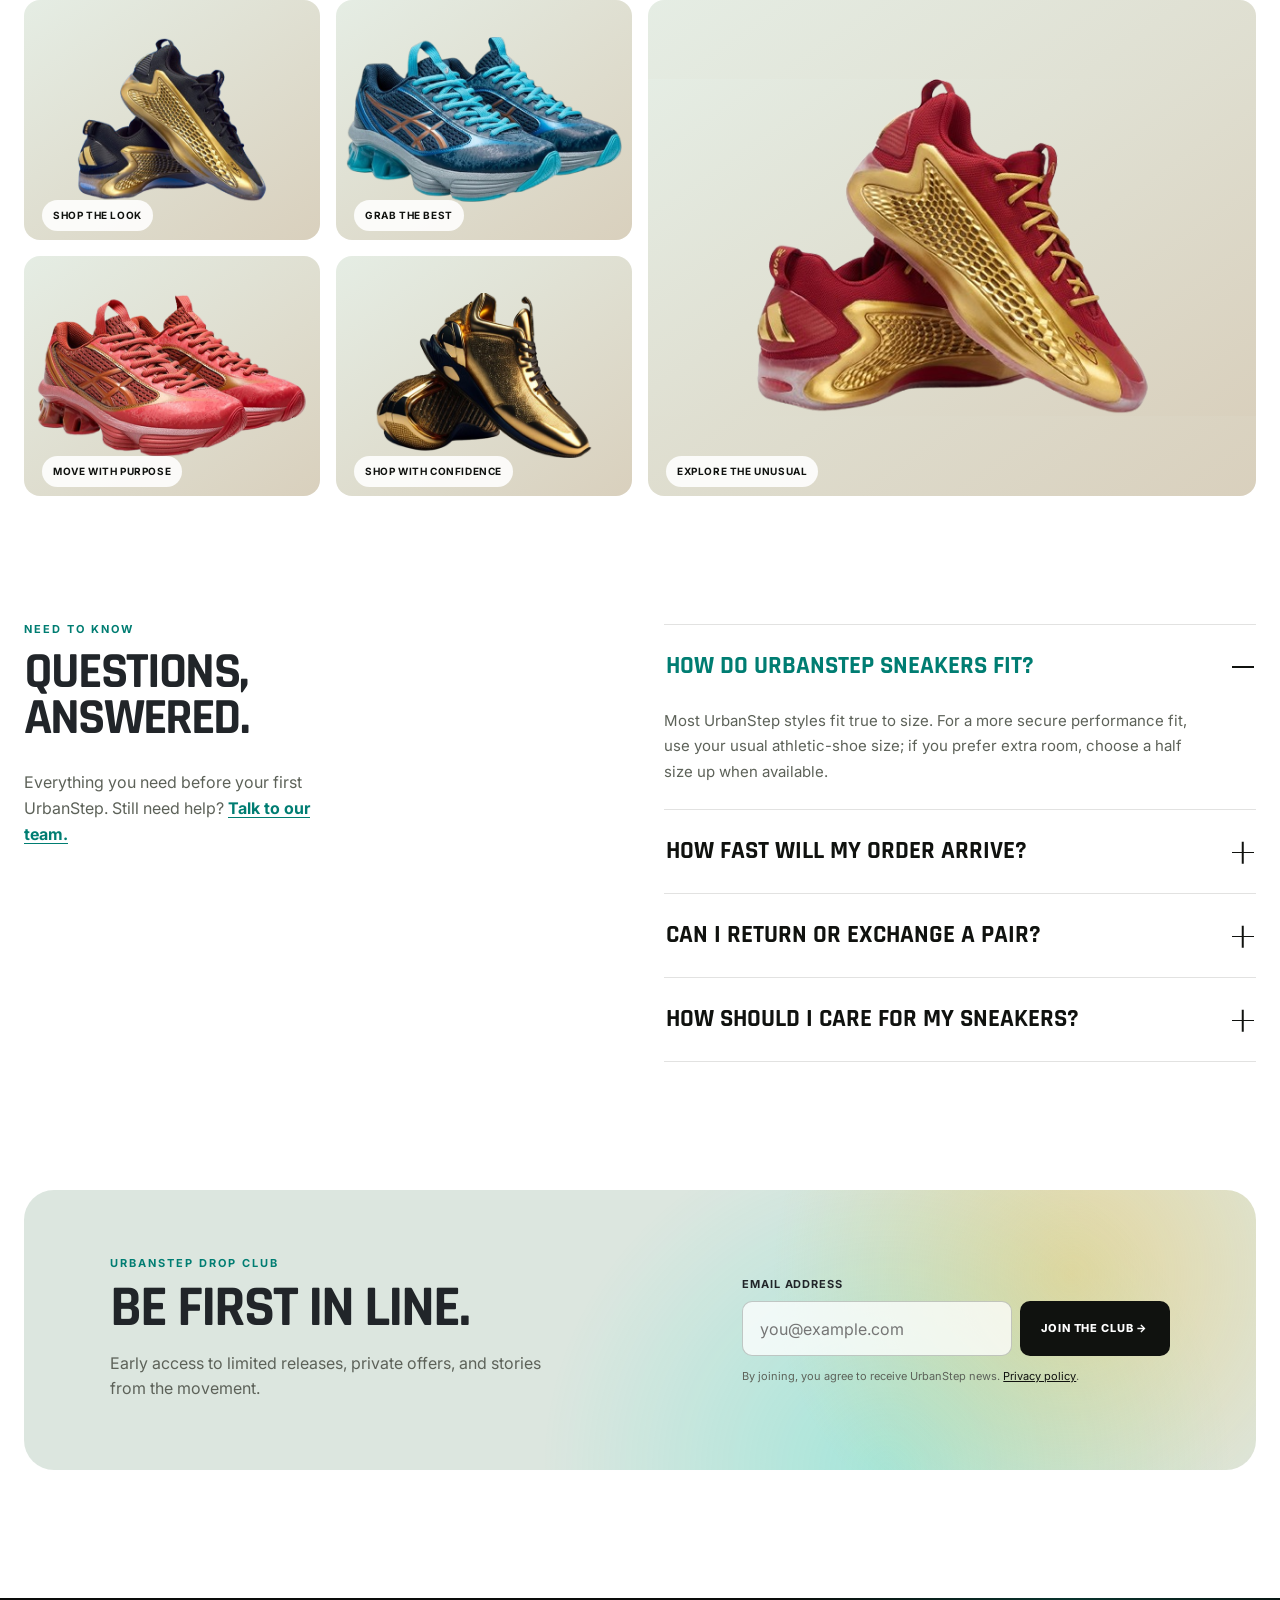
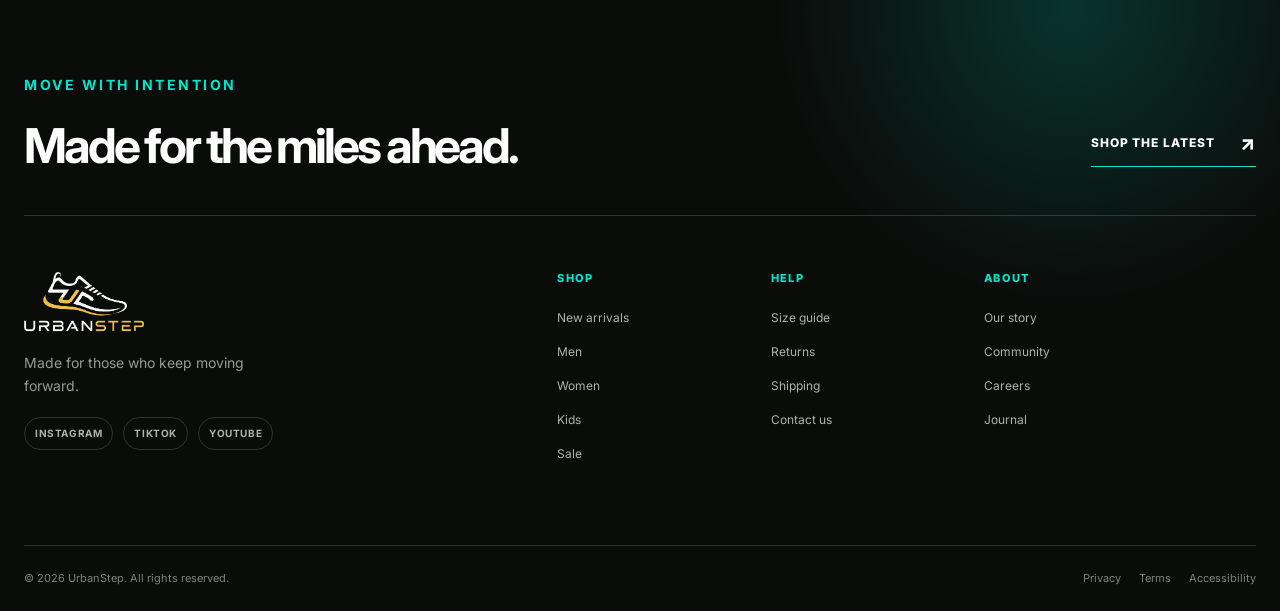
==== commit 806236c4: "Initial Commit" ====
--- a/index.html
+++ b/index.html
@@ -562,7 +562,7 @@
                   </fieldset>
                   <p class="stock-status"><span aria-hidden="true"></span> In stock · Ships within 24 hours</p>
                   <div class="product-feature__actions"><button class="btn-add-cart" type="button">Add to
-                      cart</button><a class="btn-buy-now" href="product-details.html?id=gold-pulse">Buy now</a></div>
+                      cart</button><a class="btn-buy-now" href="product-details.html?id=gold-pulse">View Details</a></div>
                 </div>
               </div>
             </div>
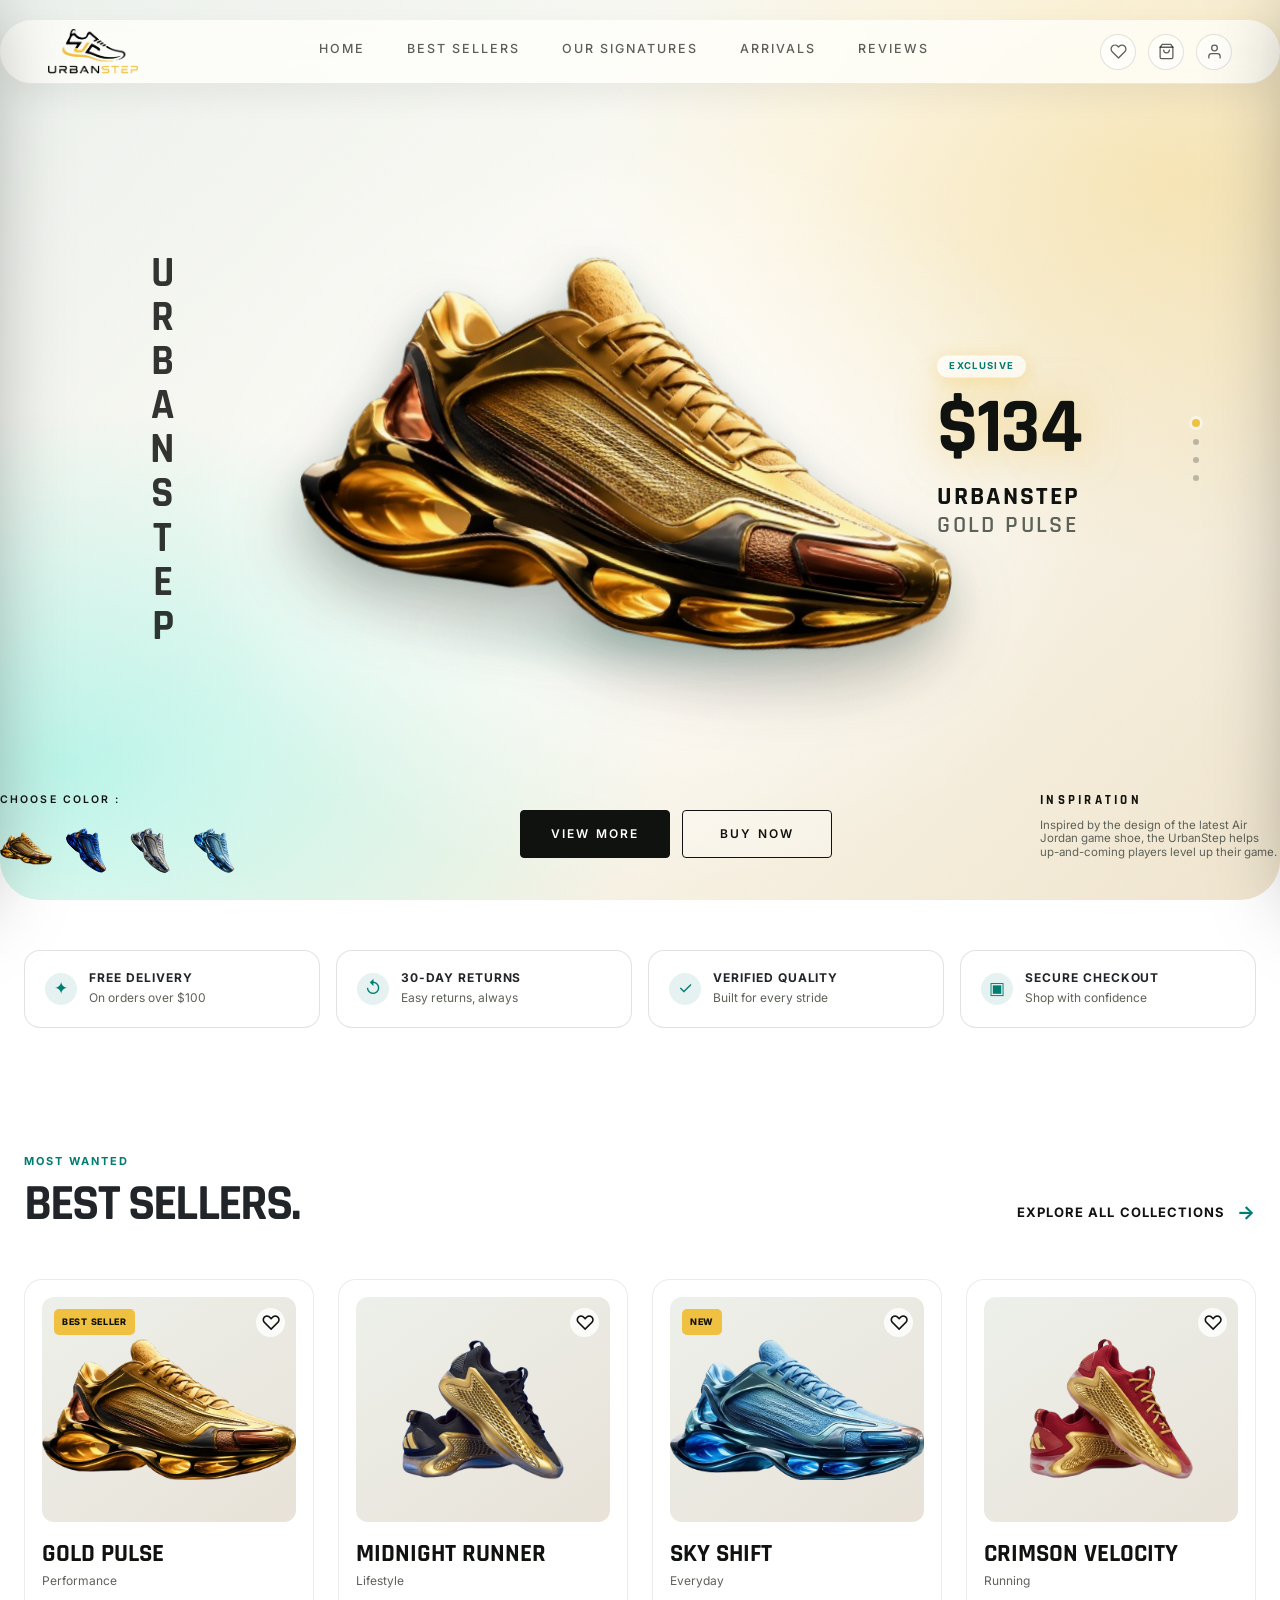
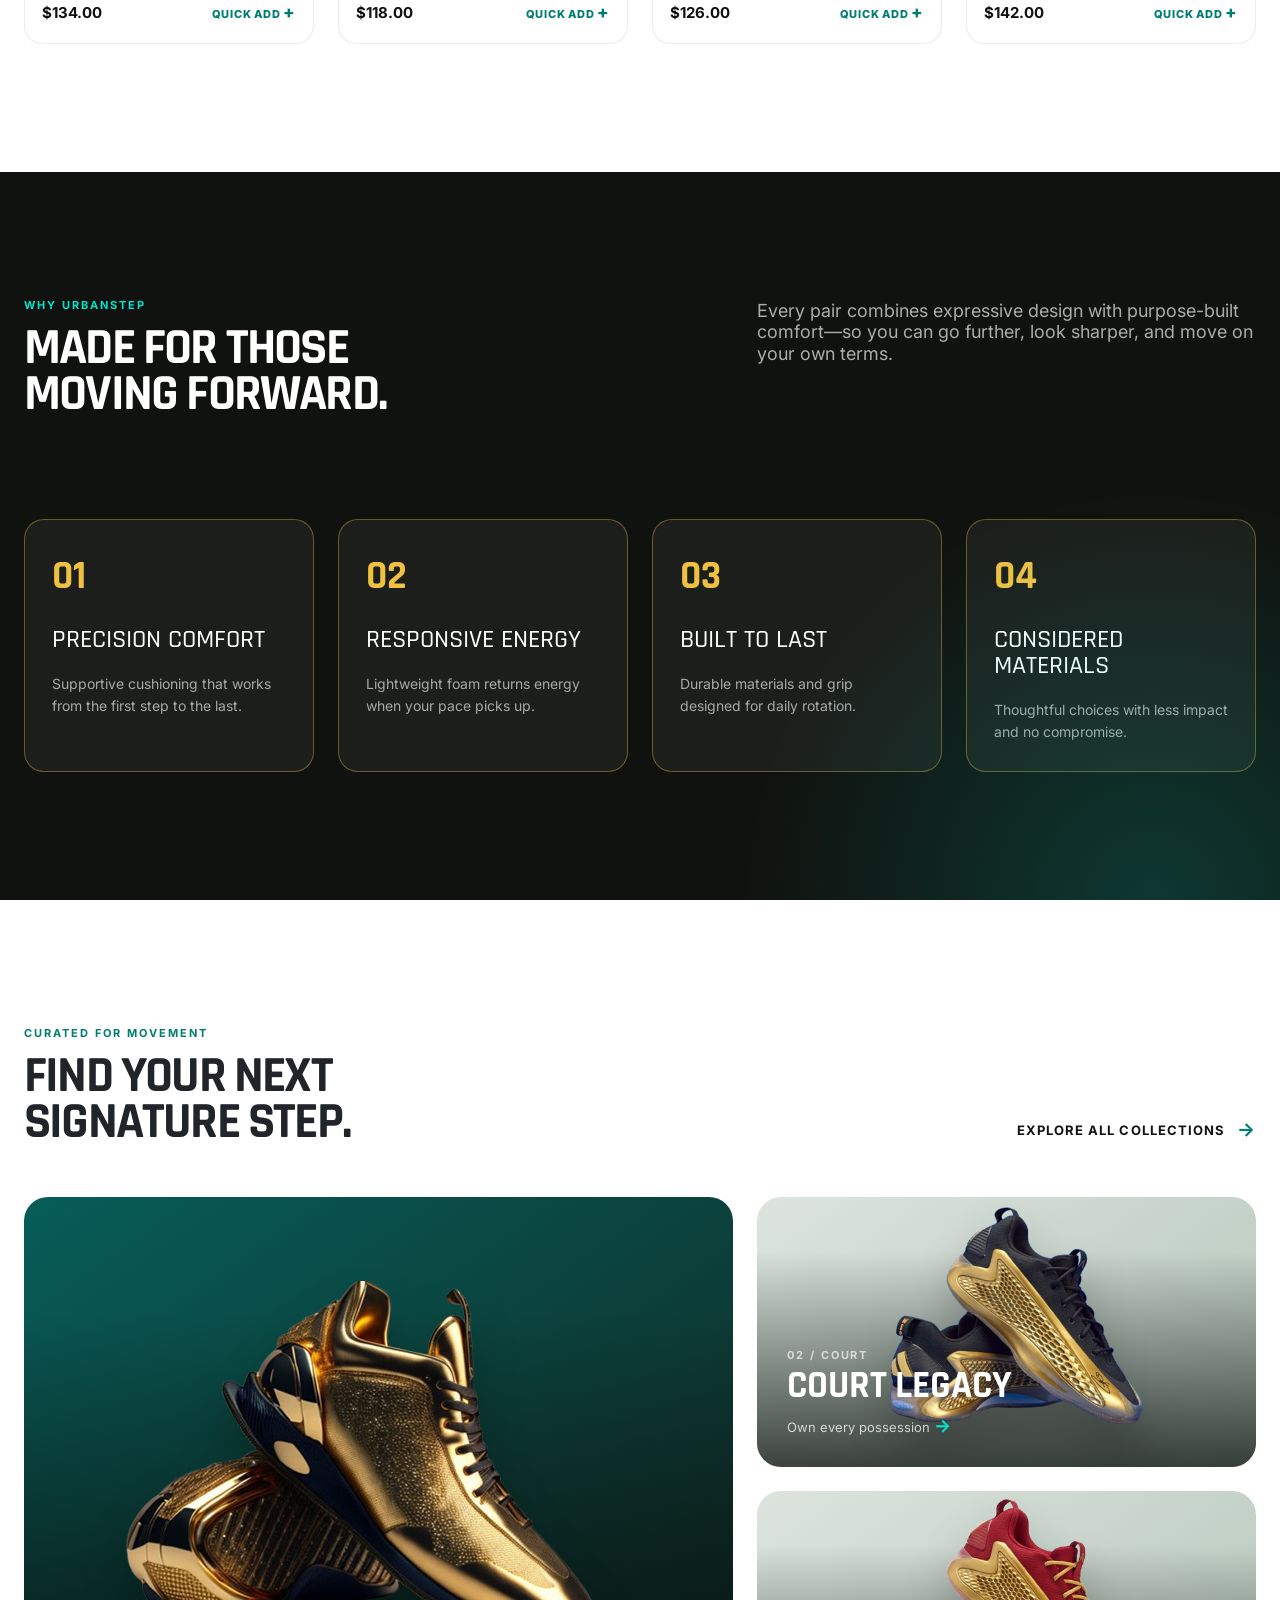
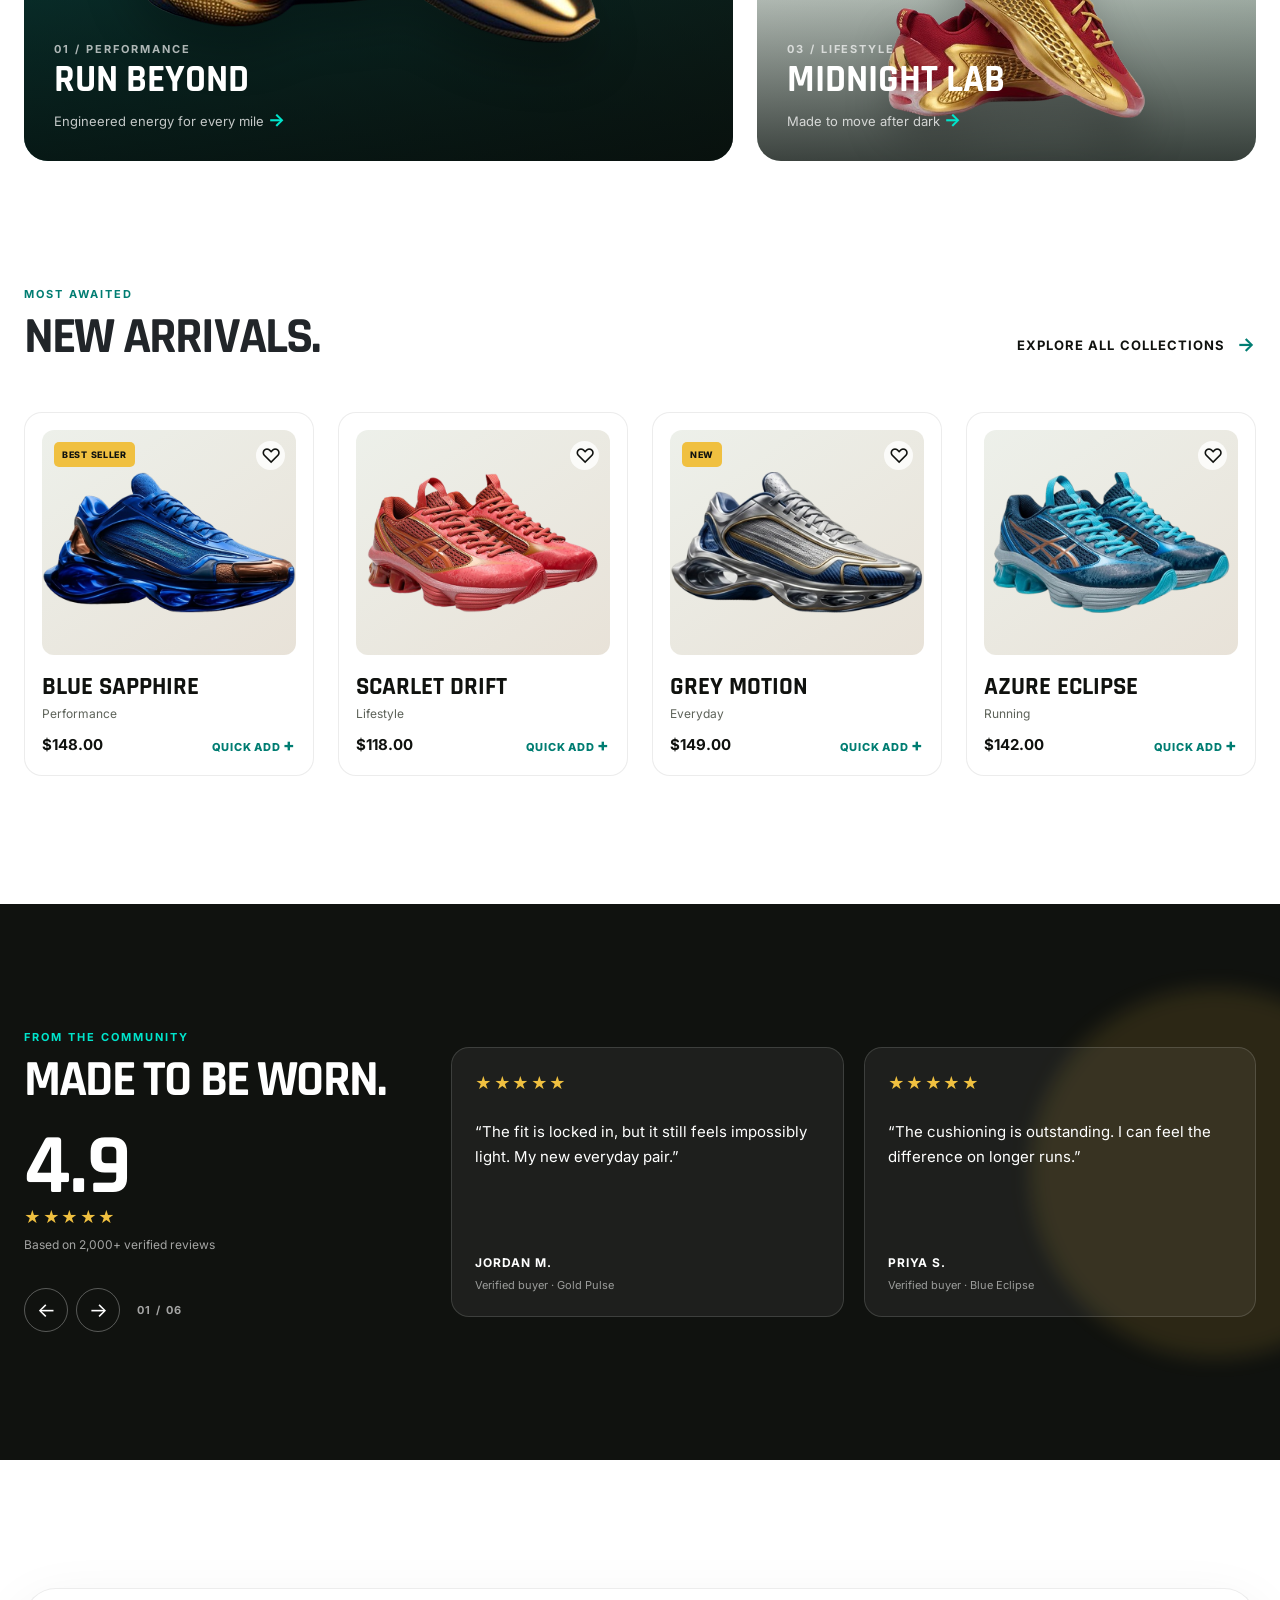
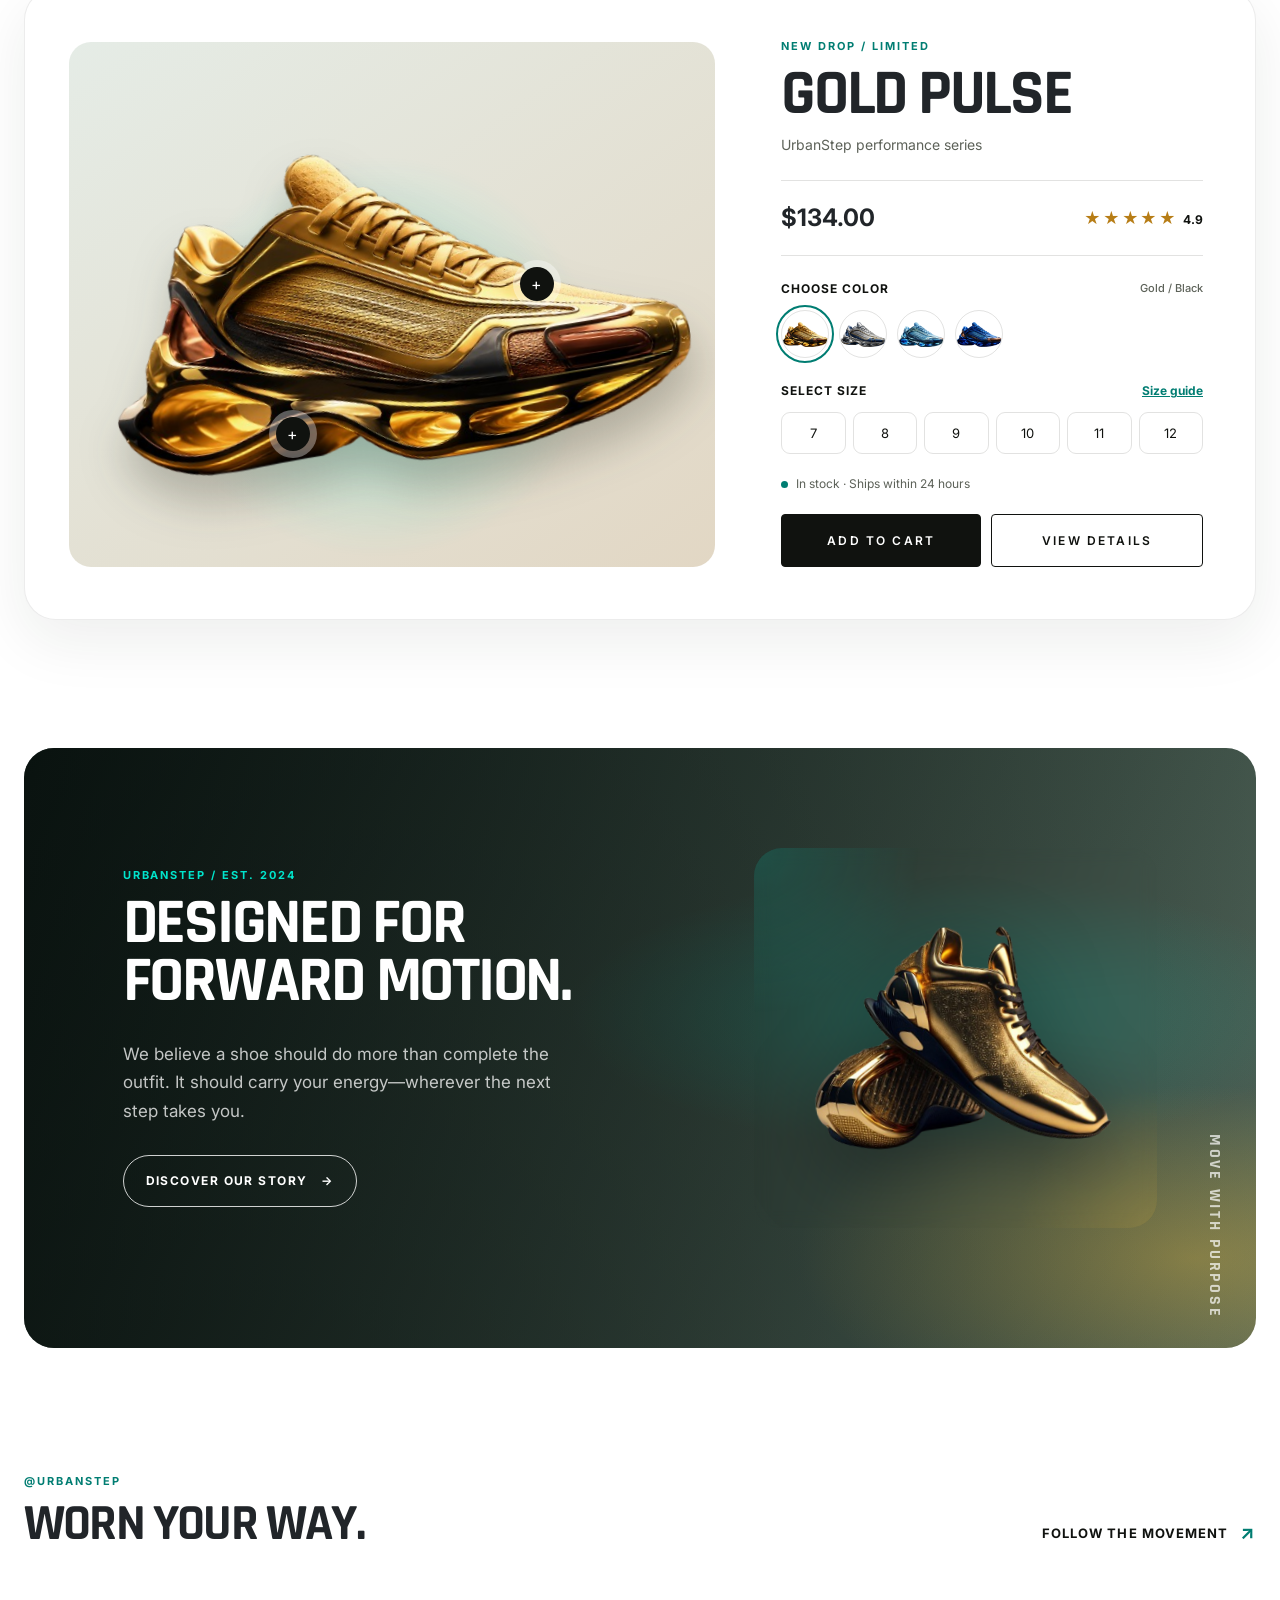
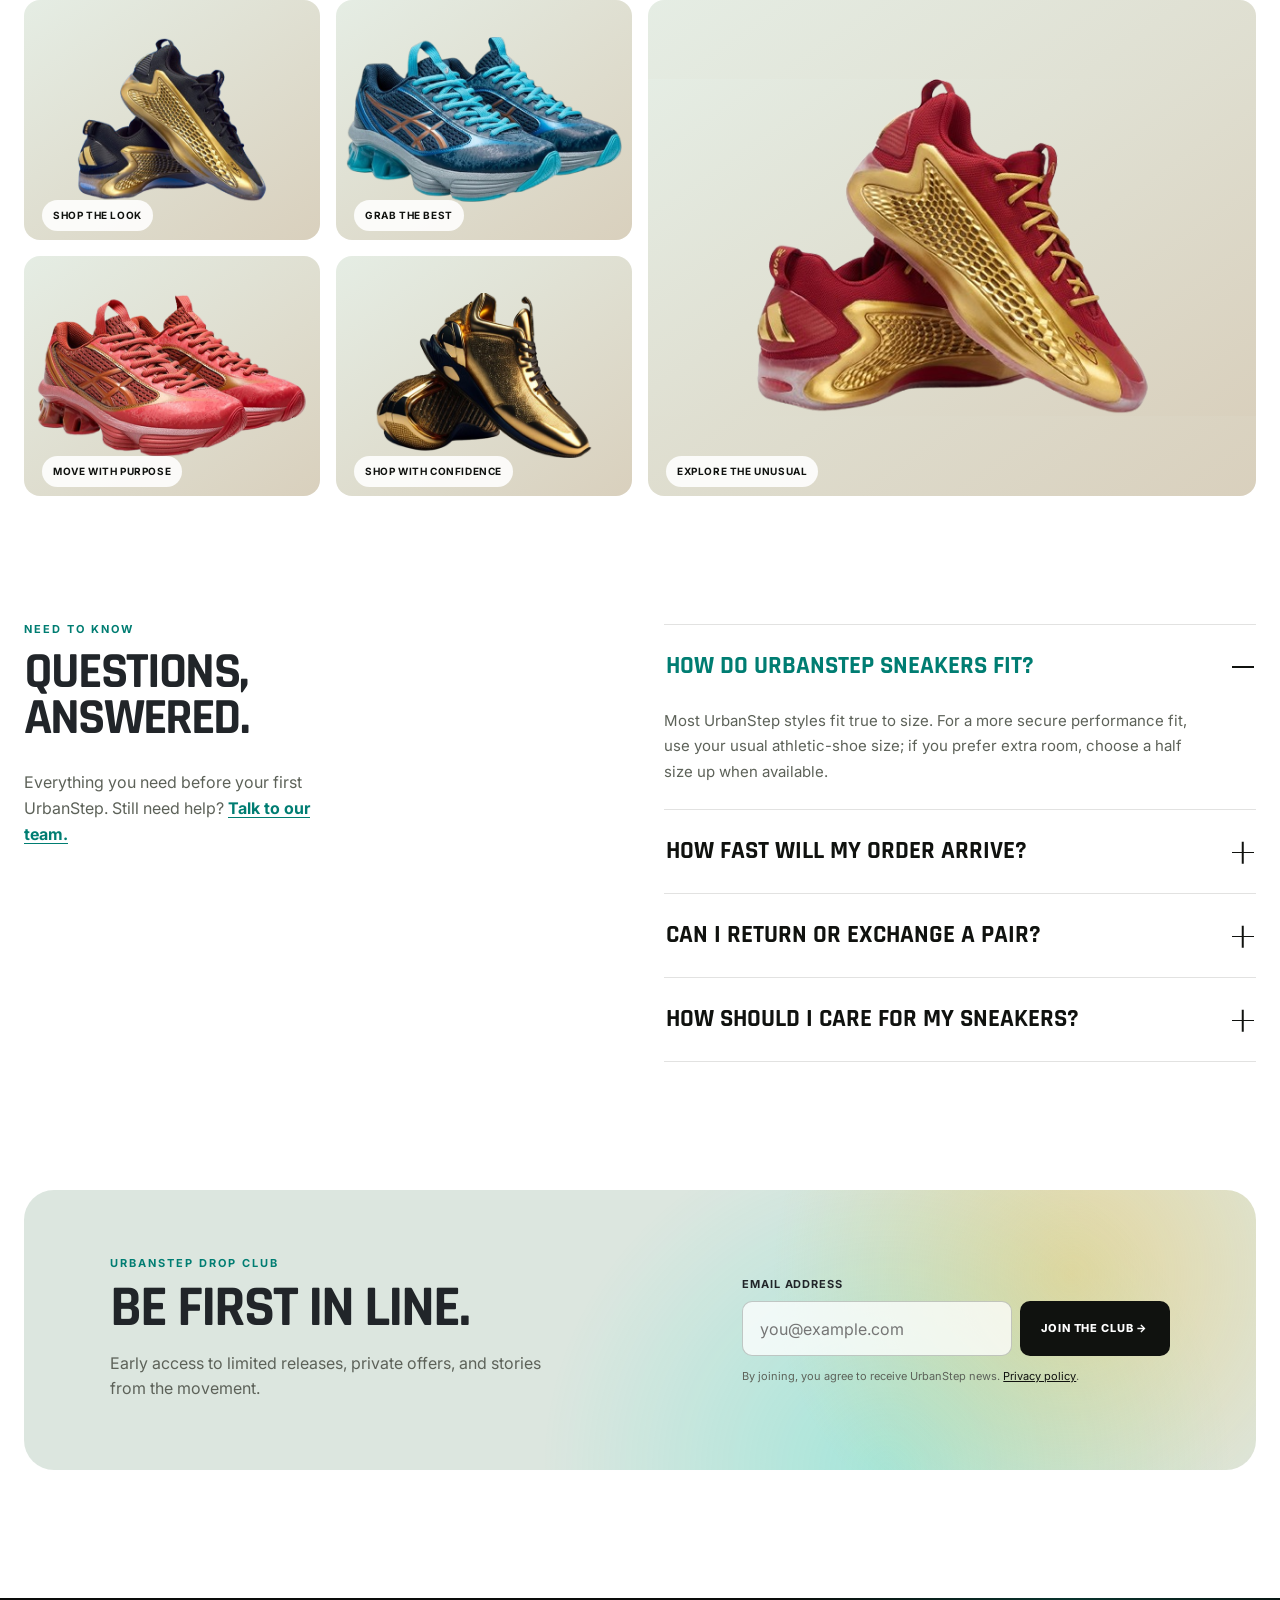
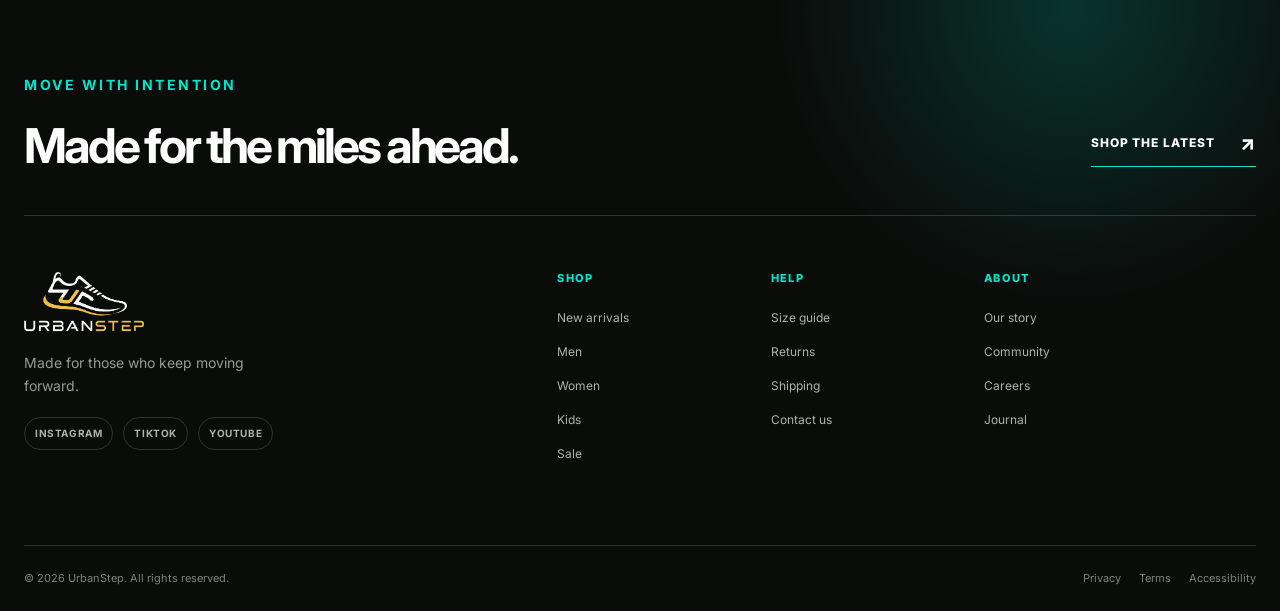
==== commit 031f0668: "Initial Commit" ====
--- a/index.html
+++ b/index.html
@@ -528,14 +528,14 @@
           <div class="product-feature__panel">
             <div class="row align-items-center g-5">
               <div class="col-lg-7">
-                <div class="product-feature__media"><img src="images/gold_shoe.png"
+                <a href="product-details.html?id=gold-pulse" class="product-feature__media"><img src="images/gold_shoe.png"
                     alt="UrbanStep Gold Pulse sneaker in gold colorway"><button
                     class="product-hotspot product-hotspot--heel" type="button"
                     aria-label="Heel cushioning detail" aria-describedby="heel-feature"><span aria-hidden="true">+</span><span class="product-hotspot__detail"
                       id="heel-feature" role="tooltip">Heel cushioning<br><small>Impact-absorbing foam</small></span></button><button
                     class="product-hotspot product-hotspot--sole" type="button"
                     aria-label="Outsole grip detail" aria-describedby="sole-feature"><span aria-hidden="true">+</span><span class="product-hotspot__detail"
-                      id="sole-feature" role="tooltip">Outsole grip<br><small>Durable rubber traction</small></span></button></div>
+                      id="sole-feature" role="tooltip">Outsole grip<br><small>Durable rubber traction</small></span></button></a>
               </div>
               <div class="col-lg-5">
                 <div class="product-feature__details">
